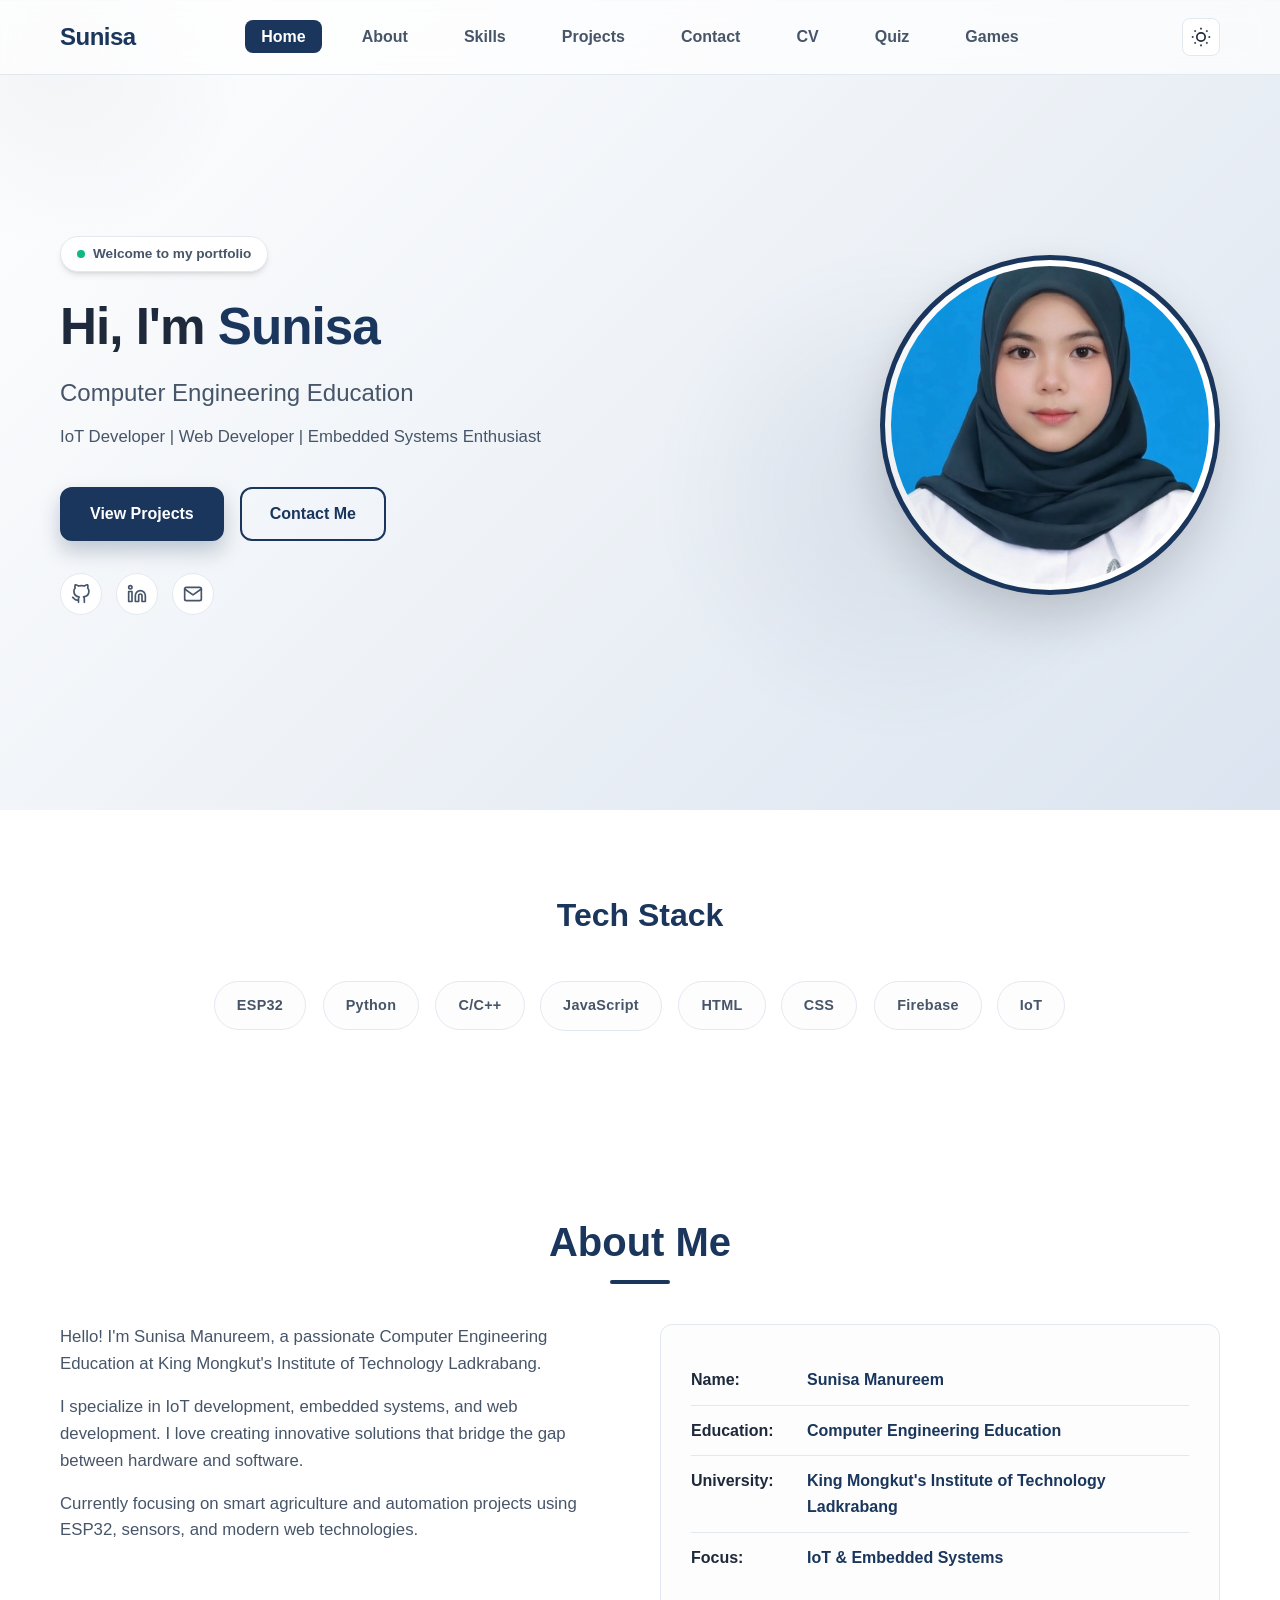
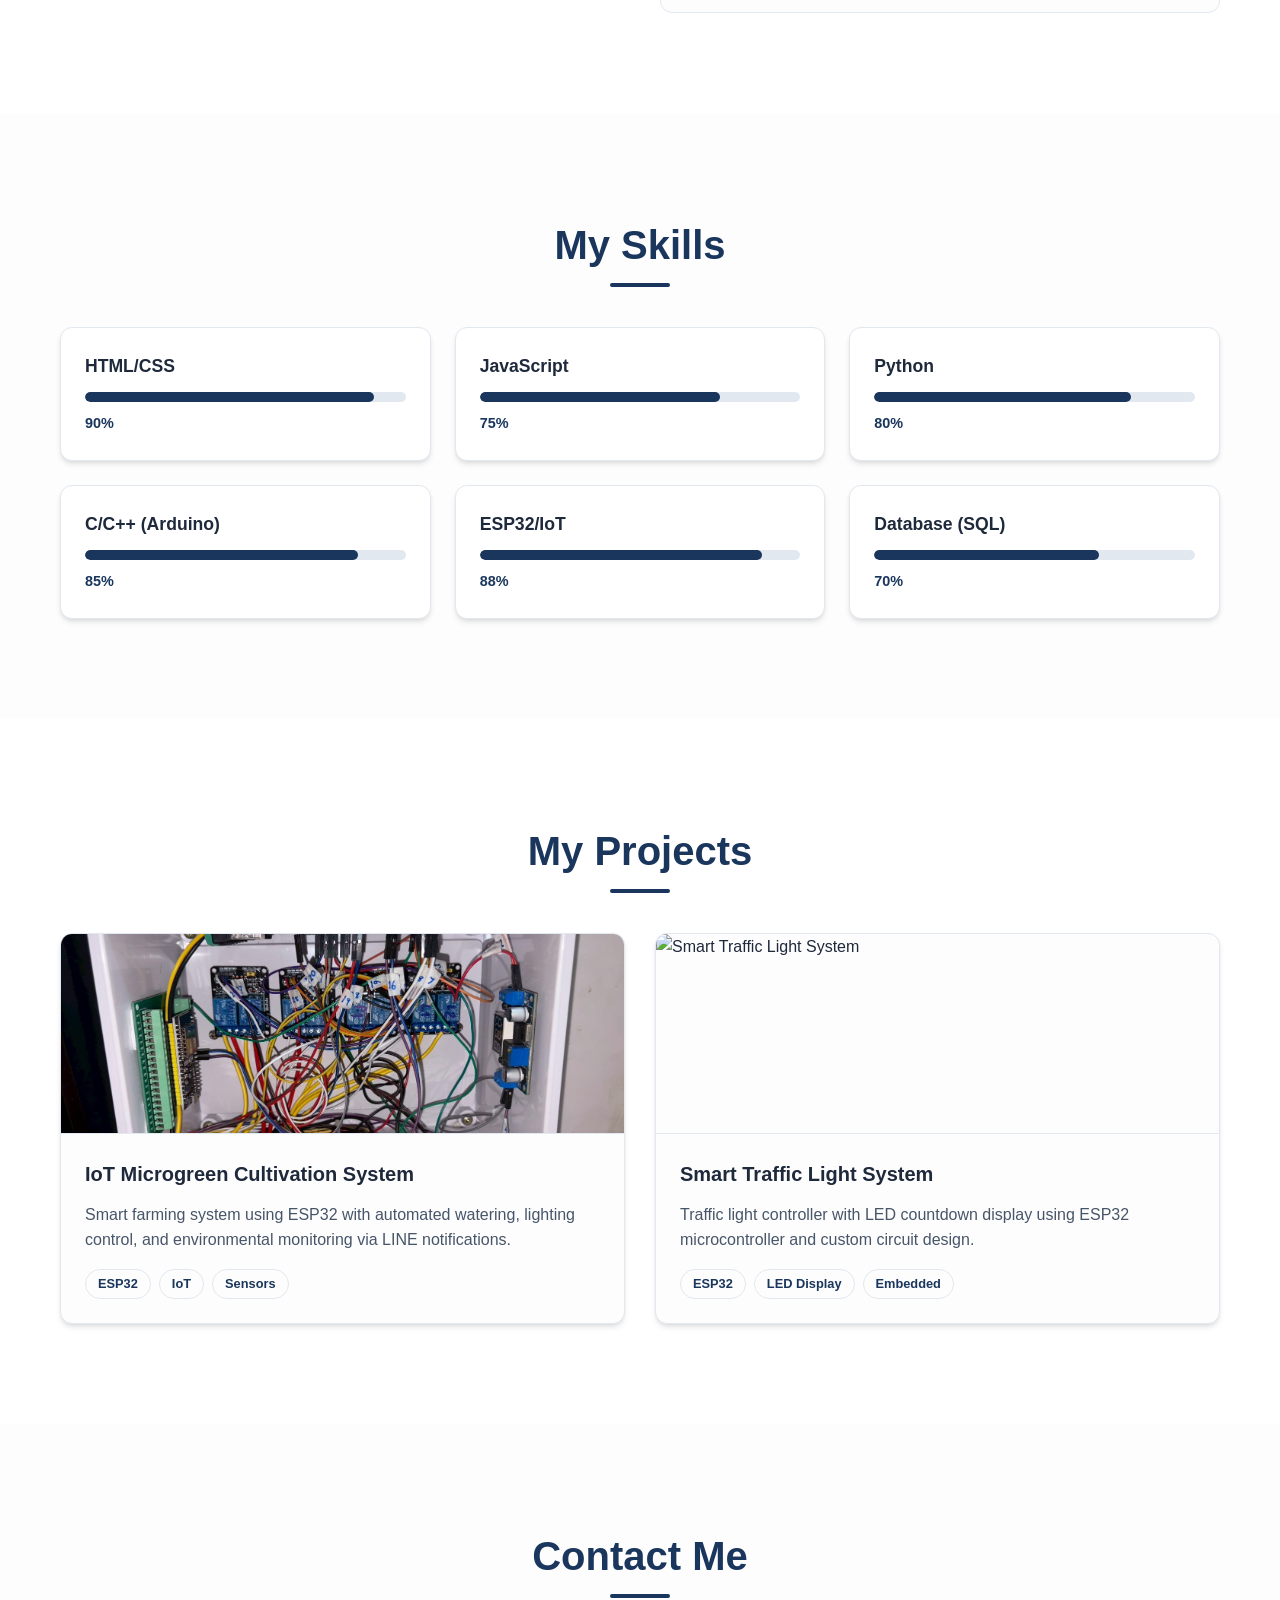
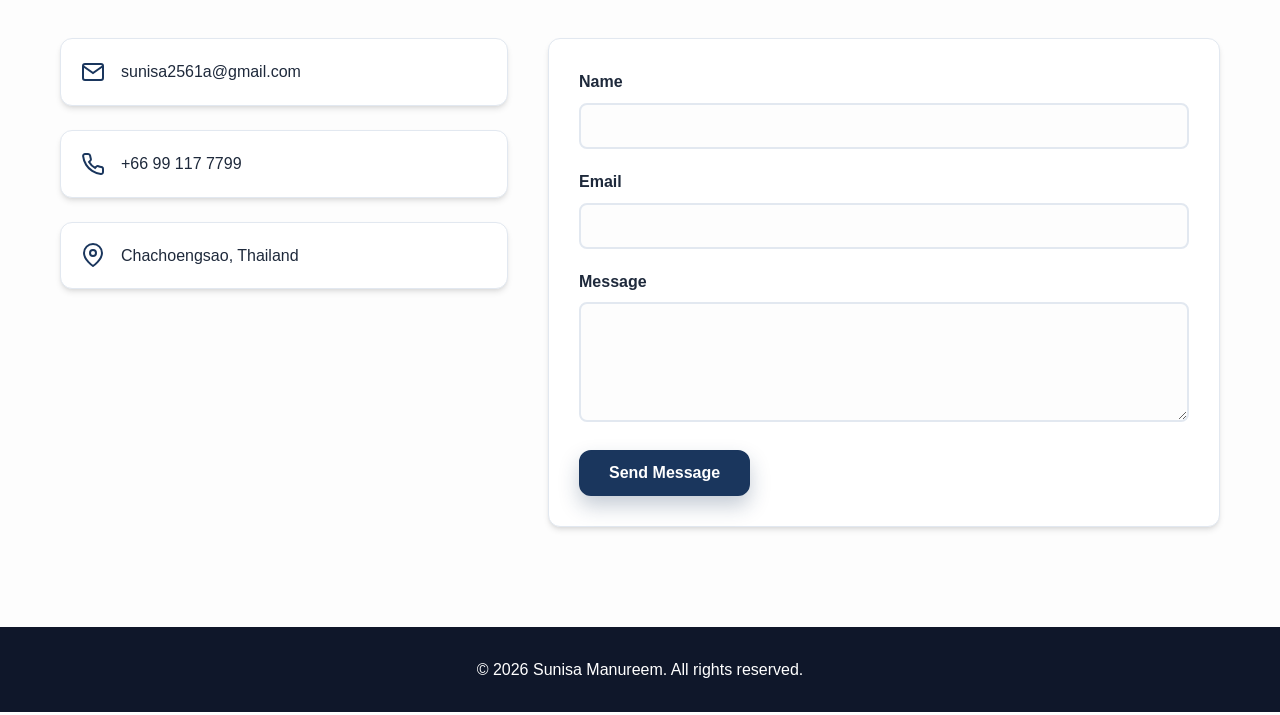
==== index.html @ 6badeab7 "add Games topic" ====
<!DOCTYPE html>
<html lang="th">
<head>
    <meta charset="UTF-8">
    <meta name="viewport" content="width=device-width, initial-scale=1.0">
    <title>Sunisa Portfolio - Computer Engineering Education Student</title>
    <meta name="description" content="Personal portfolio of Sunisa Manureem - IoT Developer, Web Developer, Embedded Systems">
    <link rel="stylesheet" href="css/style.css">
</head>

<body>
<nav class="navbar" id="navbar">
<div class="nav-container">

<!-- Logo -->
        <div class="nav-left">
            <a href="#home" class="nav-logo">Sunisa</a>
        </div>

<!-- Menu -->
        <ul class="nav-menu" id="navMenu">
            <li><a href="#home" class="nav-link active">Home</a></li>
            <li><a href="#about" class="nav-link">About</a></li>
            <li><a href="#skills" class="nav-link">Skills</a></li>
            <li><a href="#projects" class="nav-link">Projects</a></li>
            <li><a href="#contact" class="nav-link">Contact</a></li>
            <li><a href="cv.html" class="nav-link">CV</a></li>
            <li><a href="quiz.html" class="nav-link">Quiz</a></li>
            <li><a href="game-puzzle.html" class="nav-link">Games</a></li>
        </ul>
<!-- Right -->
        <div class="nav-right">
            <button class="theme-toggle" id="themeToggle" aria-label="Toggle dark mode">
                <svg class="sun-icon" width="20" height="20" viewBox="0 0 24 24" fill="none" stroke="currentColor" stroke-width="2">
                    <circle cx="12" cy="12" r="5"></circle>
                    <line x1="12" y1="1" x2="12" y2="3"></line>
                    <line x1="12" y1="21" x2="12" y2="23"></line>
                    <line x1="4.22" y1="4.22" x2="5.64" y2="5.64"></line>
                    <line x1="18.36" y1="18.36" x2="19.78" y2="19.78"></line>
                    <line x1="1" y1="12" x2="3" y2="12"></line>
                    <line x1="21" y1="12" x2="23" y2="12"></line>
                    <line x1="4.22" y1="19.78" x2="5.64" y2="18.36"></line>
                    <line x1="18.36" y1="5.64" x2="19.78" y2="4.22"></line>
                </svg>
                <svg class="moon-icon" width="20" height="20" viewBox="0 0 24 24" fill="none" stroke="currentColor" stroke-width="2">
                    <path d="M21 12.79A9 9 0 1 1 11.21 3 7 7 0 0 0 21 12.79z"></path>
                </svg>
            </button>
        </div>

</div>

</nav>

<section class="hero" id="home">
<div class="container hero-container">
<div class="hero-content">
            <div class="hero-badge animate-fade-in">
                <span class="badge-dot"></span> Welcome to my portfolio
            </div>
            
            <h1 class="hero-title animate-fade-in delay-1">Hi, I'm <span class="highlight">Sunisa</span></h1>
            <p class="hero-subtitle animate-fade-in delay-2">Computer Engineering Education</p>
            <p class="hero-description animate-fade-in delay-3">IoT Developer | Web Developer | Embedded Systems Enthusiast</p>
            
            <div class="hero-buttons animate-fade-in delay-3">
                <a href="#projects" class="btn btn-primary">View Projects</a>
                <a href="#contact" class="btn btn-outline">Contact Me</a>
            </div>

            <div class="hero-socials animate-fade-in delay-3">
                    <a href="#" aria-label="GitHub">
                        <svg width="20" height="20" viewBox="0 0 24 24" fill="none" stroke="currentColor" stroke-width="2" stroke-linecap="round" stroke-linejoin="round"><path d="M9 19c-5 1.5-5-2.5-7-3m14 6v-3.87a3.37 3.37 0 0 0-.94-2.61c3.14-.35 6.44-1.54 6.44-7A5.44 5.44 0 0 0 20 4.77 5.07 5.07 0 0 0 19.91 1S18.73.65 16 2.48a13.38 13.38 0 0 0-7 0C6.27.65 5.09 1 5.09 1A5.07 5.07 0 0 0 5 4.77a5.44 5.44 0 0 0-1.5 3.78c0 5.42 3.3 6.61 6.44 7A3.37 3.37 0 0 0 9 18.13V22"></path></svg>
                        </a>
                        <a href="#" aria-label="LinkedIn">
                        <svg width="20" height="20" viewBox="0 0 24 24" fill="none" stroke="currentColor" stroke-width="2" stroke-linecap="round" stroke-linejoin="round"><path d="M16 8a6 6 0 0 1 6 6v7h-4v-7a2 2 0 0 0-2-2 2 2 0 0 0-2 2v7h-4v-7a6 6 0 0 1 6-6z"></path><rect x="2" y="9" width="4" height="12"></rect><circle cx="4" cy="4" r="2"></circle></svg>
                        </a>
                        <a href="#contact" aria-label="Email">
                        <svg width="20" height="20" viewBox="0 0 24 24" fill="none" stroke="currentColor" stroke-width="2" stroke-linecap="round" stroke-linejoin="round"><path d="M4 4h16c1.1 0 2 .9 2 2v12c0 1.1-.9 2-2 2H4c-1.1 0-2-.9-2-2V6c0-1.1.9-2 2-2z"></path><polyline points="22,6 12,13 2,6"></polyline></svg>
                        </a>
            </div>
            </div>

    <div class="hero-image animate-fade-in delay-2">
    <img src="images/profile.jpg" alt="Sunisa Manureem">
    </div>

</div>

</section>

<section class="tech" id="tech">
<div class="container">
<h2 class="tech-title">Tech Stack</h2>

<div class="tech-grid">

<div class="tech-item">ESP32</div>
<div class="tech-item">Python</div>
<div class="tech-item">C/C++</div>
<div class="tech-item">JavaScript</div>
<div class="tech-item">HTML</div>
<div class="tech-item">CSS</div>
<div class="tech-item">Firebase</div>
<div class="tech-item">IoT</div>

</div>

</div>
</section>
<section class="section about" id="about">
        <div class="container">
            <h2 class="section-title">About Me</h2>
            <div class="about-content">
                <div class="about-text">
                    <p>Hello! I'm Sunisa Manureem, a passionate Computer Engineering Education at King Mongkut's Institute of Technology Ladkrabang.</p>
                    <p>I specialize in IoT development, embedded systems, and web development. I love creating innovative solutions that bridge the gap between hardware and software.</p>
                    <p>Currently focusing on smart agriculture and automation projects using ESP32, sensors, and modern web technologies.</p>
                </div>
                <div class="about-info">
                    <div class="info-item">
                        <span class="info-label">Name:</span>
                        <span class="info-value">Sunisa Manureem</span>
                    </div>
                    <div class="info-item">
                        <span class="info-label">Education:</span>
                        <span class="info-value">Computer Engineering Education</span>
                    </div>
                    <div class="info-item">
                        <span class="info-label">University:</span>
                        <span class="info-value">King Mongkut's Institute of Technology Ladkrabang</span>
                    </div>
                    <div class="info-item">
                        <span class="info-label">Focus:</span>
                        <span class="info-value">IoT & Embedded Systems</span>
                    </div>
                </div>
            </div>
        </div>
    </section>

<section class="section skills" id="skills">
        <div class="container">
            <h2 class="section-title">My Skills</h2>
            <div class="skills-grid">
                <div class="skill-card">
                    <h3 class="skill-name">HTML/CSS</h3>
                    <div class="skill-bar">
                        <div class="skill-progress" data-progress="90"></div>
                    </div>
                    <span class="skill-percent">90%</span>
                </div>
                <div class="skill-card">
                    <h3 class="skill-name">JavaScript</h3>
                    <div class="skill-bar">
                        <div class="skill-progress" data-progress="75"></div>
                    </div>
                    <span class="skill-percent">75%</span>
                </div>
                <div class="skill-card">
                    <h3 class="skill-name">Python</h3>
                    <div class="skill-bar">
                        <div class="skill-progress" data-progress="80"></div>
                    </div>
                    <span class="skill-percent">80%</span>
                </div>
                <div class="skill-card">
                    <h3 class="skill-name">C/C++ (Arduino)</h3>
                    <div class="skill-bar">
                        <div class="skill-progress" data-progress="85"></div>
                    </div>
                    <span class="skill-percent">85%</span>
                </div>
                <div class="skill-card">
                    <h3 class="skill-name">ESP32/IoT</h3>
                    <div class="skill-bar">
                        <div class="skill-progress" data-progress="88"></div>
                    </div>
                    <span class="skill-percent">88%</span>
                </div>
                <div class="skill-card">
                    <h3 class="skill-name">Database (SQL)</h3>
                    <div class="skill-bar">
                        <div class="skill-progress" data-progress="70"></div>
                    </div>
                    <span class="skill-percent">70%</span>
                </div>
            </div>
        </div>
    </section>

<section class="section projects" id="projects">
        <div class="container">
            <h2 class="section-title">My Projects</h2>
            <div class="projects-grid">
                <div class="project-card">
                    <div class="project-image">
                        <img src="images/project1.jpg" alt="IoT Microgreen Cultivation System">
                    </div>
                    <div class="project-content">
                        <h3 class="project-title">IoT Microgreen Cultivation System</h3>
                        <p class="project-description">Smart farming system using ESP32 with automated watering, lighting control, and environmental monitoring via LINE notifications.</p>
                        <div class="project-tags">
                            <span class="tag">ESP32</span>
                            <span class="tag">IoT</span>
                            <span class="tag">Sensors</span>
                        </div>
                    </div>
                </div>
                <div class="project-card">
                    <div class="project-image">
                        <img src="images/project2.jpg" alt="Smart Traffic Light System">
                    </div>
                    <div class="project-content">
                        <h3 class="project-title">Smart Traffic Light System</h3>
                        <p class="project-description">Traffic light controller with LED countdown display using ESP32 microcontroller and custom circuit design.</p>
                        <div class="project-tags">
                            <span class="tag">ESP32</span>
                            <span class="tag">LED Display</span>
                            <span class="tag">Embedded</span>
                        </div>
                    </div>
                </div>
            </div>
        </div>
    </section>

<section class="section contact" id="contact">
        <div class="container">
            <h2 class="section-title">Contact Me</h2>
            <div class="contact-content">
                <div class="contact-info">
                    <div class="contact-item">
                        <svg width="24" height="24" viewBox="0 0 24 24" fill="none" stroke="currentColor" stroke-width="2">
                            <path d="M4 4h16c1.1 0 2 .9 2 2v12c0 1.1-.9 2-2 2H4c-1.1 0-2-.9-2-2V6c0-1.1.9-2 2-2z"></path>
                            <polyline points="22,6 12,13 2,6"></polyline>
                        </svg>
                        <span>sunisa2561a@gmail.com</span>
                    </div>
                    <div class="contact-item">
                        <svg width="24" height="24" viewBox="0 0 24 24" fill="none" stroke="currentColor" stroke-width="2">
                            <path d="M22 16.92v3a2 2 0 0 1-2.18 2 19.79 19.79 0 0 1-8.63-3.07 19.5 19.5 0 0 1-6-6 19.79 19.79 0 0 1-3.07-8.67A2 2 0 0 1 4.11 2h3a2 2 0 0 1 2 1.72 12.84 12.84 0 0 0 .7 2.81 2 2 0 0 1-.45 2.11L8.09 9.91a16 16 0 0 0 6 6l1.27-1.27a2 2 0 0 1 2.11-.45 12.84 12.84 0 0 0 2.81.7A2 2 0 0 1 22 16.92z"></path>
                        </svg>
                        <span>+66 99 117 7799</span>
                    </div>
                    <div class="contact-item">
                        <svg width="24" height="24" viewBox="0 0 24 24" fill="none" stroke="currentColor" stroke-width="2">
                            <path d="M21 10c0 7-9 13-9 13s-9-6-9-13a9 9 0 0 1 18 0z"></path>
                            <circle cx="12" cy="10" r="3"></circle>
                        </svg>
                        <span>Chachoengsao, Thailand</span>
                    </div>
                </div>
                <form class="contact-form" id="contactForm">
                    <div class="form-group">
                        <label for="name">Name</label>
                        <input type="text" id="name" name="name" required>
                    </div>
                    <div class="form-group">
                        <label for="email">Email</label>
                        <input type="email" id="email" name="email" required>
                    </div>
                    <div class="form-group">
                        <label for="message">Message</label>
                        <textarea id="message" name="message" rows="5" required></textarea>
                    </div>
                    <button type="submit" class="btn btn-primary">Send Message</button>
                </form>
            </div>
        </div>
    </section>

<footer class="footer">
    <div class="container">
        <p>&copy; 2026 Sunisa Manureem. All rights reserved.</p>
    </div>
</footer>
    <script src="js/main.js"></script>
</body>

</html>
---- css/style.css ----
/*style.css
/* ===== CSS Variables (อัปเดตเป็นธีม Navy Professional) ===== */
:root {
    --primary: #1a365d;         /* สีกรมท่าเข้ม */
    --primary-dark: #0f172a;    /* สีกรมท่าที่เข้มขึ้นเมื่อ Hover */
    --secondary: #64748b;
    --accent: #10b981;          /* สีเขียวมิ้นต์สำหรับตกแต่ง (เช่น จุด Badge) */
    --background: #fdfdfd;      /* สีพื้นหลังสว่างสะอาดตา */
    --surface: #ffffff;         /* สีพื้นหลังของการ์ด */
    --text: #1e293b;            /* สีข้อความหลัก */
    --text-secondary: #475569;  /* สีข้อความรอง */
    --border: #e2e8f0;
    --success: #22c55e;
    --error: #ef4444;
    --warning: #f59e0b;
    --shadow: 0 4px 6px -1px rgb(0 0 0 / 0.1), 0 2px 4px -2px rgb(0 0 0 / 0.1);
    --shadow-lg: 0 10px 25px -5px rgb(0 0 0 / 0.1), 0 4px 10px -4px rgb(0 0 0 / 0.1);
    --radius: 12px;
    --transition: all 0.3s ease;
}
[data-theme="dark"] {
    --primary: #60a5fa;
    --primary-dark: #3b82f6;
    --background: #0f172a;
    --surface: #1e293b;
    --text: #f8fafc;
    --text-secondary: #cbd5e1;
    --border: #334155;
    --shadow-lg: 0 10px 25px -5px rgb(0 0 0 / 0.5);
}

/* ===== Reset & Base ===== */
*, *::before, *::after {
    margin: 0;
    padding: 0;
    box-sizing: border-box;
}

html {
    scroll-behavior: smooth;
}

body {
    font-family: 'Segoe UI', Tahoma, Geneva, Verdana, sans-serif;
    background-color: var(--background);
    color: var(--text);
    line-height: 1.6;
    transition: var(--transition);
}

a {
    text-decoration: none;
    color: inherit;
}

ul {
    list-style: none;
}

img {
    max-width: 100%;
    height: auto;
    display: block;
}
/* ===== Utility Classes ===== */
.container {
    width: 100%;
    max-width: 1200px;
    margin: 0 auto;
    padding: 0 20px;
}
.hidden {
    display: none !important;
}

/* ===== Buttons ===== */
.btn {
    display: inline-flex;
    align-items: center;
    justify-content: center;
    padding: 12px 28px;
    font-size: 1rem;
    font-weight: 600;
    border-radius: var(--radius);
    cursor: pointer;
    transition: var(--transition);
    border: 2px solid transparent;
}

.btn-primary{
    background:var(--primary);
    color:white;
    border-color:var(--primary);
    box-shadow:0 10px 20px rgba(26,54,93,0.25);
}

.btn-primary:hover {
    background: var(--primary-dark);
    border-color: var(--primary-dark);
    transform: translateY(-2px);
    box-shadow: var(--shadow-lg);
    color: white;
}

.btn-outline {
    background: transparent;
    color: var(--primary);
    border-color: var(--primary);
}

.btn-outline:hover {
    background: var(--primary);
    color: white;
    transform: translateY(-2px);
    box-shadow: var(--shadow-md);
}

.btn:disabled {
    opacity: 0.5;
    cursor: not-allowed;
    transform: none;
}

/* ===== Navigation ===== */
.navbar {
    position: fixed;
    top: 0;
    left: 0;
    right: 0;

    background: rgba(255, 255, 255, 0.7);
    backdrop-filter: blur(12px);

    border-bottom: 1px solid var(--border);

    z-index: 1000;
    transition: var(--transition);
}
/* ===== Dark Mode Navbar ===== */

[data-theme="dark"] .navbar{

background: rgba(15,23,42,0.9);
backdrop-filter: blur(12px);
border-bottom: 1px solid rgba(255,255,255,0.08);

}
.navbar.scrolled{
background:rgba(255,255,255,0.95);
box-shadow:0 8px 20px rgba(0,0,0,0.08);
}


.nav-container {
    display:flex;
    align-items:center;
    justify-content:space-between;
    max-width:1200px;
    margin:0 auto;
    padding:18px 20px;
}
.nav-left{
    flex:1;
}

.nav-menu{
    flex:2;
    display:flex;
    justify-content:center;
    align-items:center;
    gap:24px;
}

.nav-right{
    flex:1;
    display:flex;
    justify-content:flex-end;
}

.nav-logo {
    font-size: 1.5rem;
    font-weight: 800;
    color: var(--primary);
    letter-spacing: -0.5px;
}

.nav-link {
    padding: 8px 16px;
    border-radius: 8px;
    font-weight: 600;
    transition: var(--transition);
    color: var(--text-secondary);
}
[data-theme="dark"] .nav-link{
color:#cbd5e1;
}

[data-theme="dark"] .nav-link:hover,
[data-theme="dark"] .nav-link.active{
background:#3b82f6;
color:white;
}

.nav-link:hover,
.nav-link.active {
    background: var(--primary);
    color: white;
    transform:translateY(-2px);
}

.nav-toggle {
    display: none;
    flex-direction: column;
    gap: 5px;
    background: none;
    border: none;
    cursor: pointer;
    padding: 5px;
}

.nav-toggle span {
    width: 25px;
    height: 3px;
    background: var(--text);
    border-radius: 2px;
    transition: var(--transition);
}

.theme-toggle {
    background: var(--surface);
    border: 1px solid var(--border);
    border-radius: 8px;
    padding: 8px;
    cursor: pointer;
    display: flex;
    align-items: center;
    justify-content: center;
    transition: var(--transition);
}

.theme-toggle:hover {
    border-color: var(--primary);
    background: var(--background);
}

.theme-toggle svg {
    color: var(--text);
}

.moon-icon { 
    display: none; 
}

[data-theme="dark"] .sun-icon { 
    display: none; 
}

[data-theme="dark"] .moon-icon { 
    display: block; 
}

/* ===== Hero Section (ปรับพื้นหลังไล่ระดับสีพรีเมียม) ===== */
.hero{
min-height:90vh;
display:flex;
align-items:center;
justify-content:center;
gap:60px;
padding:120px 20px 80px;
position:relative;
border-top: 1px solid rgba(255,255,255,0.04);
background: linear-gradient(
    135deg,
    #ffffff 0%,
    #eef2f7 50%,
    #dbe4f0 100%
    );
}
/* Dark Mode Hero */
.hero{
transition: background 0.4s ease;
}

[data-theme="dark"] .hero {

background: linear-gradient(
120deg,
#0f172a 0%,
#0b1324 45%,
#020617 100%
);

}

/* light glow effect */
.hero::before {
    content: "";
    position: absolute;
    top: -150px;
    left: -150px;
    width: 400px;
    height: 400px;

    background: radial-gradient(
        circle,
        rgba(26,54,93,0.05) 0%,
        transparent 70%
    );

    z-index: 0;
}

.hero::after{
    content:"";
    position:absolute;
    right:10%;
    top:30%;
    width:500px;
    height:500px;
    background:radial-gradient(circle, rgba(26,54,93,0.08), transparent 70%);
    z-index:0;
}
.hero-container{
    display:flex;
    align-items:center;
    justify-content:space-between;
    gap:100px;
    
}
/* สไตล์กล่อง Badge ที่เพิ่มเข้ามาใหม่ */
.hero-badge {
    display: inline-flex;
    align-items: center;
    gap: 8px;
    background: var(--surface);
    border: 1px solid var(--border);
    padding: 6px 16px;
    border-radius: 50px;
    font-size: 0.85rem;
    font-weight: 600;
    color: var(--text-secondary);
    margin-bottom: 24px;
    box-shadow: var(--shadow);
}

.badge-dot {
    width: 8px;
    height: 8px;
    background-color: var(--accent);
    border-radius: 50%;
}

.hero-title {
    font-size: 3.2rem;
    font-weight: 800;
    line-height: 1.2;
    margin-bottom: 16px;
    letter-spacing: -1px;
}

.highlight {
    color: var(--primary);
}

.hero-subtitle {
    font-size: 1.5rem;
    color: var(--text-secondary);
    margin-bottom: 12px;
    font-weight: 500;
}

.hero-description {
    font-size: 1.05rem;
    color: var(--text-secondary);
    margin-bottom: 36px;
}

.hero-buttons {
    display: flex;
    gap: 16px;
    flex-wrap: wrap;
}
/* ปรับแต่งกรอบรูปภาพให้ดูพรีเมียมขึ้น */
.hero-image{
position:relative;
}
.hero-image img{
width:340px;
height:340px;
object-fit:cover;
object-position:50% 25%;
border-radius:50%;
border:5px solid var(--primary);
padding:6px;
background:white;
box-shadow:0 25px 50px rgba(0,0,0,0.15);

animation:float 6s ease-in-out infinite;
}

.hero-image::before{
content:"";
position:absolute;
width:380px;
height:380px;
background:radial-gradient(circle, rgba(26,54,93,0.12), transparent 70%);
top:-20px;
left:-20px;
border-radius:50%;
z-index:-1;
}
.hero-content{
max-width:520px;
}
/* ===== Sections ===== */
.section {
    padding: 100px 0;
}

.section-title {
    font-size: 2.5rem;
    font-weight: 800;
    text-align: center;
    margin-bottom: 50px;
    position: relative;
    color: var(--primary);
}

.section-title::after {
    content: '';
    position: absolute;
    bottom: -10px;
    left: 50%;
    transform: translateX(-50%);
    width: 60px;
    height: 4px;
    background: var(--primary);
    border-radius: 2px;
}
/* ===== About Section ===== */
.about {
    background: var(--surface);
}

.about-content {
    display: grid;
    grid-template-columns: 1fr 1fr;
    gap: 40px;
    align-items: start;
}

.about-text p {
    margin-bottom: 16px;
    color: var(--text-secondary);
    font-size: 1.05rem;
}

.about-info {
    background: var(--background);
    padding: 30px;
    border-radius: var(--radius);
    border: 1px solid var(--border);
}

.info-item {
    display: flex;
    gap: 16px;
    padding: 12px 0;
    border-bottom: 1px solid var(--border);
}

.info-item:last-child {
    border-bottom: none;
}

.info-label {
    font-weight: 600;
    min-width: 100px;
    color: var(--text);
}

.info-value {
    color: var(--primary);
    font-weight: 600;
}

/* ===== Skills Section ===== */
.skills-grid {
    display: grid;
    grid-template-columns: repeat(auto-fit, minmax(300px, 1fr));
    gap: 24px;
}

.skill-card {
    background: var(--surface);
    padding: 24px;
    border-radius: var(--radius);
    box-shadow: var(--shadow);
    transition: var(--transition);
    border: 1px solid var(--border);
}

.skill-card:hover {
    transform: translateY(-5px);
    box-shadow: var(--shadow-lg);
}

.skill-name {
    font-size: 1.1rem;
    font-weight: 700;
    margin-bottom: 12px;
}

.skill-bar {
    height: 10px;
    background: var(--border);
    border-radius: 5px;
    overflow: hidden;
    margin-bottom: 8px;
}

.skill-progress {
    height: 100%;
    background: var(--primary);
    border-radius: 5px;
    width: 0; /* เริ่มจาก 0 */
    transition: width 1.5s ease;
}

.skill-percent {
    font-size: 0.9rem;
    color: var(--primary);
    font-weight: 700;
}

/* ===== Projects Section ===== */
.projects {
    background: var(--surface);
}

.projects-grid {
    display: grid;
    grid-template-columns: repeat(auto-fit, minmax(350px, 1fr));
    gap: 30px;
}

.project-card {
    background: var(--background);
    border-radius: var(--radius);
    overflow: hidden;
    box-shadow: var(--shadow);
    transition: var(--transition);
    border: 1px solid var(--border);
}

.project-card:hover {
    transform:translateY(-10px) scale(1.03);
    box-shadow:0 25px 45px rgba(0,0,0,0.15);
}

.project-image {
    height: 200px;
    overflow: hidden;
    border-bottom: 1px solid var(--border);
}

.project-image img {
    width: 100%;
    height: 100%;
    object-fit: cover;
    transition: var(--transition);
}

.project-card:hover .project-image img {
    transform: scale(1.05);
}

.project-content {
    padding: 24px;
}

.project-title {
    font-size: 1.25rem;
    font-weight: 700;
    margin-bottom: 12px;
}

.project-description {
    color: var(--text-secondary);
    margin-bottom: 16px;
}

.project-tags {
    display: flex;
    flex-wrap: wrap;
    gap: 8px;
}

.tag {
    padding: 4px 12px;
    background: var(--background);
    color: var(--primary);
    border: 1px solid var(--border);
    border-radius: 20px;
    font-size: 0.8rem;
    font-weight: 600;
}

[data-theme="dark"] .hero-title{
color:#e2e8f0;
}

[data-theme="dark"] .hero-subtitle{
color:#cbd5e1;
}

[data-theme="dark"] .hero-description{
color:#94a3b8;
}

/* ===== Contact Section ===== */
.contact-content {
    display: grid;
    grid-template-columns: 1fr 1.5fr;
    gap: 40px;
}

.contact-info {
    display: flex;
    flex-direction: column;
    gap: 24px;
}

.contact-item {
    display: flex;
    align-items: center;
    gap: 16px;
    padding: 20px;
    background: var(--surface);
    border-radius: var(--radius);
    box-shadow: var(--shadow);
    border: 1px solid var(--border);
}

.contact-item svg {
    color: var(--primary);
    flex-shrink: 0;
}

.contact-form {
    background: var(--surface);
    padding: 30px;
    border-radius: var(--radius);
    box-shadow: var(--shadow);
    border: 1px solid var(--border);
}

.form-group {
    margin-bottom: 20px;
}

.form-group label {
    display: block;
    font-weight: 600;
    margin-bottom: 8px;
    color: var(--text);
}

.form-group input,
.form-group textarea {
    width: 100%;
    padding: 12px 16px;
    border: 2px solid var(--border);
    border-radius: 8px;
    font-size: 1rem;
    background: var(--background);
    color: var(--text);
    transition: var(--transition);
}

.form-group input:focus,
.form-group textarea:focus {
    outline: none;
    border-color: var(--primary);
}

.form-group textarea {
    resize: vertical;
    min-height: 120px;
}

/* ===== Footer ===== */
.footer {
    background: var(--primary-dark);
    padding: 30px 0;
    text-align: center;
}

.footer p {
    color: var(--surface);
}

/* ===== CV Page ===== */
.cv-page {
    padding: 100px 0 60px;
    min-height: 100vh;
}

.cv-header {
    display: flex;
    justify-content: space-between;
    align-items: center;
    margin-bottom: 40px;
    flex-wrap: wrap;
    gap: 20px;
}

.cv-profile {
    display: flex;
    align-items: center;
    gap: 24px;
}

.cv-photo {
    width: 120px;
    height: 120px;
    border-radius: 50%;
    object-fit: cover;
    border: 4px solid var(--primary);
    background: var(--surface);
}

.cv-info h1 {
    font-size: 2rem;
    font-weight: 800;
}

.cv-title {
    font-size: 1.2rem;
    color: var(--primary);
    font-weight: 600;
}

.cv-subtitle {
    color: var(--text-secondary);
}

.cv-grid {
    display: grid;
    grid-template-columns: 340px 1fr;
    gap: 40px;
}

.cv-sidebar {
    background: var(--surface);
    padding: 30px;
    border-radius: var(--radius);
    box-shadow: var(--shadow);
    border: 1px solid var(--border);
    height: fit-content;
}

.cv-main {
    display: flex;
    flex-direction: column;
    gap: 30px;
}

.cv-section {
    margin-bottom: 30px;
}

.cv-section:last-child {
    margin-bottom: 0;
}

.cv-section h2 {
    font-size: 1.25rem;
    font-weight: 700;
    color: var(--primary);
    margin-bottom: 16px;
    padding-bottom: 8px;
    border-bottom: 2px solid var(--border);
}

.cv-main .cv-section {
    background: var(--surface);
    padding: 30px;
    border-radius: var(--radius);
    box-shadow: var(--shadow);
    border: 1px solid var(--border);
}

.cv-contact-list {
    display: flex;
    flex-direction: column;
    gap: 12px;
}

.cv-contact-list li {
    display: flex;
    align-items: center;
    gap: 12px;
    font-size: 0.9rem;
    color: var(--text-secondary);
}

.cv-contact-list svg {
    color: var(--primary);
    flex-shrink: 0;
}

.cv-skills {
    display: flex;
    flex-direction: column;
    gap: 16px;
}

.cv-skill span {
    font-size: 0.9rem;
    font-weight: 600;
    display: block;
    margin-bottom: 6px;
}

.cv-skill-bar {
    height: 6px;
    max-width: 260px; /* 🔥 ตัวนี้แหละที่แก้ความยาว */
    background: #e5e7eb;
    border-radius: 10px;
    overflow: hidden;
}
.cv-skill-fill {
    height: 100%;
    background: linear-gradient(90deg, #1a365d, #3b82f6);
    border-radius: 10px;
}

.cv-skill span {
    display: block;
    margin-bottom: 4px;
    font-size: 0.9rem;
}

.cv-skill-fill {
    height: 100%;
    background: var(--primary);
    border-radius: 4px;
}

.cv-list {
    display: flex;
    flex-direction: column;
    gap: 8px;
}

.cv-list li {
    color: var(--text-secondary);
    font-size: 0.9rem;
    padding-left: 16px;
    position: relative;
}

.cv-list li::before {
    content: '';
    position: absolute;
    left: 0;
    top: 50%;
    transform: translateY(-50%);
    width: 6px;
    height: 6px;
    background: var(--primary);
    border-radius: 50%;
}

.cv-timeline {
    display: flex;
    flex-direction: column;
    gap: 24px;
}

.cv-timeline-item {
    display: grid;
    grid-template-columns: 100px 1fr;
    gap: 20px;
}

.cv-timeline-date {
    font-size: 0.9rem;
    font-weight: 700;
    color: var(--primary);
}

.cv-timeline-content h3 {
    font-size: 1.1rem;
    font-weight: 700;
    margin-bottom: 4px;
}

.cv-timeline-place {
    color: var(--text-secondary);
    font-size: 0.9rem;
    margin-bottom: 8px;
}

.cv-tags {
    display: flex;
    flex-wrap: wrap;
    gap: 8px;
    margin-top: 12px;
}

.cv-tags span {
    padding: 4px 10px;
    background: var(--background);
    color: var(--primary);
    border: 1px solid var(--border);
    border-radius: 15px;
    font-size: 0.75rem;
    font-weight: 600;
}
.cv-skill-fill {
    transition: width 1.2s ease;
}
.cv-section {
    transition: 0.3s;
}

.cv-section:hover {
    transform: translateY(-3px);
    box-shadow: 0 15px 30px rgba(0,0,0,0.1);
}

/* ===== Quiz Page ===== */
.quiz-page {
    padding: 100px 0 60px;
    min-height: 100vh;
    display: flex;
    align-items: center;
}

.quiz-container {
    background: var(--surface);
    padding: 40px;
    border-radius: var(--radius);
    box-shadow: var(--shadow-lg);
    border: 1px solid var(--border);
    max-width: 700px;
    margin: 0 auto;
}

.quiz-title {
    font-size: 2rem;
    font-weight: 800;
    text-align: center;
    margin-bottom: 8px;
    color: var(--primary);
}

.quiz-subtitle {
    text-align: center;
    color: var(--text-secondary);
    margin-bottom: 30px;
}

.quiz-progress {
    margin-bottom: 30px;
}

.progress-bar {
    height: 8px;
    background: var(--border);
    border-radius: 4px;
    overflow: hidden;
    margin-bottom: 8px;
}

.progress-fill {
    height: 100%;
    background: var(--primary);
    border-radius: 4px;
    transition: width 0.3s ease;
    width: 12.5%;
}

.progress-text {
    font-size: 0.9rem;
    color: var(--text-secondary);
    font-weight: 600;
}

.question-container h3 {
    font-size: 1.25rem;
    margin-bottom: 20px;
}

.options {
    display: flex;
    flex-direction: column;
    gap: 12px;
}

.option {
    display: flex;
    align-items: center;
    gap: 12px;
    padding: 16px;
    background: var(--background);
    border: 2px solid var(--border);
    border-radius: 8px;
    cursor: pointer;
    transition: var(--transition);
}

.option:hover {
    border-color: var(--primary);
}

.option.selected {
    border-color: var(--primary);
    background: rgba(26, 54, 93, 0.05); /* Navy transparent */
}

.option.correct {
    border-color: var(--success);
    background: rgba(34, 197, 94, 0.1);
}

.option.incorrect {
    border-color: var(--error);
    background: rgba(239, 68, 68, 0.1);
}

.option input {
    display: none;
}

.option-marker {
    width: 24px;
    height: 24px;
    border: 2px solid var(--border);
    border-radius: 50%;
    display: flex;
    align-items: center;
    justify-content: center;
    font-weight: 600;
    font-size: 0.8rem;
    flex-shrink: 0;
    transition: var(--transition);
}

.option.selected .option-marker {
    background: var(--primary);
    border-color: var(--primary);
    color: white;
}

.quiz-controls {
    display: flex;
    justify-content: space-between;
    margin-top: 30px;
    gap: 16px;
}

.quiz-results {
    text-align: center;
}

.results-icon {
    font-size: 4rem;
    margin-bottom: 20px;
}

.results-title {
    font-size: 1.75rem;
    margin-bottom: 12px;
    color: var(--primary);
}

.results-score {
    font-size: 1.25rem;
    color: var(--text-secondary);
    margin-bottom: 30px;
}

.results-breakdown {
    text-align: left;
    margin-bottom: 30px;
}

.result-item {
    display: flex;
    align-items: center;
    gap: 12px;
    padding: 12px;
    background: var(--background);
    border-radius: 8px;
    margin-bottom: 8px;
    border: 1px solid var(--border);
}

.result-item.correct {
    border-left: 4px solid var(--success);
}

.result-item.incorrect {
    border-left: 4px solid var(--error);
}

/* ===== Animations ===== */
@keyframes fadeIn {
    from {
        opacity: 0;
        transform: translateY(20px);
    }
    to {
        opacity: 1;
        transform: translateY(0);
    }
}

.animate-fade-in {
    animation: fadeIn 0.6s ease forwards;
}

.delay-1 { animation-delay: 0.2s; opacity: 0; }
.delay-2 { animation-delay: 0.4s; opacity: 0; }
.delay-3 { animation-delay: 0.6s; opacity: 0; }


/* ===== Responsive ===== */
@media (max-width: 768px) {
    .nav-menu {
        position: fixed;
        top: 70px;
        left: 0;
        right: 0;
        background: var(--surface);
        flex-direction: column;
        padding: 20px;
        gap: 8px;
        transform: translateY(-150%);
        opacity: 0;
        transition: var(--transition);
        box-shadow: var(--shadow);
    }

    .nav-menu.active {
        transform: translateY(0);
        opacity: 1;
    }

    .nav-toggle {
        display: flex;
    }

    .nav-toggle.active span:nth-child(1) {
        transform: rotate(45deg) translate(6px, 6px);
    }

    .nav-toggle.active span:nth-child(2) {
        opacity: 0;
    }

    .nav-toggle.active span:nth-child(3) {
        transform: rotate(-45deg) translate(6px, -6px);
    }

    .hero {
        flex-direction: column-reverse;
        text-align: center;
        padding-top: 120px;
        gap: 40px;
    }

    .hero-title {
        font-size: 2.5rem;
    }

    .hero-image {
        flex: none;
    }

    .hero-image img {
        width: 250px;
        height: 250px;
    }

    .hero-buttons {
        justify-content: center;
    }

    .about-content {
        grid-template-columns: 1fr;
    }

    .contact-content {
        grid-template-columns: 1fr;
    }

    .cv-grid {
        grid-template-columns: 1fr;
    }

    .cv-sidebar {
        order: 2;
    }

    .cv-timeline-item {
        grid-template-columns: 1fr;
        gap: 8px;
    }

    .quiz-container {
        padding: 24px;
    }
}

@media print {

    /* 🔥 บีบทั้งหน้า */
    body {
        zoom: 0.75;
        font-size: 11px;
        line-height: 1.4;
    }

    /* ❌ ซ่อนของไม่จำเป็น */
    .navbar,
    .footer,
    .btn {
        display: none !important;
    }

    /* 📄 layout */
    .cv-page {
        padding: 0;
    }

    .cv-grid {
        grid-template-columns: 260px 1fr;
        gap: 15px;
    }

    /* 🔥 ลดช่องว่างทุก section */
    .cv-main {
        gap: 12px;
    }

    .cv-section {
        margin-bottom: 10px;
        padding: 12px;
        page-break-inside: avoid;
    }

    .cv-sidebar {
        padding: 12px;
    }

    /* 🔥 skill bar เต็ม */
    .cv-skill-bar {
        max-width: 100%;
        height: 5px;
    }

    /* 🔥 ลด header */
    .cv-header {
        margin-bottom: 10px;
    }

    .cv-info h1 {
        font-size: 1.5rem;
    }

    .cv-title {
        font-size: 1rem;
    }

    .cv-subtitle {
        font-size: 0.8rem;
    }

    /* 🔥 ตัด shadow */
    .cv-sidebar,
    .cv-main .cv-section {
        box-shadow: none;
        border: 1px solid #ccc;
    }
}

/* ===== Hero Decor Elements (ลายน้ำ & ป้ายลอยตัว) ===== */

.hero-watermark {
    position: absolute;
    top: 50%;
    left: 50%;
    transform: translate(-50%, -50%);
    font-size: 16vw;            
    font-weight: 900;
    color: var(--primary);
    opacity: 0.03;              
    z-index: -1;
    white-space: nowrap;
    pointer-events: none;       
    user-select: none;
    letter-spacing: 5px;
}

[data-theme="dark"] .hero-watermark {
    color: var(--surface);
    opacity: 0.05;
}

.floating-badge {
    position: absolute;
    background: var(--surface);
    padding: 10px 20px;
    border-radius: 50px;
    box-shadow: var(--shadow-lg);
    display: flex;
    align-items: center;
    gap: 8px;
    font-weight: 700;
    font-size: 0.9rem;
    color: var(--primary);
    border: 1px solid var(--border);
    z-index: 2;
    animation: float-anim 4s ease-in-out infinite;
}

.badge-left {
    top: 15%;
    left: -15%;
    animation-delay: 0s;
}

.badge-right {
    bottom: 15%;
    right: -10%;
    animation-delay: 2s; 
}

@keyframes float-anim {
    0%   { transform: translateY(0px); }
    50%  { transform: translateY(-12px); box-shadow: 0 15px 25px -5px rgba(0,0,0,0.15); }
    100% { transform: translateY(0px); }
}

@media (max-width: 768px) {
    .hero-watermark {
        font-size: 25vw;
    }
    .badge-left {
        top: -10px;
        left: 0;
    }
    .badge-right {
        bottom: -10px;
        right: 0;
    }
}
/* ===== Tech Stack ===== */

.tech{
padding:80px 0;
background:var(--surface);
}

.tech-title{
text-align:center;
font-size:2rem;
font-weight:800;
margin-bottom:40px;
color:var(--primary);
}

.tech-grid{
display:flex;
flex-wrap:wrap;
justify-content:center;
gap:16px;
}

.tech-item{
padding:12px 22px;
border-radius:30px;
border:1px solid var(--border);
background:var(--background);
font-weight:600;
font-size:.9rem;
letter-spacing:.3px;
color:var(--text-secondary);
transition:all .3s ease;
}

.tech-item:hover{
background:var(--primary);
color:white;
transform:translateY(-4px);
box-shadow:var(--shadow);
}
.tech-item{
animation:fadeInUp .8s ease forwards;
opacity:0;
}
.hero-socials{
margin-top:2rem;
display:flex;
gap:14px;
}
.hero-socials a{
display:flex;
align-items:center;
justify-content:center;
width:42px;
height:42px;
border-radius:50%;
background:var(--surface);
border:1px solid var(--border);
color:var(--text-secondary);
transition:all .3s ease;
}

.hero-socials a:hover{
background:var(--primary);
color:white;
transform:translateY(-3px);
box-shadow:var(--shadow);
}
@keyframes float{
0%{transform:translateY(0);}
50%{transform:translateY(-8px);}
100%{transform:translateY(0);}
}
.tech-item{
animation:fadeInUp .8s ease forwards;
opacity:0;
}

.tech-item:nth-child(1){animation-delay:.1s;}
.tech-item:nth-child(2){animation-delay:.2s;}
.tech-item:nth-child(3){animation-delay:.3s;}
.tech-item:nth-child(4){animation-delay:.4s;}
.tech-item:nth-child(5){animation-delay:.5s;}
.tech-item:nth-child(6){animation-delay:.6s;}
.tech-item:nth-child(7){animation-delay:.7s;}
.tech-item:nth-child(8){animation-delay:.8s;}

@keyframes fadeInUp{
from{
opacity:0;
transform:translateY(20px);
}
to{
opacity:1;
transform:translateY(0);
}
}



#puzzleBoard {
    width: 320px;
    height: 320px;
}

.tile {
    width: 100%;
    height: 100%;
    background-image: url('../images/f1.jpg');
    background-size: 300px 300px;
    cursor: pointer;
}
.tile {
    aspect-ratio: 1 / 1;
    background-repeat: no-repeat;
}

.game-container {
    text-align: center;
    margin-top: 50px;
}

#puzzleBoard {
    width: 300px;
    height: 300px;
    margin: 20px auto;
    display: grid;
    grid-template-columns: repeat(3, 1fr);
    gap: 4px;
    border: 3px solid #1a365d;
    border-radius: 10px;
    overflow: hidden;
}

.tile {
    background-image: url('../images/f1.jpg');
    background-size: 300px 300px;
    cursor: pointer;
    transition: transform 0.2s;
}

.tile:hover {
    transform: scale(1.05);
}

button {
    padding: 10px 20px;
    border: none;
    background: #1a365d;
    color: white;
    border-radius: 8px;
    cursor: pointer;
}

button:hover {
    background: #0f172a;
}

.game-info {
    display: flex;
    justify-content: center;
    gap: 20px;
    font-weight: bold;
    margin-top: 10px;
}

.game-controls {
    margin-top: 15px;
}

#puzzleBoard {
    transition: all 0.3s ease;
}

.tile {
    transition: all 0.3s ease;
}
.game-top {
    display: flex;
    flex-direction: column;
    align-items: center;
    gap: 10px;
}

.game-info {
    font-weight: 600;
    color: #1a365d;
}

.game-controls {
    display: flex;
    gap: 10px;
}
.preview-wrapper {
    position: relative;
    display: inline-block;
    margin-bottom: 15px;
}

.preview-wrapper img {
    width: 160px;
    border-radius: 12px;
    opacity: 0.6;
    transition: 0.3s;
}

.preview-btn {
    position: absolute;
    bottom: -10px;
    left: 50%;
    transform: translateX(-50%);
    padding: 6px 12px;
    font-size: 13px;
    border-radius: 8px;
    border: none;
    background: #1a365d;
    color: white;
    cursor: pointer;
}
.preview-wrapper {
    margin-top: 10px;
    margin-bottom: 20px;
}
.tile {
    transition: all 0.2s ease;
}





/* ===== F1 GAME STYLE ===== */

.game-container{
    text-align:center;
    margin-top:100px;
    display:flex;
    flex-direction:column;
    align-items:center;
}

canvas{
    background:#111;
    display:block;
    margin:0 auto;
    width:400px;
    height:600px;
}

/* ===== SCORE ===== */
#score{
    font-size:22px;
    font-weight:bold;
    margin-top:15px;
}

/* ===== LIVES ===== */
#lives{
    font-size:20px;
    margin-top:5px;
}

/* ===== BUTTON ===== */
.controls button{
    margin:10px;
    padding:12px 18px;
    font-size:20px;
    border:none;
    border-radius:10px;
    background:#1a365d;
    color:white;
    cursor:pointer;
    transition:0.3s;
}

.controls button:hover{
    background:#0f172a;
    transform:scale(1.1);
}

/* ===== GAME OVER BOX ===== */
#gameOver{
    position:fixed;
    top:50%;
    left:50%;
    transform:translate(-50%,-50%);
    background:white;
    padding:30px;
    border-radius:15px;
    box-shadow:0 20px 50px rgba(0,0,0,0.4);
    text-align:center;
    z-index:1000;
}

.hidden{
    display:none;
}
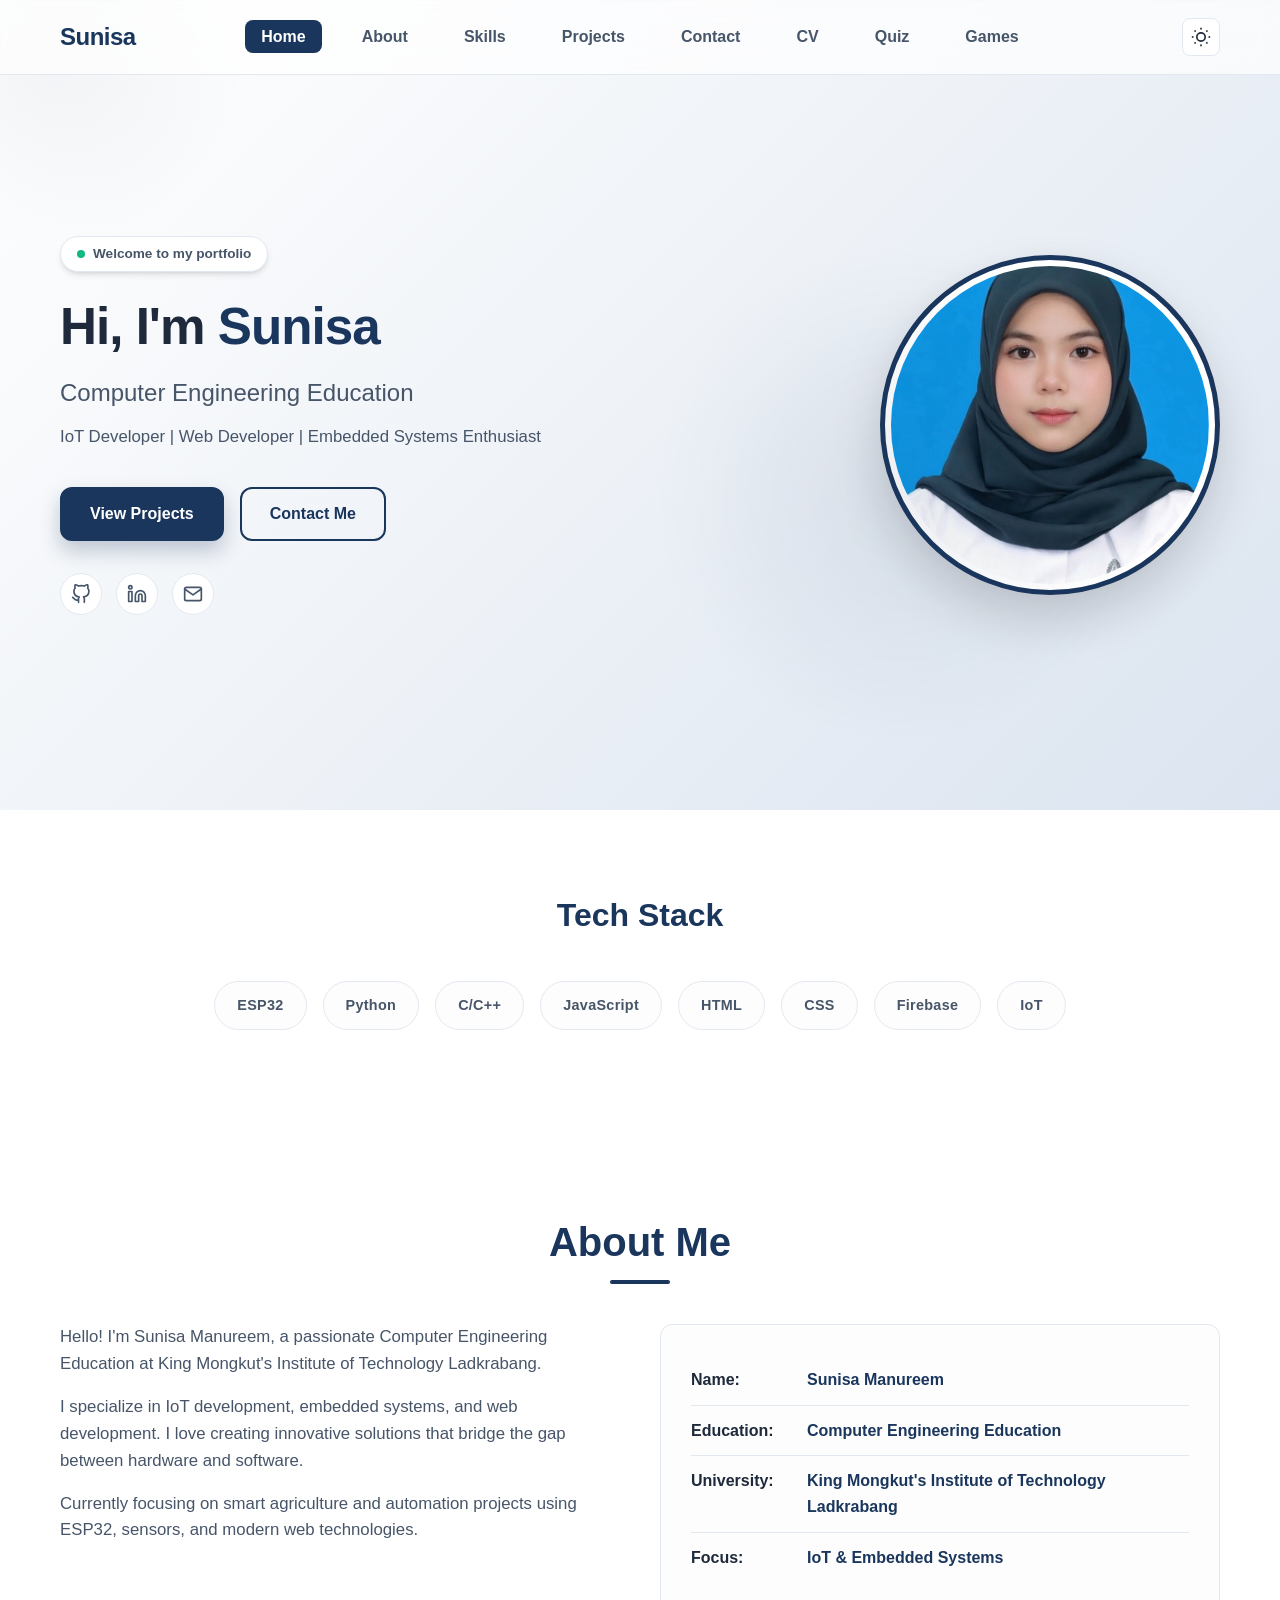
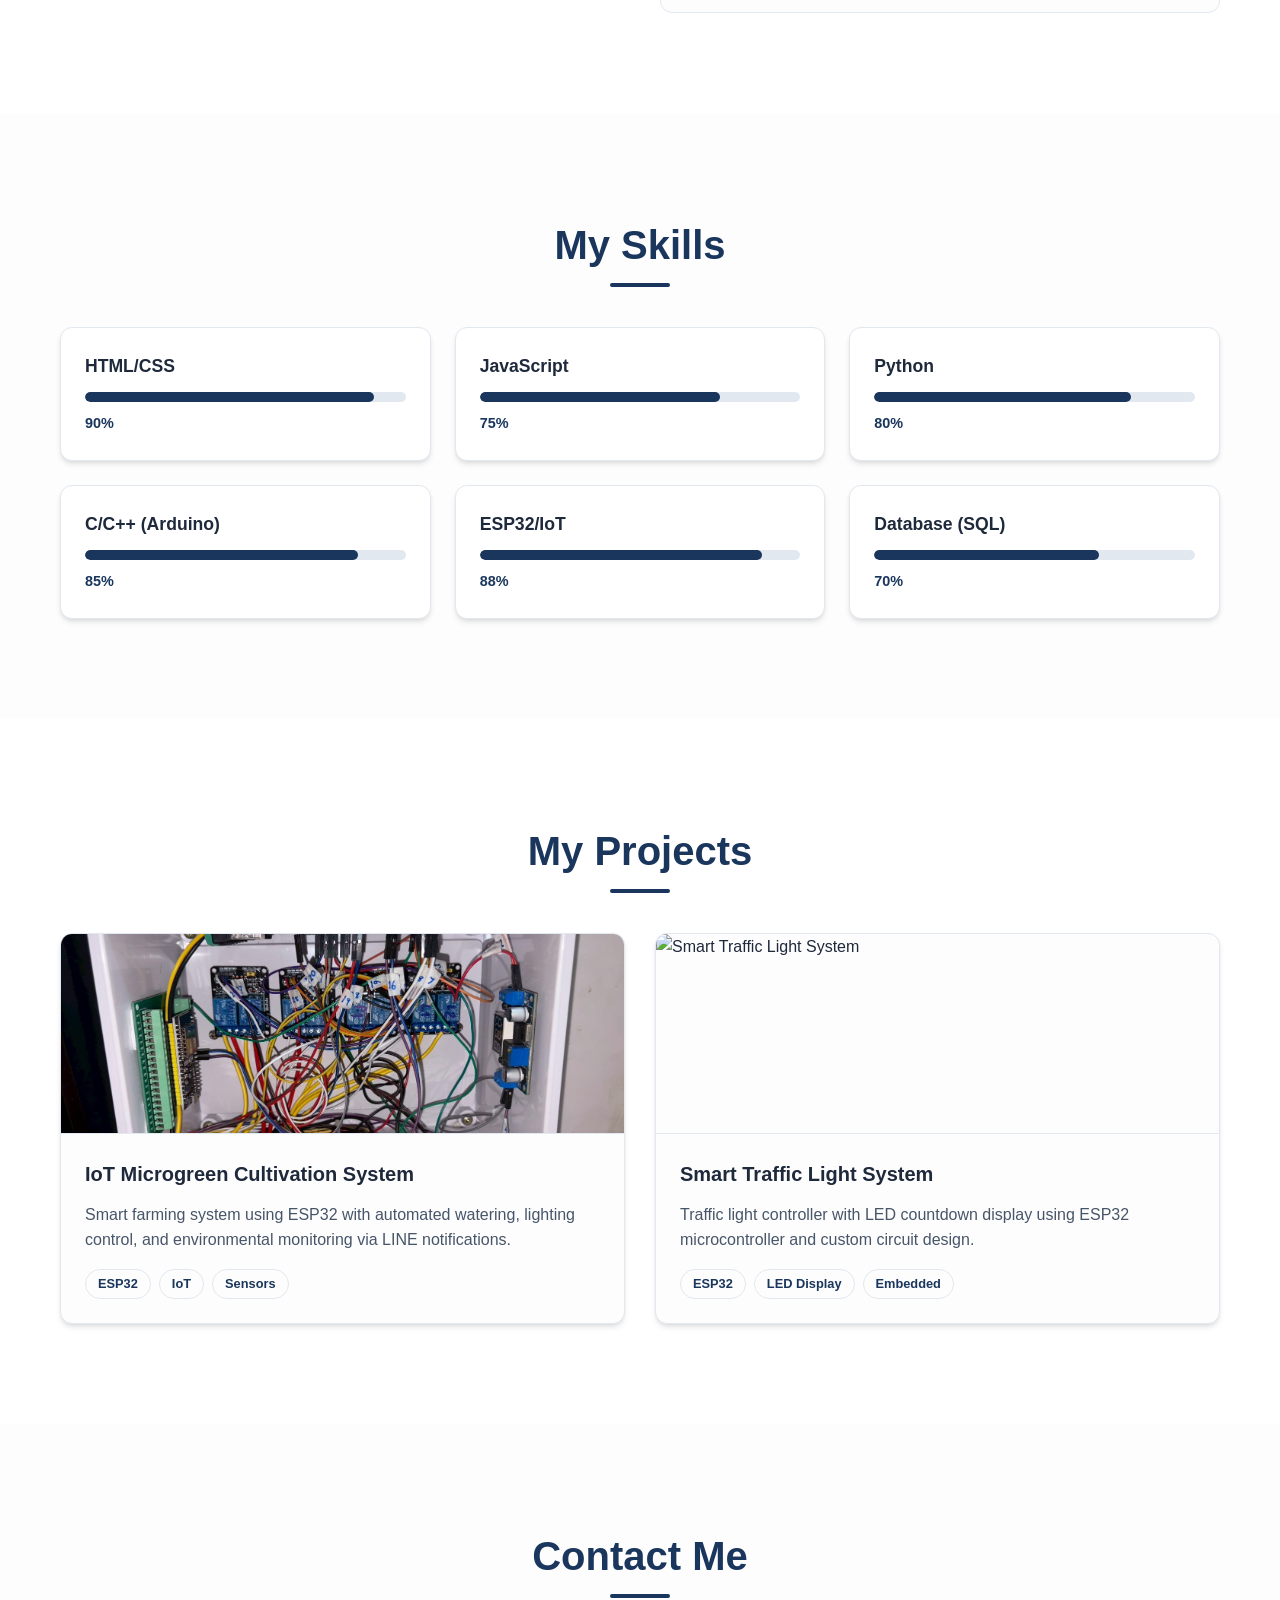
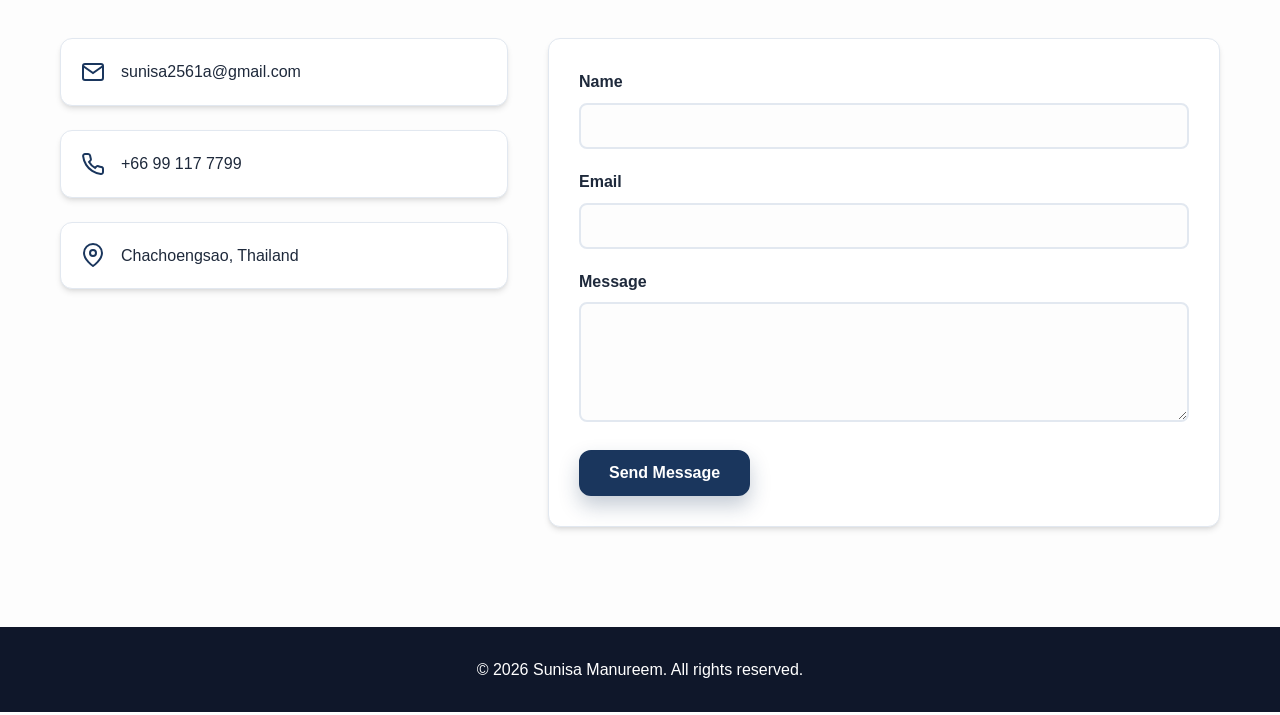
==== commit 47fa1413: "implement send contact" ====
--- a/index.html
+++ b/index.html
@@ -1,121 +1,145 @@
 <!DOCTYPE html>
 <html lang="th">
+
 <head>
     <meta charset="UTF-8">
     <meta name="viewport" content="width=device-width, initial-scale=1.0">
     <title>Sunisa Portfolio - Computer Engineering Education Student</title>
-    <meta name="description" content="Personal portfolio of Sunisa Manureem - IoT Developer, Web Developer, Embedded Systems">
+    <meta name="description"
+        content="Personal portfolio of Sunisa Manureem - IoT Developer, Web Developer, Embedded Systems">
     <link rel="stylesheet" href="css/style.css">
 </head>
 
 <body>
-<nav class="navbar" id="navbar">
-<div class="nav-container">
-
-<!-- Logo -->
-        <div class="nav-left">
-            <a href="#home" class="nav-logo">Sunisa</a>
-        </div>
-
-<!-- Menu -->
-        <ul class="nav-menu" id="navMenu">
-            <li><a href="#home" class="nav-link active">Home</a></li>
-            <li><a href="#about" class="nav-link">About</a></li>
-            <li><a href="#skills" class="nav-link">Skills</a></li>
-            <li><a href="#projects" class="nav-link">Projects</a></li>
-            <li><a href="#contact" class="nav-link">Contact</a></li>
-            <li><a href="cv.html" class="nav-link">CV</a></li>
-            <li><a href="quiz.html" class="nav-link">Quiz</a></li>
-            <li><a href="game-puzzle.html" class="nav-link">Games</a></li>
-        </ul>
-<!-- Right -->
-        <div class="nav-right">
-            <button class="theme-toggle" id="themeToggle" aria-label="Toggle dark mode">
-                <svg class="sun-icon" width="20" height="20" viewBox="0 0 24 24" fill="none" stroke="currentColor" stroke-width="2">
-                    <circle cx="12" cy="12" r="5"></circle>
-                    <line x1="12" y1="1" x2="12" y2="3"></line>
-                    <line x1="12" y1="21" x2="12" y2="23"></line>
-                    <line x1="4.22" y1="4.22" x2="5.64" y2="5.64"></line>
-                    <line x1="18.36" y1="18.36" x2="19.78" y2="19.78"></line>
-                    <line x1="1" y1="12" x2="3" y2="12"></line>
-                    <line x1="21" y1="12" x2="23" y2="12"></line>
-                    <line x1="4.22" y1="19.78" x2="5.64" y2="18.36"></line>
-                    <line x1="18.36" y1="5.64" x2="19.78" y2="4.22"></line>
-                </svg>
-                <svg class="moon-icon" width="20" height="20" viewBox="0 0 24 24" fill="none" stroke="currentColor" stroke-width="2">
-                    <path d="M21 12.79A9 9 0 1 1 11.21 3 7 7 0 0 0 21 12.79z"></path>
-                </svg>
-            </button>
-        </div>
-
-</div>
-
-</nav>
-
-<section class="hero" id="home">
-<div class="container hero-container">
-<div class="hero-content">
-            <div class="hero-badge animate-fade-in">
-                <span class="badge-dot"></span> Welcome to my portfolio
-            </div>
-            
-            <h1 class="hero-title animate-fade-in delay-1">Hi, I'm <span class="highlight">Sunisa</span></h1>
-            <p class="hero-subtitle animate-fade-in delay-2">Computer Engineering Education</p>
-            <p class="hero-description animate-fade-in delay-3">IoT Developer | Web Developer | Embedded Systems Enthusiast</p>
-            
-            <div class="hero-buttons animate-fade-in delay-3">
-                <a href="#projects" class="btn btn-primary">View Projects</a>
-                <a href="#contact" class="btn btn-outline">Contact Me</a>
-            </div>
-
-            <div class="hero-socials animate-fade-in delay-3">
+    <nav class="navbar" id="navbar">
+        <div class="nav-container">
+
+            <!-- Logo -->
+            <div class="nav-left">
+                <a href="#home" class="nav-logo">Sunisa</a>
+            </div>
+
+            <!-- Menu -->
+            <ul class="nav-menu" id="navMenu">
+                <li><a href="#home" class="nav-link active">Home</a></li>
+                <li><a href="#about" class="nav-link">About</a></li>
+                <li><a href="#skills" class="nav-link">Skills</a></li>
+                <li><a href="#projects" class="nav-link">Projects</a></li>
+                <li><a href="#contact" class="nav-link">Contact</a></li>
+                <li><a href="cv.html" class="nav-link">CV</a></li>
+                <li><a href="quiz.html" class="nav-link">Quiz</a></li>
+                <li><a href="game-puzzle.html" class="nav-link">Games</a></li>
+            </ul>
+            <!-- Right -->
+            <div class="nav-right">
+                <button class="theme-toggle" id="themeToggle" aria-label="Toggle dark mode">
+                    <svg class="sun-icon" width="20" height="20" viewBox="0 0 24 24" fill="none" stroke="currentColor"
+                        stroke-width="2">
+                        <circle cx="12" cy="12" r="5"></circle>
+                        <line x1="12" y1="1" x2="12" y2="3"></line>
+                        <line x1="12" y1="21" x2="12" y2="23"></line>
+                        <line x1="4.22" y1="4.22" x2="5.64" y2="5.64"></line>
+                        <line x1="18.36" y1="18.36" x2="19.78" y2="19.78"></line>
+                        <line x1="1" y1="12" x2="3" y2="12"></line>
+                        <line x1="21" y1="12" x2="23" y2="12"></line>
+                        <line x1="4.22" y1="19.78" x2="5.64" y2="18.36"></line>
+                        <line x1="18.36" y1="5.64" x2="19.78" y2="4.22"></line>
+                    </svg>
+                    <svg class="moon-icon" width="20" height="20" viewBox="0 0 24 24" fill="none" stroke="currentColor"
+                        stroke-width="2">
+                        <path d="M21 12.79A9 9 0 1 1 11.21 3 7 7 0 0 0 21 12.79z"></path>
+                    </svg>
+                </button>
+            </div>
+
+        </div>
+
+    </nav>
+
+    <section class="hero" id="home">
+        <div class="container hero-container">
+            <div class="hero-content">
+                <div class="hero-badge animate-fade-in">
+                    <span class="badge-dot"></span> Welcome to my portfolio
+                </div>
+
+                <h1 class="hero-title animate-fade-in delay-1">Hi, I'm <span class="highlight">Sunisa</span></h1>
+                <p class="hero-subtitle animate-fade-in delay-2">Computer Engineering Education</p>
+                <p class="hero-description animate-fade-in delay-3">IoT Developer | Web Developer | Embedded Systems
+                    Enthusiast</p>
+
+                <div class="hero-buttons animate-fade-in delay-3">
+                    <a href="#projects" class="btn btn-primary">View Projects</a>
+                    <a href="#contact" class="btn btn-outline">Contact Me</a>
+                </div>
+
+                <div class="hero-socials animate-fade-in delay-3">
                     <a href="#" aria-label="GitHub">
-                        <svg width="20" height="20" viewBox="0 0 24 24" fill="none" stroke="currentColor" stroke-width="2" stroke-linecap="round" stroke-linejoin="round"><path d="M9 19c-5 1.5-5-2.5-7-3m14 6v-3.87a3.37 3.37 0 0 0-.94-2.61c3.14-.35 6.44-1.54 6.44-7A5.44 5.44 0 0 0 20 4.77 5.07 5.07 0 0 0 19.91 1S18.73.65 16 2.48a13.38 13.38 0 0 0-7 0C6.27.65 5.09 1 5.09 1A5.07 5.07 0 0 0 5 4.77a5.44 5.44 0 0 0-1.5 3.78c0 5.42 3.3 6.61 6.44 7A3.37 3.37 0 0 0 9 18.13V22"></path></svg>
-                        </a>
-                        <a href="#" aria-label="LinkedIn">
-                        <svg width="20" height="20" viewBox="0 0 24 24" fill="none" stroke="currentColor" stroke-width="2" stroke-linecap="round" stroke-linejoin="round"><path d="M16 8a6 6 0 0 1 6 6v7h-4v-7a2 2 0 0 0-2-2 2 2 0 0 0-2 2v7h-4v-7a6 6 0 0 1 6-6z"></path><rect x="2" y="9" width="4" height="12"></rect><circle cx="4" cy="4" r="2"></circle></svg>
-                        </a>
-                        <a href="#contact" aria-label="Email">
-                        <svg width="20" height="20" viewBox="0 0 24 24" fill="none" stroke="currentColor" stroke-width="2" stroke-linecap="round" stroke-linejoin="round"><path d="M4 4h16c1.1 0 2 .9 2 2v12c0 1.1-.9 2-2 2H4c-1.1 0-2-.9-2-2V6c0-1.1.9-2 2-2z"></path><polyline points="22,6 12,13 2,6"></polyline></svg>
-                        </a>
-            </div>
-            </div>
-
-    <div class="hero-image animate-fade-in delay-2">
-    <img src="images/profile.jpg" alt="Sunisa Manureem">
-    </div>
-
-</div>
-
-</section>
-
-<section class="tech" id="tech">
-<div class="container">
-<h2 class="tech-title">Tech Stack</h2>
-
-<div class="tech-grid">
-
-<div class="tech-item">ESP32</div>
-<div class="tech-item">Python</div>
-<div class="tech-item">C/C++</div>
-<div class="tech-item">JavaScript</div>
-<div class="tech-item">HTML</div>
-<div class="tech-item">CSS</div>
-<div class="tech-item">Firebase</div>
-<div class="tech-item">IoT</div>
-
-</div>
-
-</div>
-</section>
-<section class="section about" id="about">
+                        <svg width="20" height="20" viewBox="0 0 24 24" fill="none" stroke="currentColor"
+                            stroke-width="2" stroke-linecap="round" stroke-linejoin="round">
+                            <path
+                                d="M9 19c-5 1.5-5-2.5-7-3m14 6v-3.87a3.37 3.37 0 0 0-.94-2.61c3.14-.35 6.44-1.54 6.44-7A5.44 5.44 0 0 0 20 4.77 5.07 5.07 0 0 0 19.91 1S18.73.65 16 2.48a13.38 13.38 0 0 0-7 0C6.27.65 5.09 1 5.09 1A5.07 5.07 0 0 0 5 4.77a5.44 5.44 0 0 0-1.5 3.78c0 5.42 3.3 6.61 6.44 7A3.37 3.37 0 0 0 9 18.13V22">
+                            </path>
+                        </svg>
+                    </a>
+                    <a href="#" aria-label="LinkedIn">
+                        <svg width="20" height="20" viewBox="0 0 24 24" fill="none" stroke="currentColor"
+                            stroke-width="2" stroke-linecap="round" stroke-linejoin="round">
+                            <path d="M16 8a6 6 0 0 1 6 6v7h-4v-7a2 2 0 0 0-2-2 2 2 0 0 0-2 2v7h-4v-7a6 6 0 0 1 6-6z">
+                            </path>
+                            <rect x="2" y="9" width="4" height="12"></rect>
+                            <circle cx="4" cy="4" r="2"></circle>
+                        </svg>
+                    </a>
+                    <a href="#contact" aria-label="Email">
+                        <svg width="20" height="20" viewBox="0 0 24 24" fill="none" stroke="currentColor"
+                            stroke-width="2" stroke-linecap="round" stroke-linejoin="round">
+                            <path d="M4 4h16c1.1 0 2 .9 2 2v12c0 1.1-.9 2-2 2H4c-1.1 0-2-.9-2-2V6c0-1.1.9-2 2-2z">
+                            </path>
+                            <polyline points="22,6 12,13 2,6"></polyline>
+                        </svg>
+                    </a>
+                </div>
+            </div>
+
+            <div class="hero-image animate-fade-in delay-2">
+                <img src="images/profile.jpg" alt="Sunisa Manureem">
+            </div>
+
+        </div>
+
+    </section>
+
+    <section class="tech" id="tech">
+        <div class="container">
+            <h2 class="tech-title">Tech Stack</h2>
+
+            <div class="tech-grid">
+
+                <div class="tech-item">ESP32</div>
+                <div class="tech-item">Python</div>
+                <div class="tech-item">C/C++</div>
+                <div class="tech-item">JavaScript</div>
+                <div class="tech-item">HTML</div>
+                <div class="tech-item">CSS</div>
+                <div class="tech-item">Firebase</div>
+                <div class="tech-item">IoT</div>
+
+            </div>
+
+        </div>
+    </section>
+    <section class="section about" id="about">
         <div class="container">
             <h2 class="section-title">About Me</h2>
             <div class="about-content">
                 <div class="about-text">
-                    <p>Hello! I'm Sunisa Manureem, a passionate Computer Engineering Education at King Mongkut's Institute of Technology Ladkrabang.</p>
-                    <p>I specialize in IoT development, embedded systems, and web development. I love creating innovative solutions that bridge the gap between hardware and software.</p>
-                    <p>Currently focusing on smart agriculture and automation projects using ESP32, sensors, and modern web technologies.</p>
+                    <p>Hello! I'm Sunisa Manureem, a passionate Computer Engineering Education at King Mongkut's
+                        Institute of Technology Ladkrabang.</p>
+                    <p>I specialize in IoT development, embedded systems, and web development. I love creating
+                        innovative solutions that bridge the gap between hardware and software.</p>
+                    <p>Currently focusing on smart agriculture and automation projects using ESP32, sensors, and modern
+                        web technologies.</p>
                 </div>
                 <div class="about-info">
                     <div class="info-item">
@@ -139,7 +163,7 @@
         </div>
     </section>
 
-<section class="section skills" id="skills">
+    <section class="section skills" id="skills">
         <div class="container">
             <h2 class="section-title">My Skills</h2>
             <div class="skills-grid">
@@ -189,7 +213,7 @@
         </div>
     </section>
 
-<section class="section projects" id="projects">
+    <section class="section projects" id="projects">
         <div class="container">
             <h2 class="section-title">My Projects</h2>
             <div class="projects-grid">
@@ -199,7 +223,8 @@
                     </div>
                     <div class="project-content">
                         <h3 class="project-title">IoT Microgreen Cultivation System</h3>
-                        <p class="project-description">Smart farming system using ESP32 with automated watering, lighting control, and environmental monitoring via LINE notifications.</p>
+                        <p class="project-description">Smart farming system using ESP32 with automated watering,
+                            lighting control, and environmental monitoring via LINE notifications.</p>
                         <div class="project-tags">
                             <span class="tag">ESP32</span>
                             <span class="tag">IoT</span>
@@ -213,7 +238,8 @@
                     </div>
                     <div class="project-content">
                         <h3 class="project-title">Smart Traffic Light System</h3>
-                        <p class="project-description">Traffic light controller with LED countdown display using ESP32 microcontroller and custom circuit design.</p>
+                        <p class="project-description">Traffic light controller with LED countdown display using ESP32
+                            microcontroller and custom circuit design.</p>
                         <div class="project-tags">
                             <span class="tag">ESP32</span>
                             <span class="tag">LED Display</span>
@@ -225,33 +251,40 @@
         </div>
     </section>
 
-<section class="section contact" id="contact">
+    <section class="section contact" id="contact">
         <div class="container">
             <h2 class="section-title">Contact Me</h2>
             <div class="contact-content">
                 <div class="contact-info">
                     <div class="contact-item">
-                        <svg width="24" height="24" viewBox="0 0 24 24" fill="none" stroke="currentColor" stroke-width="2">
-                            <path d="M4 4h16c1.1 0 2 .9 2 2v12c0 1.1-.9 2-2 2H4c-1.1 0-2-.9-2-2V6c0-1.1.9-2 2-2z"></path>
+                        <svg width="24" height="24" viewBox="0 0 24 24" fill="none" stroke="currentColor"
+                            stroke-width="2">
+                            <path d="M4 4h16c1.1 0 2 .9 2 2v12c0 1.1-.9 2-2 2H4c-1.1 0-2-.9-2-2V6c0-1.1.9-2 2-2z">
+                            </path>
                             <polyline points="22,6 12,13 2,6"></polyline>
                         </svg>
                         <span>sunisa2561a@gmail.com</span>
                     </div>
                     <div class="contact-item">
-                        <svg width="24" height="24" viewBox="0 0 24 24" fill="none" stroke="currentColor" stroke-width="2">
-                            <path d="M22 16.92v3a2 2 0 0 1-2.18 2 19.79 19.79 0 0 1-8.63-3.07 19.5 19.5 0 0 1-6-6 19.79 19.79 0 0 1-3.07-8.67A2 2 0 0 1 4.11 2h3a2 2 0 0 1 2 1.72 12.84 12.84 0 0 0 .7 2.81 2 2 0 0 1-.45 2.11L8.09 9.91a16 16 0 0 0 6 6l1.27-1.27a2 2 0 0 1 2.11-.45 12.84 12.84 0 0 0 2.81.7A2 2 0 0 1 22 16.92z"></path>
+                        <svg width="24" height="24" viewBox="0 0 24 24" fill="none" stroke="currentColor"
+                            stroke-width="2">
+                            <path
+                                d="M22 16.92v3a2 2 0 0 1-2.18 2 19.79 19.79 0 0 1-8.63-3.07 19.5 19.5 0 0 1-6-6 19.79 19.79 0 0 1-3.07-8.67A2 2 0 0 1 4.11 2h3a2 2 0 0 1 2 1.72 12.84 12.84 0 0 0 .7 2.81 2 2 0 0 1-.45 2.11L8.09 9.91a16 16 0 0 0 6 6l1.27-1.27a2 2 0 0 1 2.11-.45 12.84 12.84 0 0 0 2.81.7A2 2 0 0 1 22 16.92z">
+                            </path>
                         </svg>
                         <span>+66 99 117 7799</span>
                     </div>
                     <div class="contact-item">
-                        <svg width="24" height="24" viewBox="0 0 24 24" fill="none" stroke="currentColor" stroke-width="2">
+                        <svg width="24" height="24" viewBox="0 0 24 24" fill="none" stroke="currentColor"
+                            stroke-width="2">
                             <path d="M21 10c0 7-9 13-9 13s-9-6-9-13a9 9 0 0 1 18 0z"></path>
                             <circle cx="12" cy="10" r="3"></circle>
                         </svg>
                         <span>Chachoengsao, Thailand</span>
                     </div>
                 </div>
-                <form class="contact-form" id="contactForm">
+                <form class="contact-form" id="contactForm" action="mailto:66030292@kmitl.ac.th" method="POST"
+                    enctype="text/plain">
                     <div class="form-group">
                         <label for="name">Name</label>
                         <input type="text" id="name" name="name" required>
@@ -270,11 +303,11 @@
         </div>
     </section>
 
-<footer class="footer">
-    <div class="container">
-        <p>&copy; 2026 Sunisa Manureem. All rights reserved.</p>
-    </div>
-</footer>
+    <footer class="footer">
+        <div class="container">
+            <p>&copy; 2026 Sunisa Manureem. All rights reserved.</p>
+        </div>
+    </footer>
     <script src="js/main.js"></script>
 </body>
 
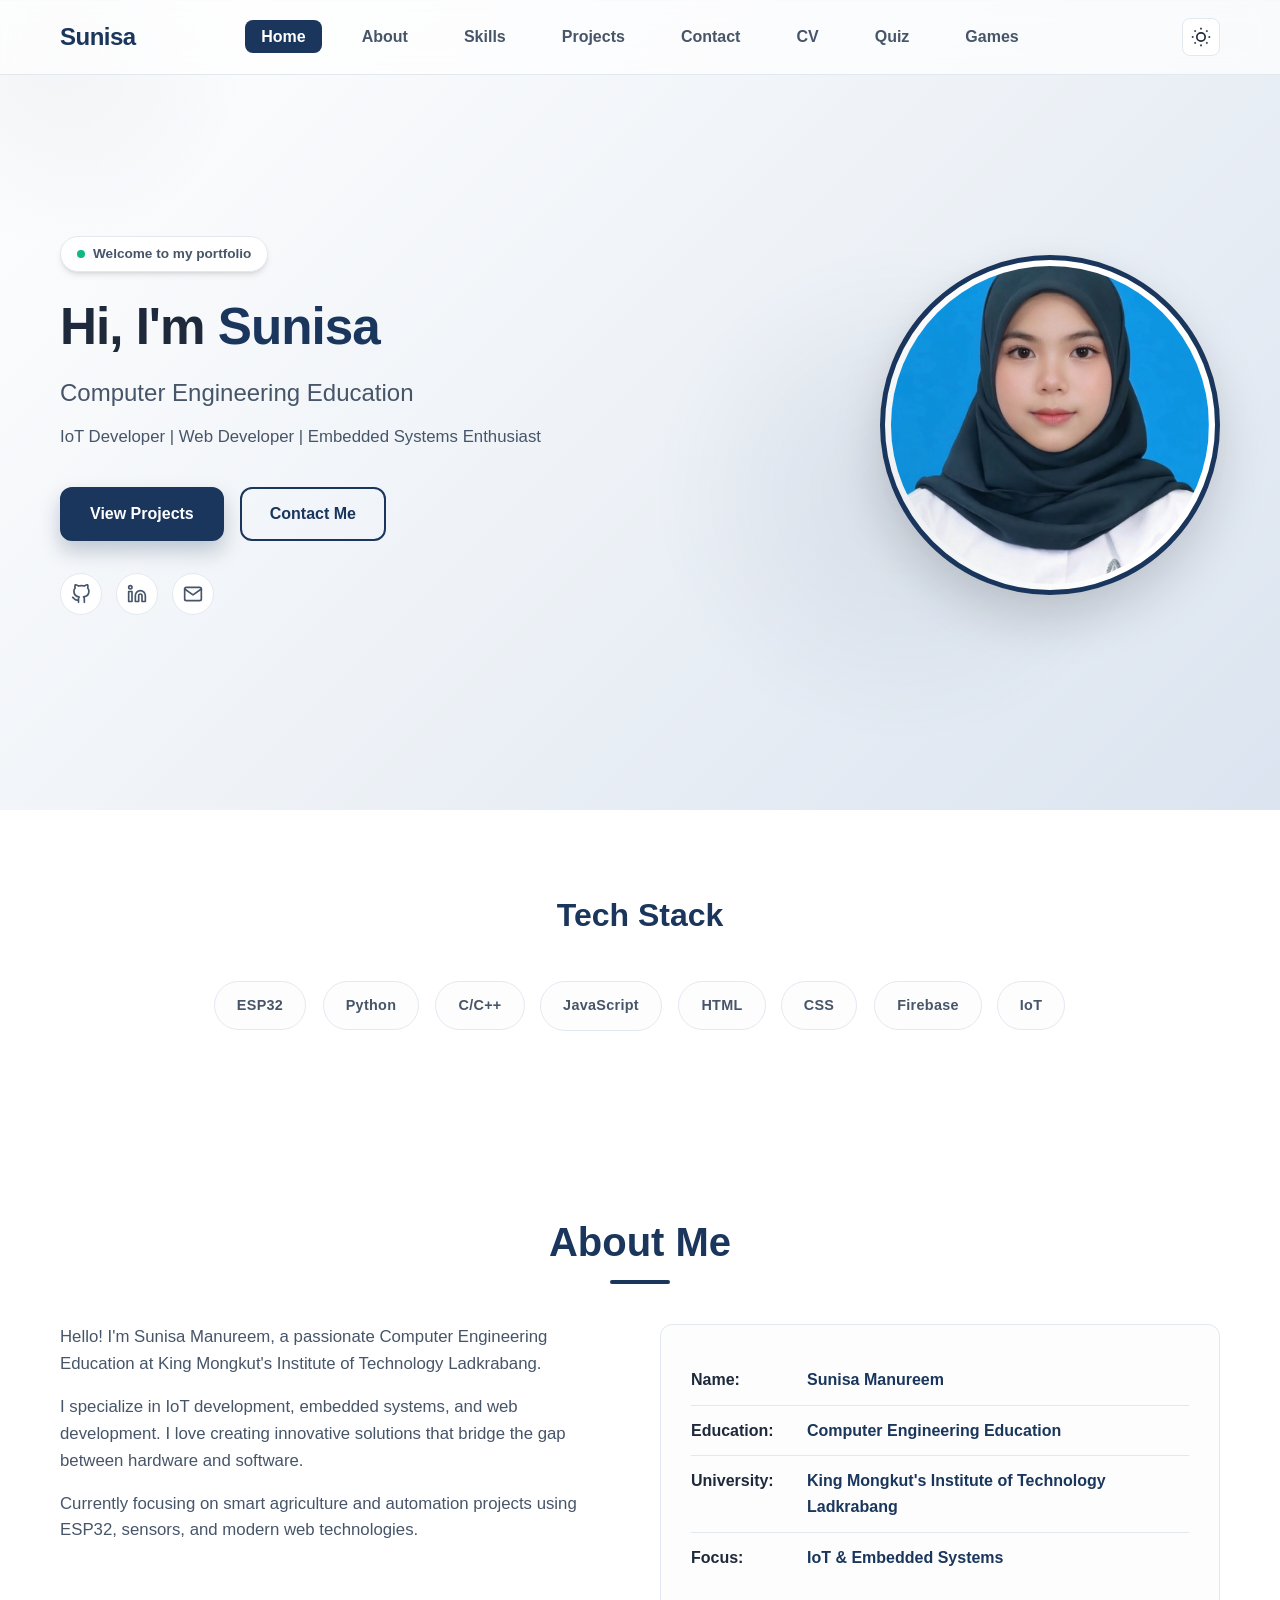
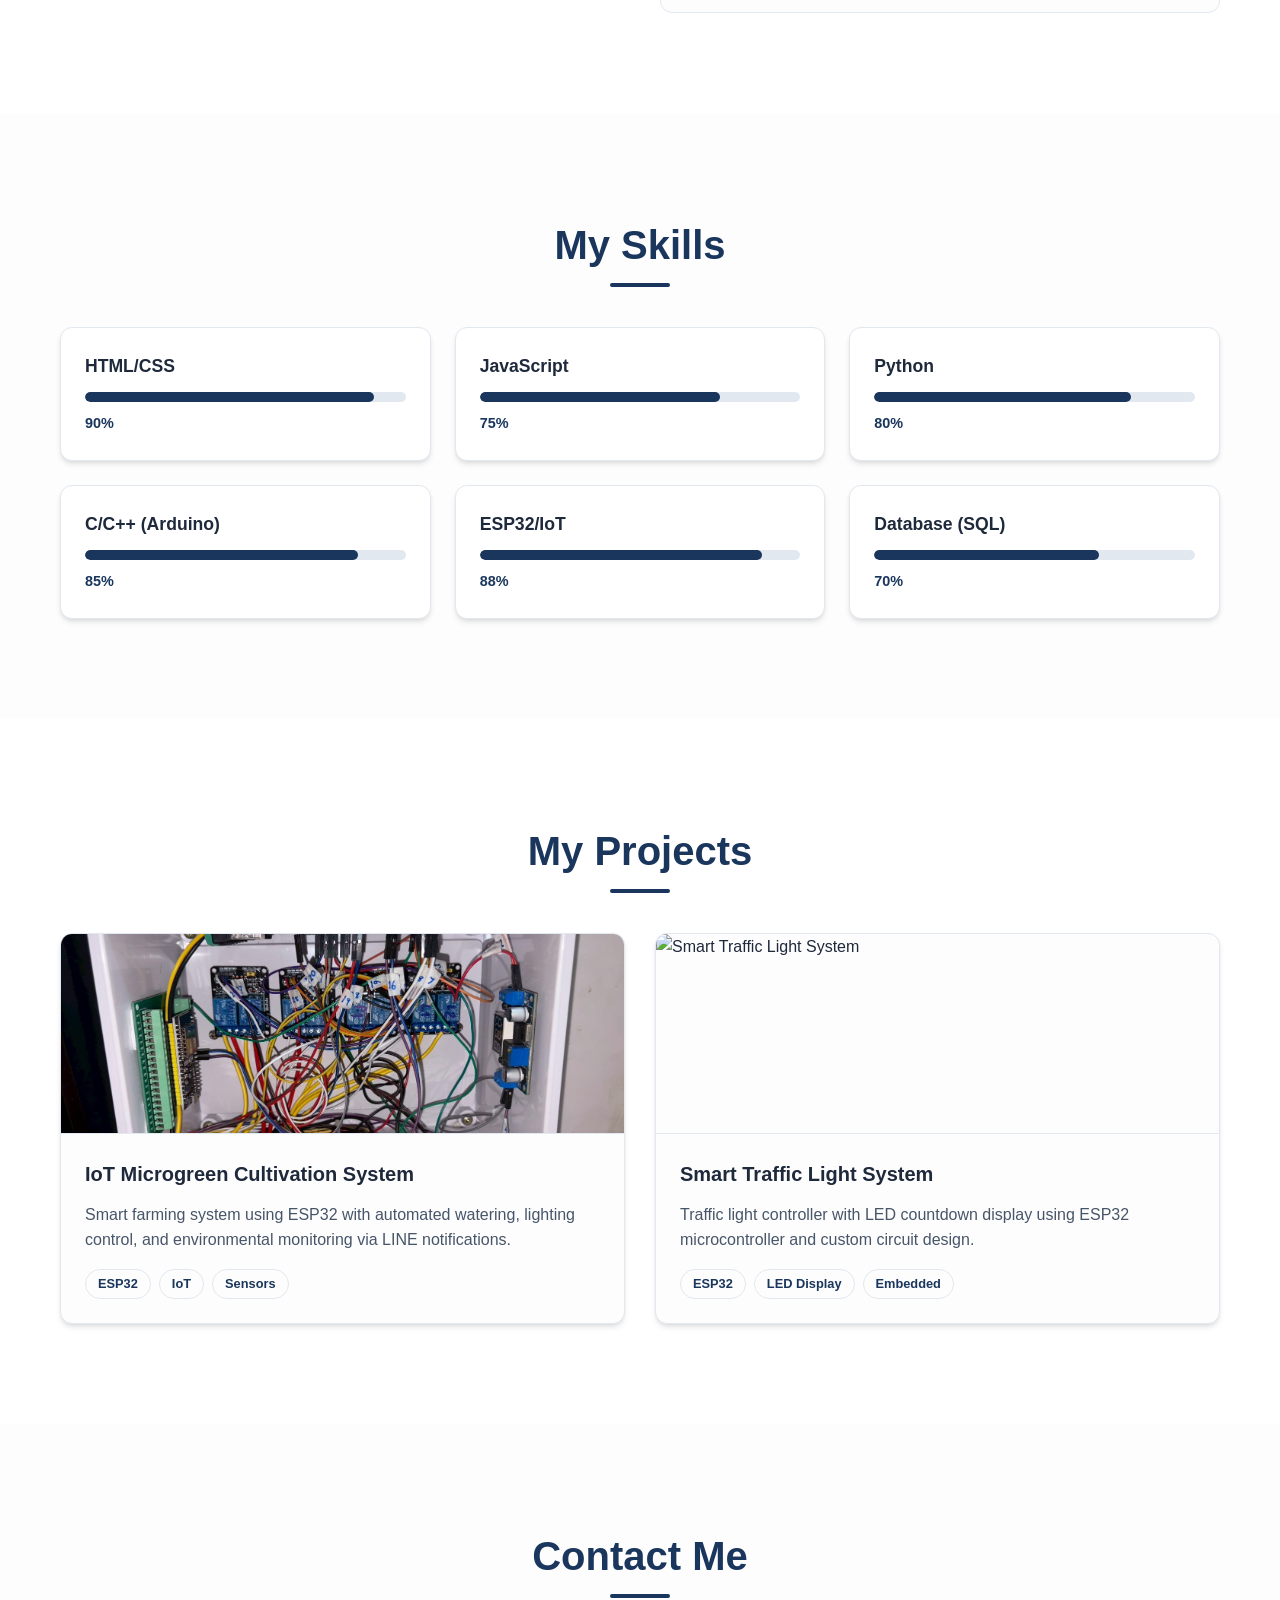
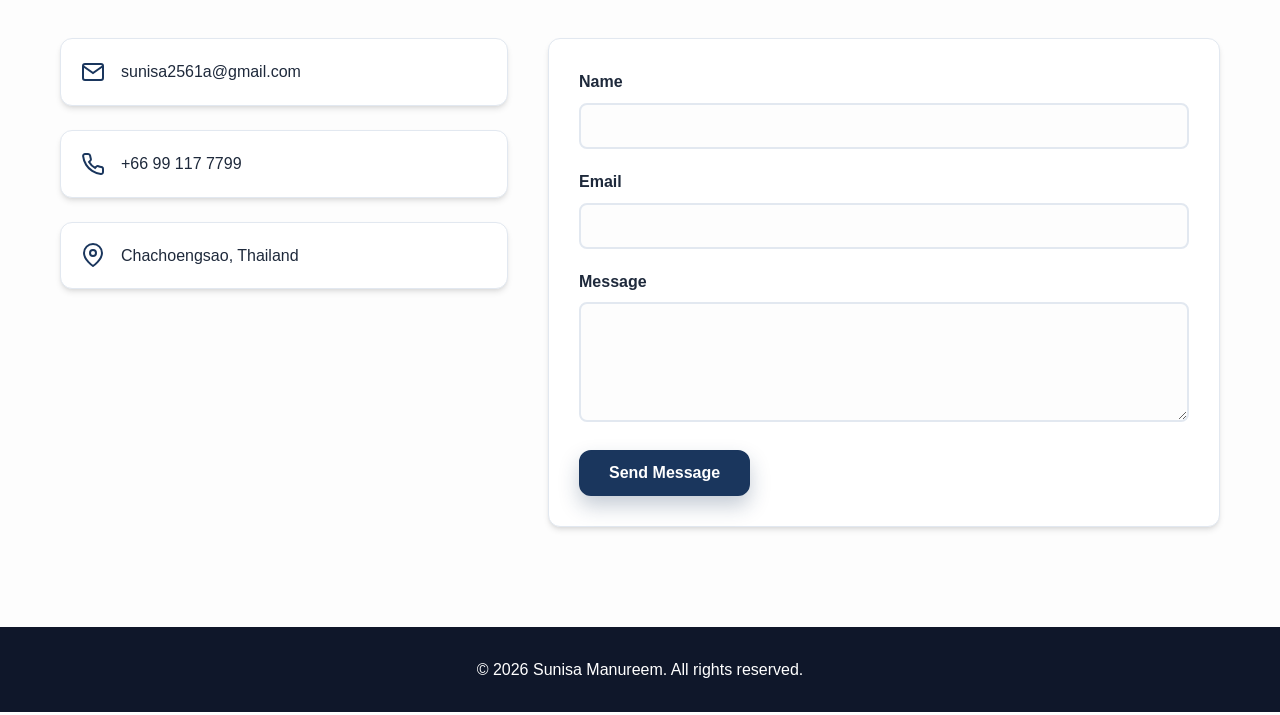
==== commit 0b694dfd: "fix: contact form mailto encoding and open email client correctly" ====
--- a/index.html
+++ b/index.html
@@ -11,6 +11,12 @@
 </head>
 
 <body>
+    <noscript>
+        <div style="background: #ffefc1; color: #333; padding: 1em; text-align: center;">
+            เว็บไซต์นี้สามารถใช้งานได้แม้ปิด JavaScript แต่บางฟีเจอร์เช่นธีมโหมด, แอนิเมชัน, และเกมจะไม่สมบูรณ์<br>
+            หากต้องการประสบการณ์ที่ดีที่สุด กรุณาเปิดใช้งาน JavaScript
+        </div>
+    </noscript>
     <nav class="navbar" id="navbar">
         <div class="nav-container">
 
@@ -28,7 +34,7 @@
                 <li><a href="#contact" class="nav-link">Contact</a></li>
                 <li><a href="cv.html" class="nav-link">CV</a></li>
                 <li><a href="quiz.html" class="nav-link">Quiz</a></li>
-                <li><a href="game-puzzle.html" class="nav-link">Games</a></li>
+                <li><a href="memory-game.html" class="nav-link">Games</a></li>
             </ul>
             <!-- Right -->
             <div class="nav-right">
@@ -283,7 +289,7 @@
                         <span>Chachoengsao, Thailand</span>
                     </div>
                 </div>
-                <form class="contact-form" id="contactForm" action="mailto:66030292@kmitl.ac.th" method="POST"
+                <form class="contact-form" id="contactForm" action="mailto:sunisa2561a@gmail.com" method="POST"
                     enctype="text/plain">
                     <div class="form-group">
                         <label for="name">Name</label>
@@ -308,6 +314,12 @@
             <p>&copy; 2026 Sunisa Manureem. All rights reserved.</p>
         </div>
     </footer>
+    <noscript>
+        <style>
+            /* ปิดแอนิเมชันที่ใช้ JS */
+            .animate-fade-in, .delay-1, .delay-2, .delay-3 { opacity: 1 !important; animation: none !important; }
+        </style>
+    </noscript>
     <script src="js/main.js"></script>
 </body>
 
--- a/css/style.css
+++ b/css/style.css
@@ -1,3 +1,95 @@
+@media (max-width: 480px) {
+    .hero-container {
+        flex-direction: column-reverse;
+        gap: 16px;
+        align-items: center;
+    }
+    .hero-content {
+        max-width: 100%;
+        text-align: center;
+    }
+    .hero-image {
+        margin-bottom: 12px;
+    }
+    .about-content {
+        display: flex;
+        flex-direction: column;
+        gap: 16px;
+    }
+    .about-info {
+        padding: 12px;
+        font-size: 0.98rem;
+    }
+    .about-text p {
+        font-size: 0.98rem;
+    }
+}
+@media (max-width: 480px) {
+    .container {
+        padding: 0 8px;
+    }
+    .hero {
+        padding: 90px 0 40px;
+        gap: 24px;
+    }
+    .hero-title {
+        font-size: 1.5rem;
+    }
+    .hero-image img {
+        width: 120px;
+        height: 120px;
+        padding: 2px;
+    }
+    .section-title {
+        font-size: 1.3rem;
+        margin-bottom: 24px;
+    }
+    .about-info, .contact-form, .contact-item, .skill-card, .project-card, .cv-sidebar, .cv-main .cv-section, .quiz-container {
+        padding: 12px;
+    }
+    .about-content, .contact-content, .skills-grid, .projects-grid, .cv-grid {
+        gap: 12px;
+    }
+    .tech-item {
+        padding: 8px 12px;
+        font-size: 0.8rem;
+    }
+    .btn, .btn-primary, .btn-outline {
+        padding: 8px 12px;
+        font-size: 0.95rem;
+    }
+    .form-group input, .form-group textarea {
+        padding: 8px 10px;
+        font-size: 0.95rem;
+    }
+    .project-image {
+        height: 120px;
+    }
+    .cv-photo {
+        width: 70px;
+        height: 70px;
+    }
+    .cv-header {
+        flex-direction: column;
+        gap: 10px;
+        margin-bottom: 16px;
+    }
+    .cv-info h1 {
+        font-size: 1.1rem;
+    }
+    .cv-title {
+        font-size: 0.9rem;
+    }
+    .cv-subtitle {
+        font-size: 0.7rem;
+    }
+    .quiz-title {
+        font-size: 1.2rem;
+    }
+    .quiz-container {
+        padding: 10px;
+    }
+}
 /*style.css
 /* ===== CSS Variables (อัปเดตเป็นธีม Navy Professional) ===== */
 :root {
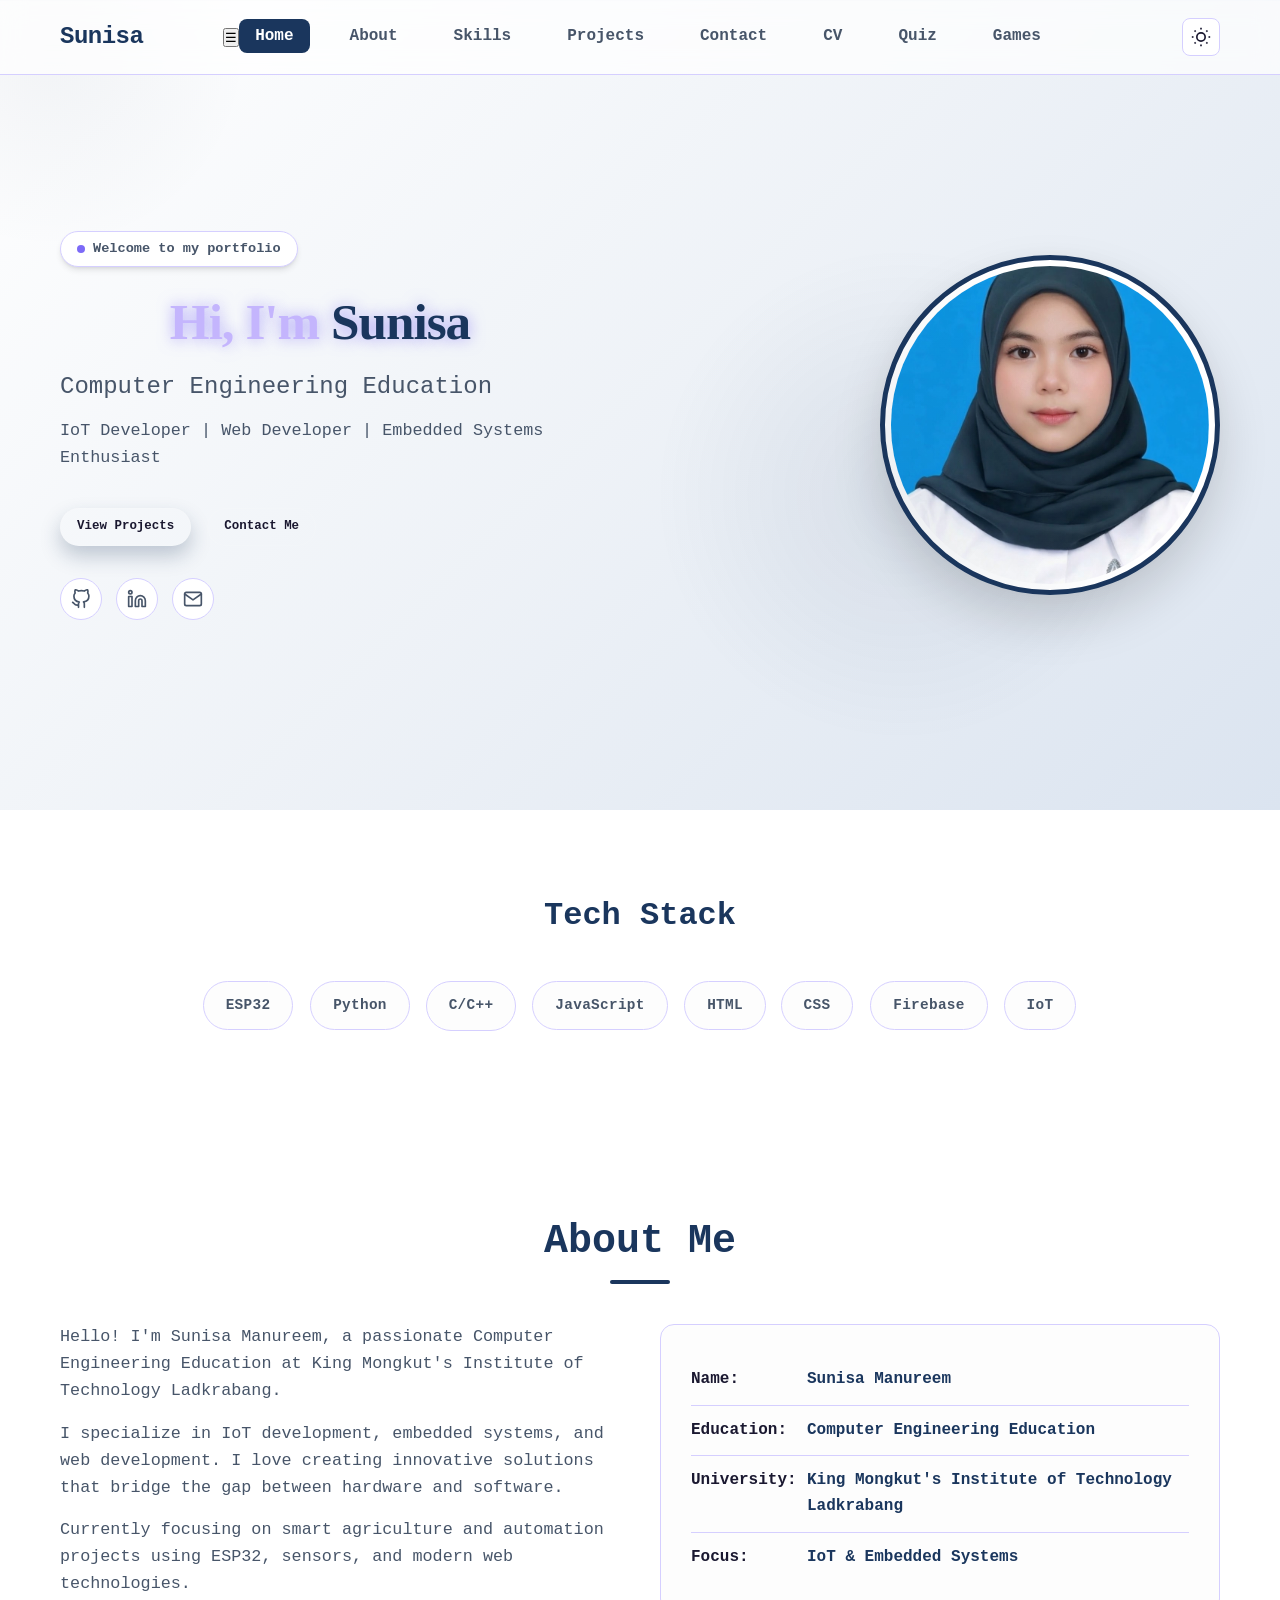
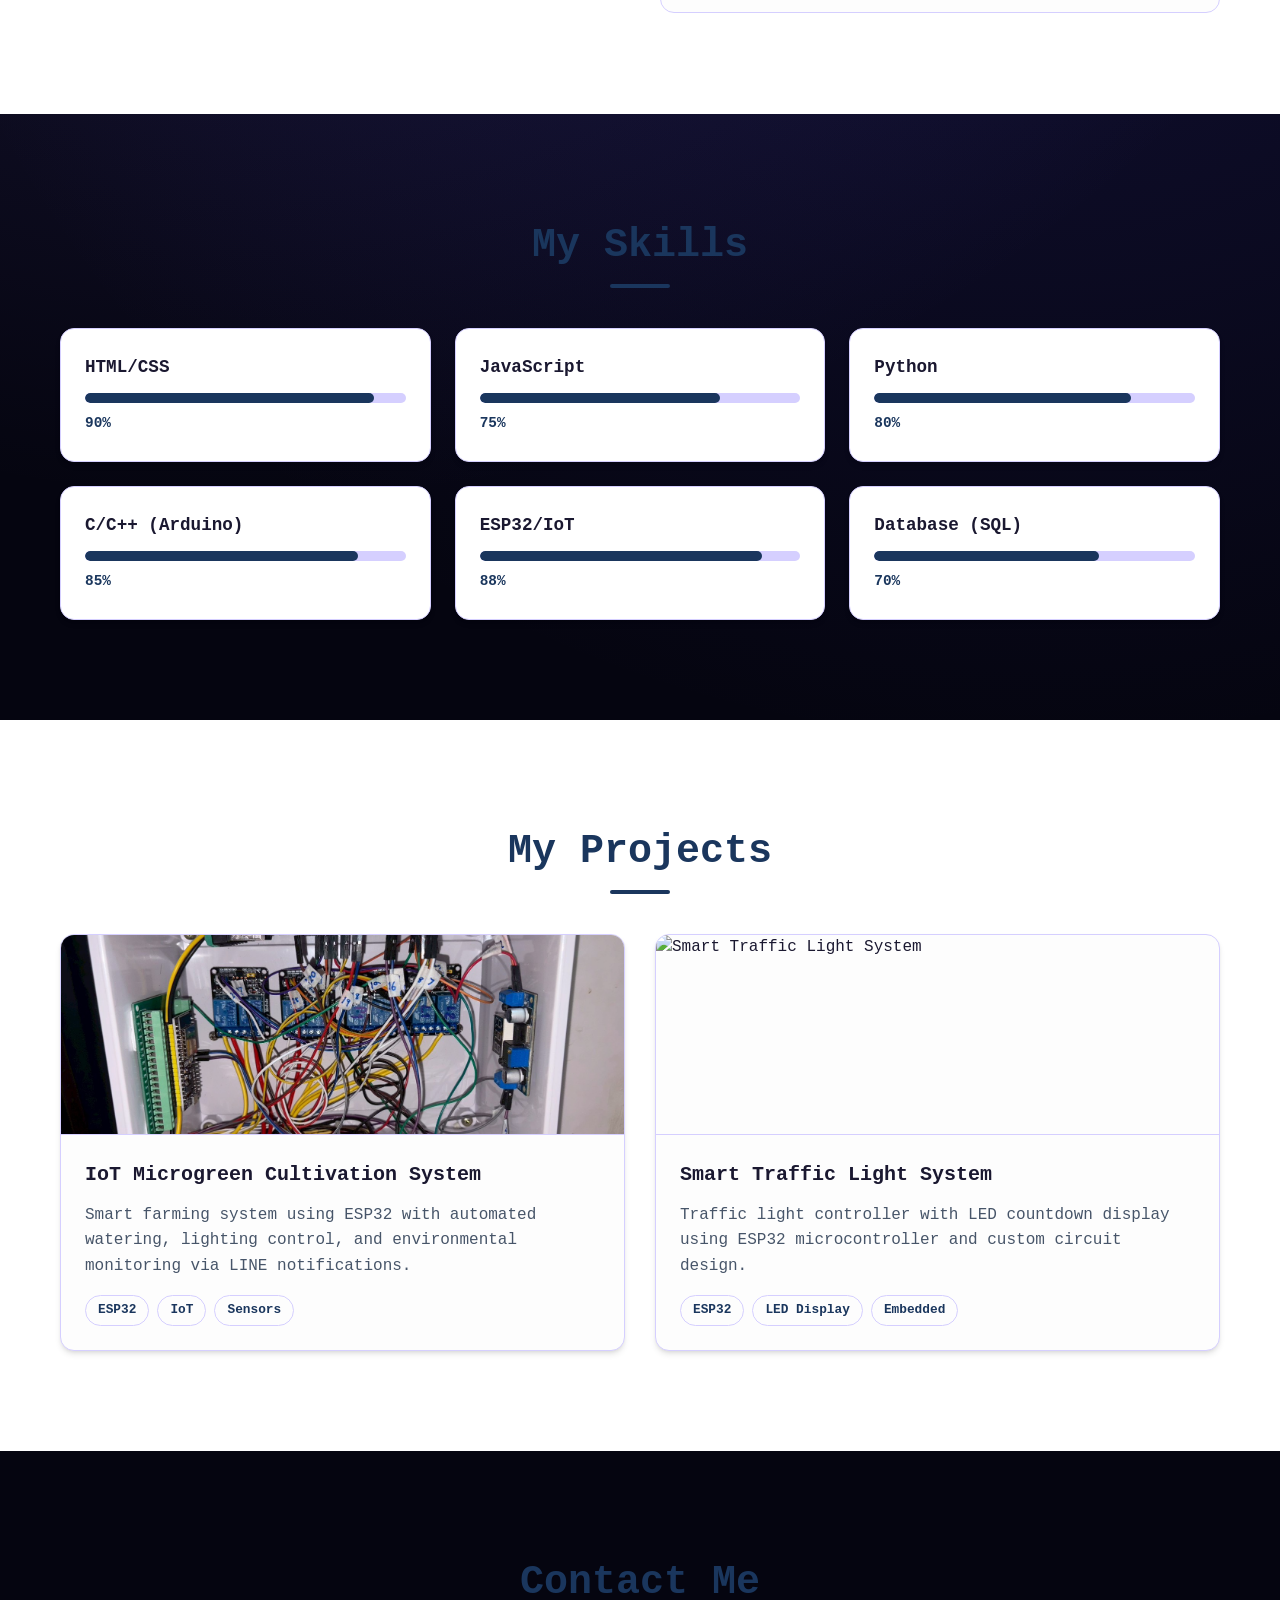
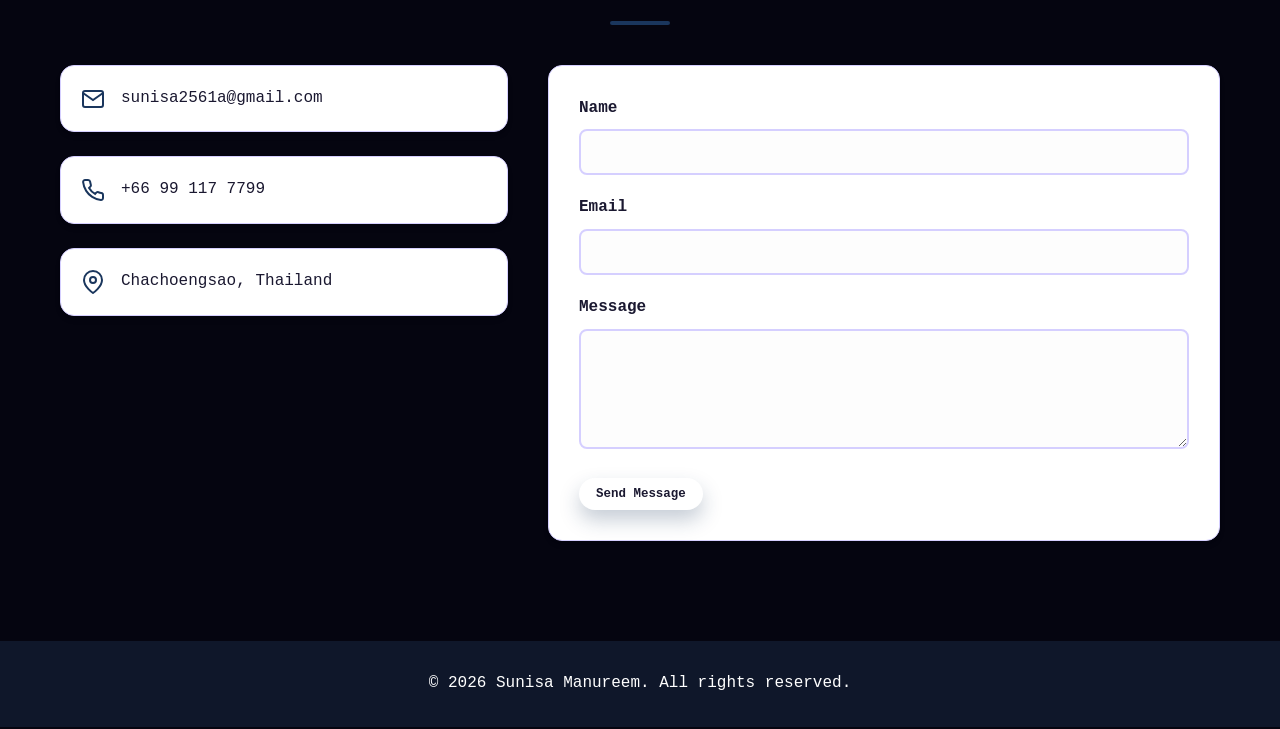
==== commit 3b7ede18: "add" ====
--- a/index.html
+++ b/index.html
@@ -24,6 +24,7 @@
             <div class="nav-left">
                 <a href="#home" class="nav-logo">Sunisa</a>
             </div>
+            <button class="menu-toggle" id="menuToggle">☰</button>
 
             <!-- Menu -->
             <ul class="nav-menu" id="navMenu">
--- a/css/style.css
+++ b/css/style.css
@@ -1549,202 +1549,467 @@
 }
 }
 
-
-
-#puzzleBoard {
-    width: 320px;
-    height: 320px;
-}
-
-.tile {
-    width: 100%;
-    height: 100%;
-    background-image: url('../images/f1.jpg');
-    background-size: 300px 300px;
-    cursor: pointer;
-}
-.tile {
-    aspect-ratio: 1 / 1;
-    background-repeat: no-repeat;
-}
-
-.game-container {
-    text-align: center;
-    margin-top: 50px;
-}
-
-#puzzleBoard {
-    width: 300px;
-    height: 300px;
-    margin: 20px auto;
-    display: grid;
-    grid-template-columns: repeat(3, 1fr);
-    gap: 4px;
-    border: 3px solid #1a365d;
-    border-radius: 10px;
-    overflow: hidden;
-}
-
-.tile {
-    background-image: url('../images/f1.jpg');
-    background-size: 300px 300px;
-    cursor: pointer;
-    transition: transform 0.2s;
-}
-
-.tile:hover {
-    transform: scale(1.05);
-}
-
-button {
-    padding: 10px 20px;
-    border: none;
-    background: #1a365d;
-    color: white;
-    border-radius: 8px;
-    cursor: pointer;
-}
-
-button:hover {
-    background: #0f172a;
-}
-
-.game-info {
-    display: flex;
-    justify-content: center;
-    gap: 20px;
-    font-weight: bold;
-    margin-top: 10px;
-}
-
-.game-controls {
-    margin-top: 15px;
-}
-
-#puzzleBoard {
-    transition: all 0.3s ease;
-}
-
-.tile {
-    transition: all 0.3s ease;
-}
-.game-top {
-    display: flex;
-    flex-direction: column;
-    align-items: center;
-    gap: 10px;
-}
-
-.game-info {
-    font-weight: 600;
-    color: #1a365d;
-}
-
-.game-controls {
-    display: flex;
-    gap: 10px;
-}
-.preview-wrapper {
-    position: relative;
-    display: inline-block;
-    margin-bottom: 15px;
-}
-
-.preview-wrapper img {
-    width: 160px;
-    border-radius: 12px;
-    opacity: 0.6;
-    transition: 0.3s;
-}
-
-.preview-btn {
-    position: absolute;
-    bottom: -10px;
-    left: 50%;
-    transform: translateX(-50%);
-    padding: 6px 12px;
-    font-size: 13px;
-    border-radius: 8px;
-    border: none;
-    background: #1a365d;
-    color: white;
-    cursor: pointer;
-}
-.preview-wrapper {
-    margin-top: 10px;
-    margin-bottom: 20px;
-}
-.tile {
-    transition: all 0.2s ease;
-}
-
-
-
-
-
-/* ===== F1 GAME STYLE ===== */
-
-.game-container{
-    text-align:center;
-    margin-top:100px;
-    display:flex;
-    flex-direction:column;
-    align-items:center;
-}
-
-canvas{
-    background:#111;
-    display:block;
-    margin:0 auto;
-    width:400px;
-    height:600px;
-}
-
-/* ===== SCORE ===== */
-#score{
-    font-size:22px;
-    font-weight:bold;
-    margin-top:15px;
-}
-
-/* ===== LIVES ===== */
-#lives{
-    font-size:20px;
-    margin-top:5px;
-}
-
-/* ===== BUTTON ===== */
-.controls button{
-    margin:10px;
-    padding:12px 18px;
-    font-size:20px;
-    border:none;
-    border-radius:10px;
-    background:#1a365d;
-    color:white;
-    cursor:pointer;
-    transition:0.3s;
-}
-
-.controls button:hover{
-    background:#0f172a;
-    transform:scale(1.1);
-}
-
-/* ===== GAME OVER BOX ===== */
-#gameOver{
-    position:fixed;
-    top:50%;
-    left:50%;
-    transform:translate(-50%,-50%);
-    background:white;
-    padding:30px;
-    border-radius:15px;
-    box-shadow:0 20px 50px rgba(0,0,0,0.4);
-    text-align:center;
-    z-index:1000;
-}
-
 .hidden{
     display:none;
-}+}
+/* ============================================================
+       LAYER 2 — CSS: Visual Enhancement
+       ทุกอย่างที่อยู่ใน <style> นี้เป็น enhancement ล้วนๆ
+       ถ้าไม่โหลด CSS เนื้อหาใน HTML ยังอ่าน/ใช้งานได้
+    ============================================================ */
+
+    @import url('https://fonts.googleapis.com/css2?family=DM+Serif+Display:ital@0;1&family=DM+Mono:wght@400;500&display=swap');
+
+    :root {
+      --bg:        #0f0f13;
+      --surface:   #1a1a22;
+      --surface2:  #24242e;
+      --border:    #2e2e3a;
+      --accent:    #7c6af7;
+      --accent2:   #f76a8a;
+      --text:      #e8e6ff;
+      --muted:     #7a7898;
+      --card-back: #1e1e2a;
+      --flip-dur:  0.45s;
+      --radius:    14px;
+    }
+
+    [data-theme="light"] {
+      --bg:        #f5f3ff;
+      --surface:   #ffffff;
+      --surface2:  #ede9ff;
+      --border:    #d5cfff;
+      --text:      #1a1830;
+      --muted:     #6b6588;
+      --card-back: #e8e3ff;
+    }
+
+    *, *::before, *::after { box-sizing: border-box; margin: 0; padding: 0; }
+
+    body {
+      font-family: 'DM Mono', monospace;
+      background: var(--bg);
+      color: var(--text);
+      min-height: 100vh;
+      transition: background .3s, color .3s;
+    }
+
+    /* ── Nav ── */
+    .nav {
+      display: flex; align-items: center; justify-content: space-between;
+      padding: .9rem 1.5rem;
+      border-bottom: 1px solid var(--border);
+      background: var(--surface);
+    }
+    .nav a { color: var(--muted); text-decoration: none; font-size: .8rem; letter-spacing: .05em; }
+    .nav a:hover { color: var(--text); }
+    .nav-title { font-family: 'DM Serif Display', serif; font-size: 1.1rem; color: var(--accent); }
+    .theme-btn {
+      background: none; border: 1px solid var(--border); border-radius: 8px;
+      color: var(--text); cursor: pointer; padding: .35rem .6rem; font-size: .85rem;
+    }
+    .theme-btn:hover { border-color: var(--accent); }
+    .theme-btn:focus-visible { outline: 2px solid var(--accent); outline-offset: 2px; }
+
+    /* ── Layout ── */
+    .wrapper { max-width: 680px; margin: 0 auto; padding: 2rem 1rem 3rem; }
+
+    h1 {
+      font-family: 'DM Serif Display', serif;
+      font-size: clamp(1.6rem, 5vw, 2.2rem);
+      margin-bottom: .3rem;
+    }
+    h1 em { color: var(--accent); font-style: italic; }
+
+    .subtitle { color: var(--muted); font-size: .8rem; margin-bottom: 1.8rem; }
+
+    /* ── Stats bar ── */
+    .stats {
+      display: flex; gap: 1rem; margin-bottom: 1.5rem;
+      flex-wrap: wrap;
+    }
+    .stat {
+      background: var(--surface); border: 1px solid var(--border);
+      border-radius: 10px; padding: .5rem .9rem;
+      font-size: .78rem; color: var(--muted);
+    }
+    .stat strong { color: var(--text); font-size: 1rem; display: block; }
+
+    /* ── Controls ── */
+    .controls { display: flex; gap: .6rem; margin-bottom: 1.8rem; flex-wrap: wrap; }
+    .btn {
+      font-family: 'DM Mono', monospace;
+      font-size: .78rem; padding: .5rem 1rem;
+      border-radius: 8px; cursor: pointer;
+      border: 1px solid var(--border);
+      background: var(--surface2); color: var(--text);
+      transition: all .15s;
+    }
+    .btn:hover { border-color: var(--accent); color: var(--accent); }
+    .btn:focus-visible { outline: 2px solid var(--accent); outline-offset: 2px; }
+    .btn.active { background: var(--accent); color: #fff; border-color: var(--accent); }
+    .btn-restart {
+      background: var(--surface2); border-color: var(--accent2); color: var(--accent2);
+    }
+    .btn-restart:hover { background: var(--accent2); color: #fff; }
+
+    /* ── Board ── */
+    #board {
+      display: grid;
+      grid-template-columns: repeat(4, 1fr);
+      gap: .7rem;
+    }
+    #board.grid-2 { grid-template-columns: repeat(2, 1fr); }
+    #board.grid-3 { grid-template-columns: repeat(3, 1fr); }
+    #board.grid-4 { grid-template-columns: repeat(4, 1fr); }
+    #board.grid-5 { grid-template-columns: repeat(5, 1fr); }
+    #board.grid-6 { grid-template-columns: repeat(6, 1fr); }
+
+    /* ── Card flip ── */
+    .card {
+      aspect-ratio: 1;
+      perspective: 600px;
+      cursor: pointer;
+      border-radius: var(--radius);
+    }
+    /* keyboard focus on card */
+    .card:focus-visible { outline: 3px solid var(--accent); outline-offset: 3px; }
+
+    .card-inner {
+      position: relative; width: 100%; height: 100%;
+      transform-style: preserve-3d;
+      transition: transform var(--flip-dur) cubic-bezier(.4,0,.2,1);
+      border-radius: var(--radius);
+    }
+    .card.flipped .card-inner, .card.matched .card-inner {
+      transform: rotateY(180deg);
+    }
+    .card-front, .card-back {
+      position: absolute; inset: 0;
+      backface-visibility: hidden;
+      border-radius: var(--radius);
+      display: flex; align-items: center; justify-content: center;
+      border: 1px solid var(--border);
+    }
+    /* Back = hidden side */
+    .card-back {
+      background: var(--card-back);
+      font-size: 1.4rem; color: var(--muted);
+    }
+    /* Front = revealed */
+    .card-front {
+      background: var(--surface);
+      transform: rotateY(180deg);
+      font-size: clamp(1.4rem, 4vw, 2rem);
+      flex-direction: column; gap: .3rem;
+    }
+    .card-front .card-label {
+      font-size: clamp(.45rem, 1.5vw, .62rem);
+      color: var(--muted); text-align: center; padding: 0 4px;
+      line-height: 1.2;
+    }
+    .card.matched .card-front {
+      background: color-mix(in srgb, var(--accent) 15%, var(--surface));
+      border-color: var(--accent);
+    }
+    .card.wrong .card-inner { animation: shake .3s ease; }
+
+    @keyframes shake {
+      0%,100% { transform: rotateY(180deg) translateX(0); }
+      25%      { transform: rotateY(180deg) translateX(-6px); }
+      75%      { transform: rotateY(180deg) translateX(6px); }
+    }
+
+    /* ── Win overlay ── */
+    #win-msg {
+      display: none;
+      margin-top: 1.5rem;
+      background: var(--surface);
+      border: 1px solid var(--accent);
+      border-radius: var(--radius);
+      padding: 1.5rem;
+        text-align: center;
+        position: fixed;              /* ⭐ เพิ่ม */
+        top: 50%;                     /* ⭐ เพิ่ม */
+        left: 50%;                    /* ⭐ เพิ่ม */
+        transform: translate(-50%, -50%); /* ⭐ เพิ่ม */
+
+  z-index: 9999;                /* ⭐ เพิ่ม (กันโดนบัง) */
+    }
+    #win-msg.show { display: block; animation: pop .3s ease; }
+    #win-msg h2 { font-family: 'DM Serif Display', serif; font-size: 1.6rem; margin-bottom: .4rem; }
+    #win-msg p  { color: var(--muted); font-size: .82rem; }
+
+    @keyframes pop {
+      from { transform: scale(.9); opacity: 0; }
+      to   { transform: scale(1);  opacity: 1; }
+    }
+
+    /* ── Timer bar ── */
+    #timer-bar-wrap {
+      height: 3px; background: var(--border); border-radius: 2px;
+      margin-bottom: 1.5rem; overflow: hidden;
+    }
+    #timer-bar {
+      height: 100%; width: 100%;
+      background: linear-gradient(90deg, var(--accent), var(--accent2));
+      transition: width .5s linear, background .5s;
+    }
+
+    /* ── No-JS notice (hidden by JS) ── */
+    #nojs-notice { display: none; }
+
+    /* ── Reduced motion ── */
+    @media (prefers-reduced-motion: reduce) {
+      .card-inner { transition-duration: 0.01ms !important; }
+      @keyframes shake { to { } }
+      @keyframes pop { to { } }
+    }
+
+    /* ── Dark mode auto ── */
+    @media (prefers-color-scheme: light) {
+      :root:not([data-theme="dark"]) {
+        --bg: #f5f3ff; --surface: #ffffff; --surface2: #ede9ff;
+        --border: #d5cfff; --text: #1a1830; --muted: #6b6588;
+        --card-back: #e8e3ff;
+      }
+    }
+
+    /* ── Print ── */
+    @media print {
+      .controls, .theme-btn, #timer-bar-wrap { display: none; }
+    }
+
+    /* ── Mobile touch friendly ── */
+    @media (max-width: 480px) {
+      #board.grid-6 { grid-template-columns: repeat(4, 1fr); }
+      #board.grid-5 { grid-template-columns: repeat(4, 1fr); }
+      .card-back { font-size: 1.1rem; }
+    }
+
+
+
+ /* ===============================
+   🔥 FINAL UI UPGRADE (V0 STYLE)
+================================ */
+
+/* 🌌 Background ลึกขึ้น */
+body {
+  background:
+    radial-gradient(circle at 20% 20%, rgba(124,106,247,0.25), transparent 40%),
+    radial-gradient(circle at 80% 30%, rgba(79,70,229,0.2), transparent 40%),
+    #050510;
+}
+
+/* 🧠 Title glow */
+h1 {
+  text-align: center;
+  font-size: 2.5rem;
+  color: #c4b5fd;
+  text-shadow: 0 0 15px rgba(124,106,247,0.6);
+}
+
+/* 📊 Stats Glass จริง */
+.stat {
+  background: rgba(255,255,255,0.04);
+  backdrop-filter: blur(16px);
+  border: 1px solid rgba(255,255,255,0.08);
+  box-shadow: inset 0 0 10px rgba(124,106,247,0.1);
+}
+
+/* 🎛 ปุ่ม glow */
+.btn {
+  border-radius: 999px;
+  background: rgba(255,255,255,0.05);
+  border: 1px solid rgba(255,255,255,0.08);
+}
+
+.btn.active {
+  background: linear-gradient(135deg,#7c6af7,#4f46e5);
+  box-shadow:
+    0 0 10px rgba(124,106,247,0.8),
+    0 0 30px rgba(124,106,247,0.4);
+}
+
+/* 🔳 BOARD GLOW (สำคัญมาก) */
+#board {
+  padding: 20px;
+  border-radius: 20px;
+
+  background: rgba(255,255,255,0.03);
+  backdrop-filter: blur(14px);
+
+  box-shadow:
+    0 0 60px rgba(124,106,247,0.25),
+    inset 0 0 30px rgba(124,106,247,0.1);
+}
+
+/* 🃏 CARD LEVEL UPGRADE */
+.card {
+  border-radius: 16px;
+}
+
+/* ✨ card glow */
+.card-back {
+  background:
+    radial-gradient(circle at 30% 30%, rgba(124,106,247,0.25), transparent),
+    #141428;
+
+  box-shadow:
+    inset 0 0 20px rgba(124,106,247,0.2),
+    0 0 10px rgba(124,106,247,0.1);
+}
+
+/* hover = ลอย */
+.card:hover {
+  transform: translateY(-8px) scale(1.05);
+  box-shadow: 0 10px 25px rgba(124,106,247,0.4);
+}
+
+/* front */
+.card-front {
+  background: linear-gradient(145deg, #1f1f3d, #121225);
+  box-shadow: inset 0 0 20px rgba(124,106,247,0.3);
+}
+
+/* ✅ MATCH = glow ชัด */
+.card.matched .card-front {
+  box-shadow:
+    0 0 20px rgba(124,106,247,0.9),
+    inset 0 0 25px rgba(124,106,247,0.5);
+}
+
+/* ❌ WRONG = glow แดง */
+.card.wrong .card-inner {
+  box-shadow: 0 0 15px rgba(247,106,138,0.8);
+}
+
+/* 🏆 popup ลอยจริง */
+#win-msg {
+  background: rgba(15,15,30,0.85);
+  backdrop-filter: blur(20px);
+
+  box-shadow:
+    0 0 40px rgba(124,106,247,0.4),
+    0 20px 80px rgba(0,0,0,0.6);
+
+  border: 1px solid rgba(124,106,247,0.4);
+}
+
+/* ⏳ Timer */
+#timer-bar {
+  height: 4px;
+  box-shadow: 0 0 12px rgba(124,106,247,1);
+}
+/* =========================
+   🧠 STATS V0 STYLE
+========================= */
+
+.stats {
+  display: flex;
+  justify-content: center;
+  gap: 20px;
+  margin-bottom: 1.8rem;
+  flex-wrap: wrap;
+}
+
+.stat-card {
+  width: 120px;
+  padding: 16px;
+  border-radius: 18px;
+
+  background: rgba(255,255,255,0.04);
+  backdrop-filter: blur(16px);
+
+  border: 1px solid rgba(255,255,255,0.08);
+
+  text-align: center;
+
+  transition: 0.3s;
+
+  box-shadow:
+    inset 0 0 20px rgba(124,106,247,0.1),
+    0 0 10px rgba(124,106,247,0.1);
+}
+
+.stat-card:hover {
+  transform: translateY(-5px);
+  box-shadow:
+    0 0 25px rgba(124,106,247,0.4),
+    inset 0 0 25px rgba(124,106,247,0.2);
+}
+
+.stat-card .icon {
+  font-size: 1.2rem;
+  margin-bottom: 6px;
+  opacity: 0.8;
+}
+
+.stat-card .value {
+  font-size: 1.6rem;
+  font-weight: bold;
+  color: #fff;
+}
+
+.stat-card .label {
+  font-size: 0.7rem;
+  color: #aaa;
+  letter-spacing: 1px;
+}
+.stat-card .value {
+  font-size: 1.6rem;
+  font-weight: 700;
+
+  color: #ffffff;
+
+  /* 🔥 เพิ่ม 2 ตัวนี้ */
+  text-shadow: 0 0 10px rgba(255,255,255,0.6);
+}
+/* moves */
+.stat-card:nth-child(1) .value {
+  color: #c4b5fd;
+}
+
+/* pairs */
+.stat-card:nth-child(2) .value {
+  color: #7dd3fc;
+}
+
+/* time */
+.stat-card:nth-child(3) .value {
+  color: #fbbf24;
+}
+
+/* best */
+.stat-card:nth-child(4) .value {
+  color: #f472b6;
+}
+.stat-card .value {
+  transition: all 0.2s ease;
+}
+
+.stat-card:hover .value {
+  transform: scale(1.1);
+}
+#win-msg h2 {
+  color: #ffffff;
+  font-weight: 700;
+
+  /* 🔥 ทำให้เด่น */
+  text-shadow:
+    0 0 10px rgba(255,255,255,0.8),
+    0 0 25px rgba(247,106,138,0.6);
+}
+
+/* 🎉 WIN */
+#win-msg.win h2 {
+  color: #c4b5fd;
+  text-shadow: 0 0 20px rgba(124,106,247,0.9);
+}
+
+/* ⛔ GAME OVER */
+#win-msg.lose h2 {
+  color: #fb7185;
+  text-shadow: 0 0 25px rgba(247,106,138,1);
+}
+
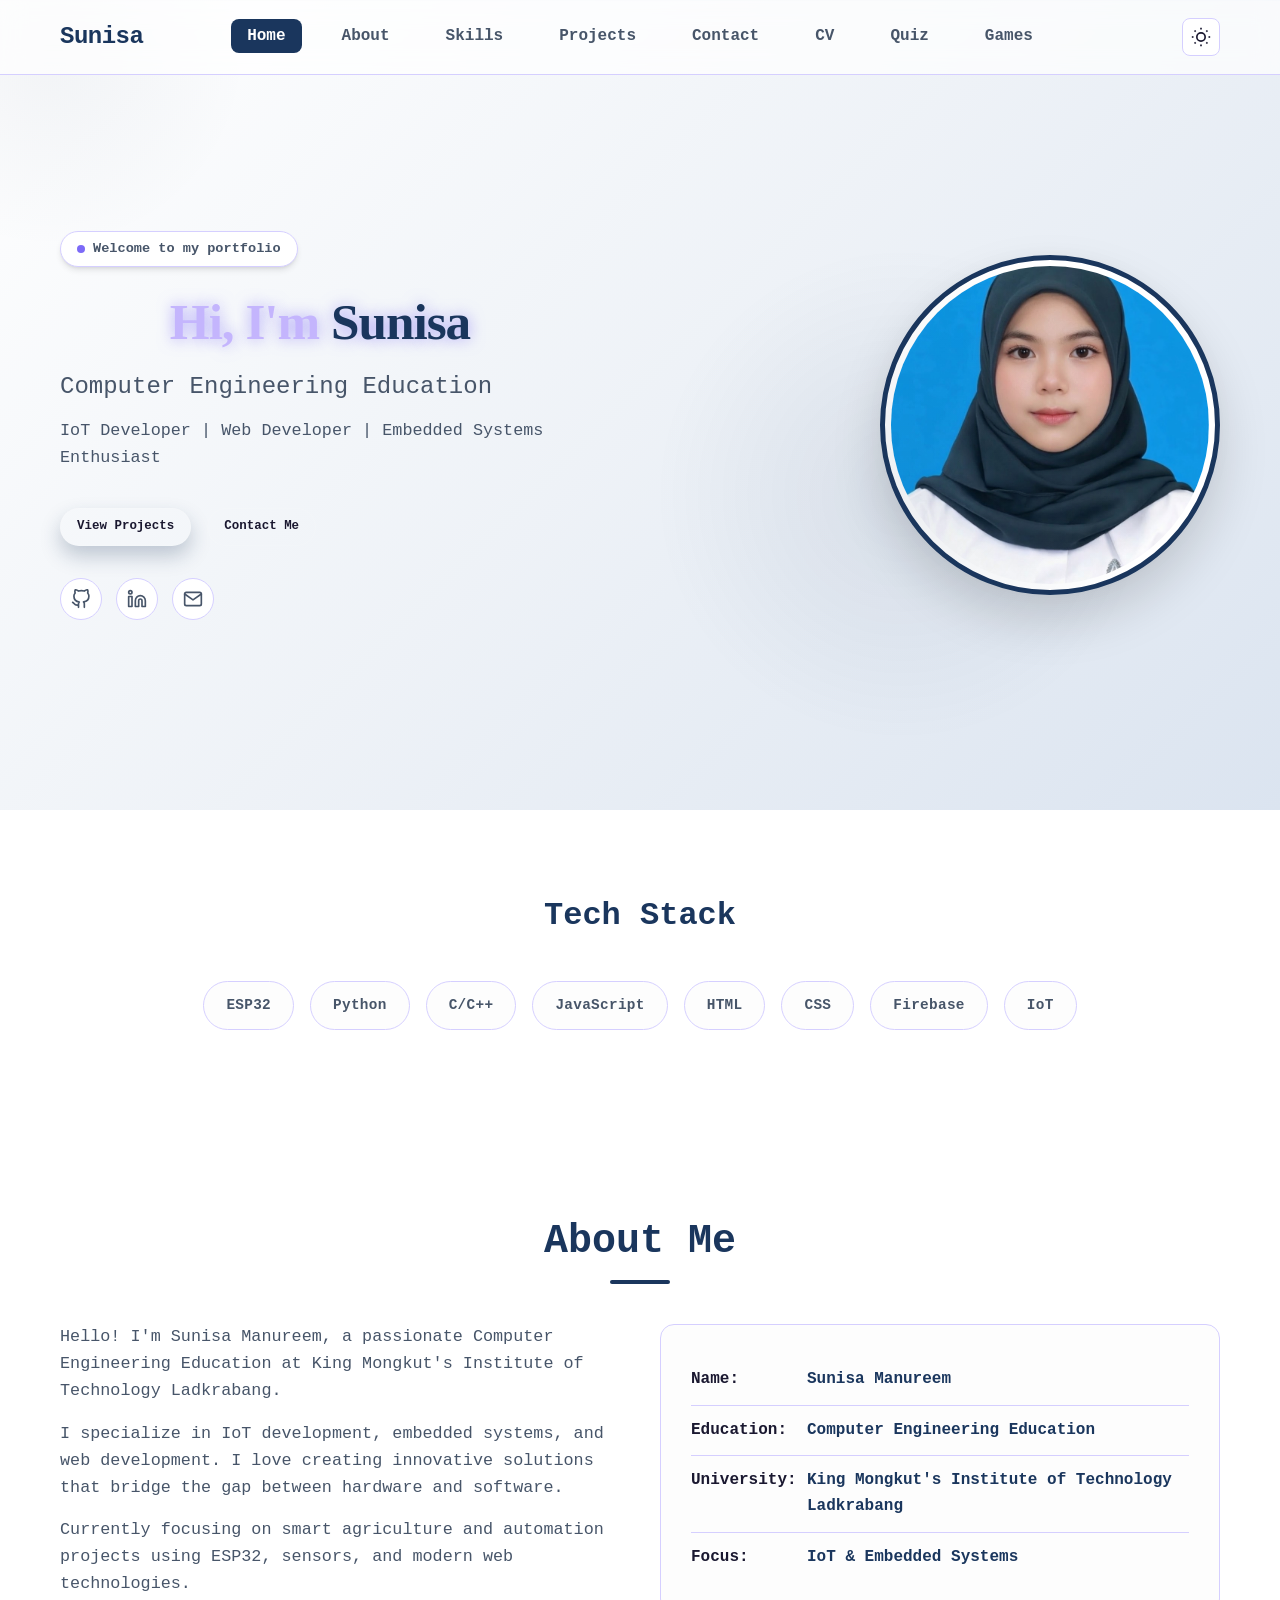
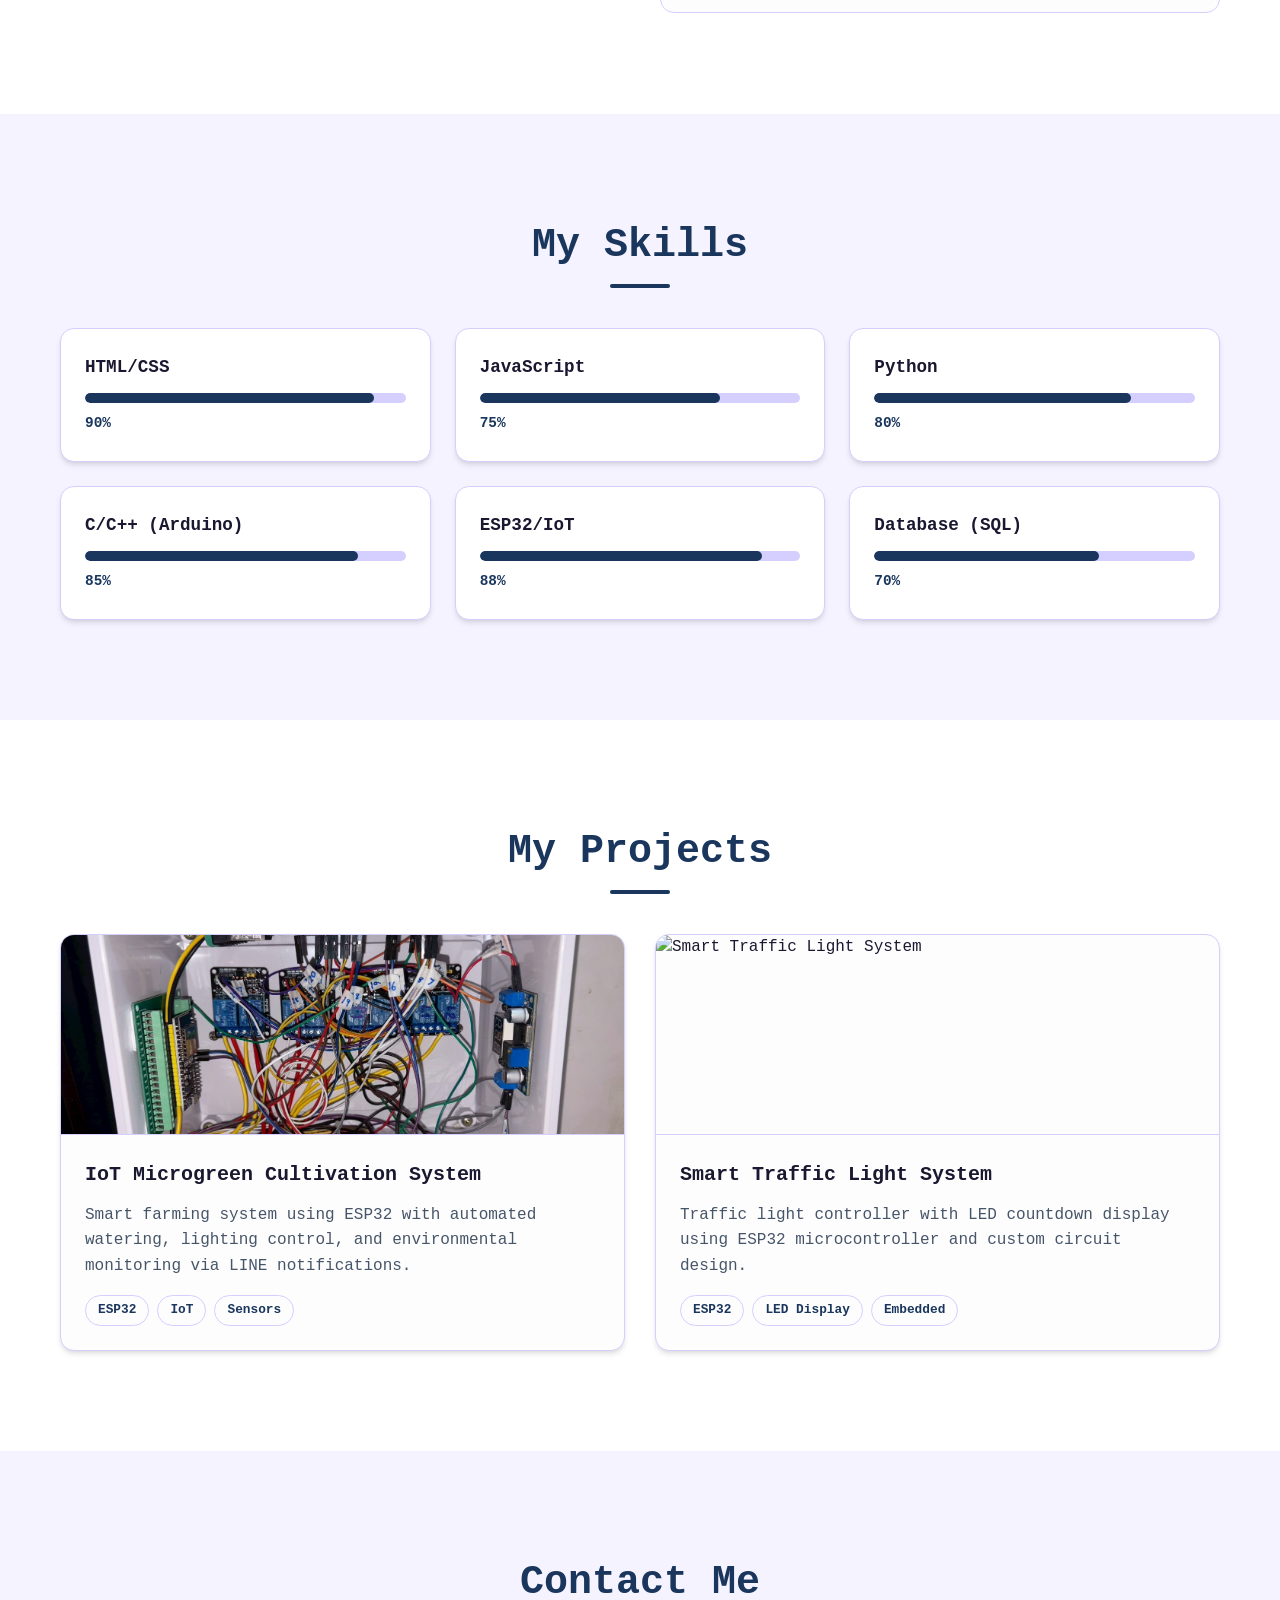
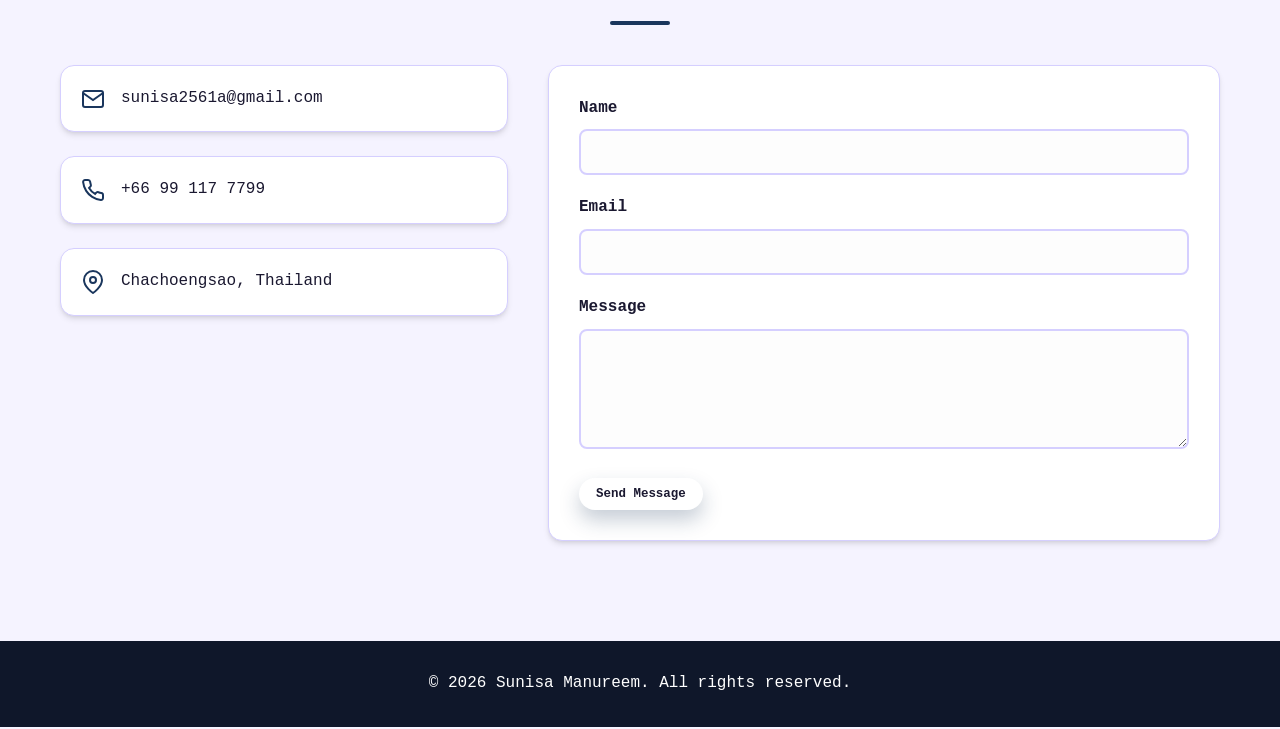
==== commit 00e7cd3a: "edit" ====
--- a/index.html
+++ b/index.html
@@ -24,7 +24,7 @@
             <div class="nav-left">
                 <a href="#home" class="nav-logo">Sunisa</a>
             </div>
-            <button class="menu-toggle" id="menuToggle">☰</button>
+            <button class="menu-toggle nav-toggle" id="menuToggle" aria-label="Open menu">☰</button>
 
             <!-- Menu -->
             <ul class="nav-menu" id="navMenu">
--- a/css/style.css
+++ b/css/style.css
@@ -130,6 +130,7 @@
 
 html {
     scroll-behavior: smooth;
+    overflow-x: hidden; /* ป้องกัน scrollbar แนวนอนจากเอฟเฟกต์ล้น */
 }
 
 body {
@@ -138,7 +139,13 @@
     color: var(--text);
     line-height: 1.6;
     transition: var(--transition);
-}
+    overflow-x: hidden;
+}
+
+.hero {
+    overflow: hidden; /* ป้องกัน pseudo-element ที่ล้นขวา */
+}
+
 
 a {
     text-decoration: none;
@@ -328,6 +335,27 @@
     align-items: center;
     justify-content: center;
     transition: var(--transition);
+}
+
+.menu-toggle {
+    display: none;
+    font-size: 26px;
+    color: var(--text);
+    background: var(--surface);
+    border: 1px solid var(--border);
+    border-radius: 10px;
+    width: 46px;
+    height: 46px;
+    align-items: center;
+    justify-content: center;
+    cursor: pointer;
+    z-index: 1100;
+}
+
+@media (max-width: 768px) {
+    .menu-toggle {
+        display: flex;
+    }
 }
 
 .theme-toggle:hover {
@@ -1636,7 +1664,7 @@
     .stat strong { color: var(--text); font-size: 1rem; display: block; }
 
     /* ── Controls ── */
-    .controls { display: flex; gap: .6rem; margin-bottom: 1.8rem; flex-wrap: wrap; }
+    .controls { display: flex; justify-content: center; align-items: center; gap: .6rem; margin-bottom: 1.8rem; flex-wrap: wrap; }
     .btn {
       font-family: 'DM Mono', monospace;
       font-size: .78rem; padding: .5rem 1rem;
@@ -1794,7 +1822,13 @@
 ================================ */
 
 /* 🌌 Background ลึกขึ้น */
-body {
+/* 🌞 LIGHT MODE */
+[data-theme="light"] body {
+  background: #f5f3ff;
+}
+
+/* 🌙 DARK MODE */
+[data-theme="dark"] body {
   background:
     radial-gradient(circle at 20% 20%, rgba(124,106,247,0.25), transparent 40%),
     radial-gradient(circle at 80% 30%, rgba(79,70,229,0.2), transparent 40%),
@@ -2013,3 +2047,122 @@
   text-shadow: 0 0 25px rgba(247,106,138,1);
 }
 
+/* ===== MOBILE MENU ===== */
+.menu-toggle,
+.nav-toggle {
+  display: none;
+  font-size: 24px;
+  background: none;
+  border: none;
+  cursor: pointer;
+  margin-left: auto;
+}
+
+/* Mobile */
+@media (max-width: 768px) {
+
+  .nav-container {
+    position: relative;
+    justify-content: space-between;
+  }
+
+  .menu-toggle,
+  .nav-toggle {
+    display: block;
+    position: absolute;
+    right: 20px;
+    top: 16px;
+    z-index: 1100;
+    margin-left: 0;
+  }
+
+  .nav-left {
+    flex: 1;
+    min-width: 0;
+  }
+
+  .nav-right {
+    display: none;
+  }
+
+  .nav-menu {
+    display: none;
+    flex-direction: column;
+    position: absolute;
+    top: 70px;
+    right: 20px;
+    background: white;
+    padding: 15px;
+    border-radius: 12px;
+    box-shadow: 0 10px 25px rgba(0,0,0,0.15);
+    width: calc(100% - 40px);
+    max-width: 330px;
+  }
+
+  .nav-menu.active {
+    display: flex;
+  
+}
+
+/* ===== Responsive Enhancements (non-breaking safe overrides) ===== */
+
+/* 1) hero image ใช้ขนาดปรับตาม container และไม่กำหนดซ้ำแน่น */
+.hero-image img {
+  max-width: 100%;
+  width: 100%;
+  height: auto;
+  max-height: 380px;
+}
+
+/* 2) layout ส่วนต่าง ๆ ปรับให้เหมาะ tablet/desktop */
+@media (max-width: 1024px) {
+  .hero-container {
+    flex-wrap: wrap;
+    justify-content: center;
+    gap: 24px;
+  }
+
+  .about-content,
+  .contact-content,
+  .cv-grid {
+    grid-template-columns: 1fr !important;
+  }
+
+  .projects-grid,
+  .skills-grid {
+    grid-template-columns: repeat(auto-fit, minmax(260px, 1fr)) !important;
+    gap: 20px;
+  }
+
+  .cv-section,
+  .project-card,
+  .skill-card,
+  .contact-item,
+  .contact-form {
+    padding: 16px !important;
+  }
+}
+
+/* 3) จอมือถือเล็กสุด คงคอนดิชันเดิม แต่เข้มข้นขึ้น */
+@media (max-width: 480px) {
+  .hero-image img {
+    width: 180px;
+    height: 180px;
+    border-width: 4px;
+  }
+
+  .hero-title {
+    font-size: 1.6rem;
+  }
+
+  .cv-grid,
+  .about-content,
+  .contact-content {
+    gap: 12px;
+  }
+
+  .project-image {
+    height: 120px;
+  }
+}
+}
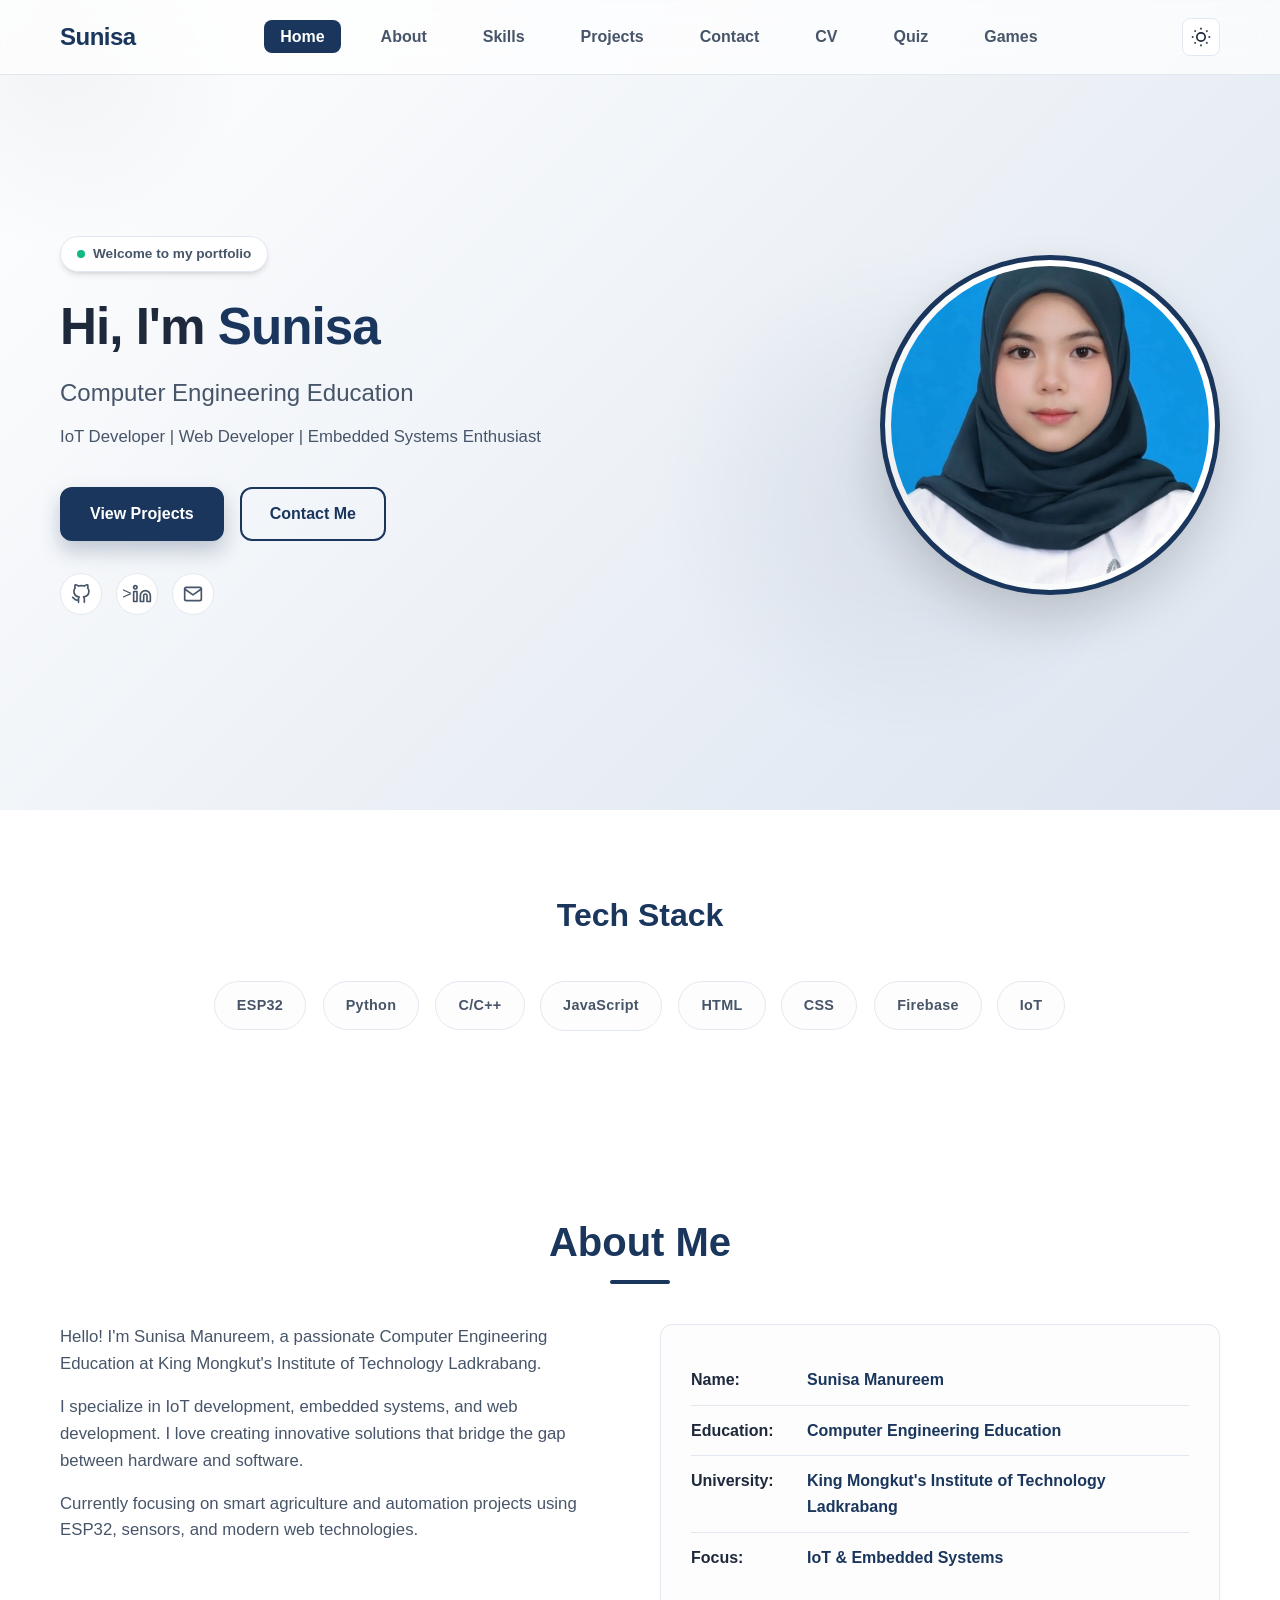
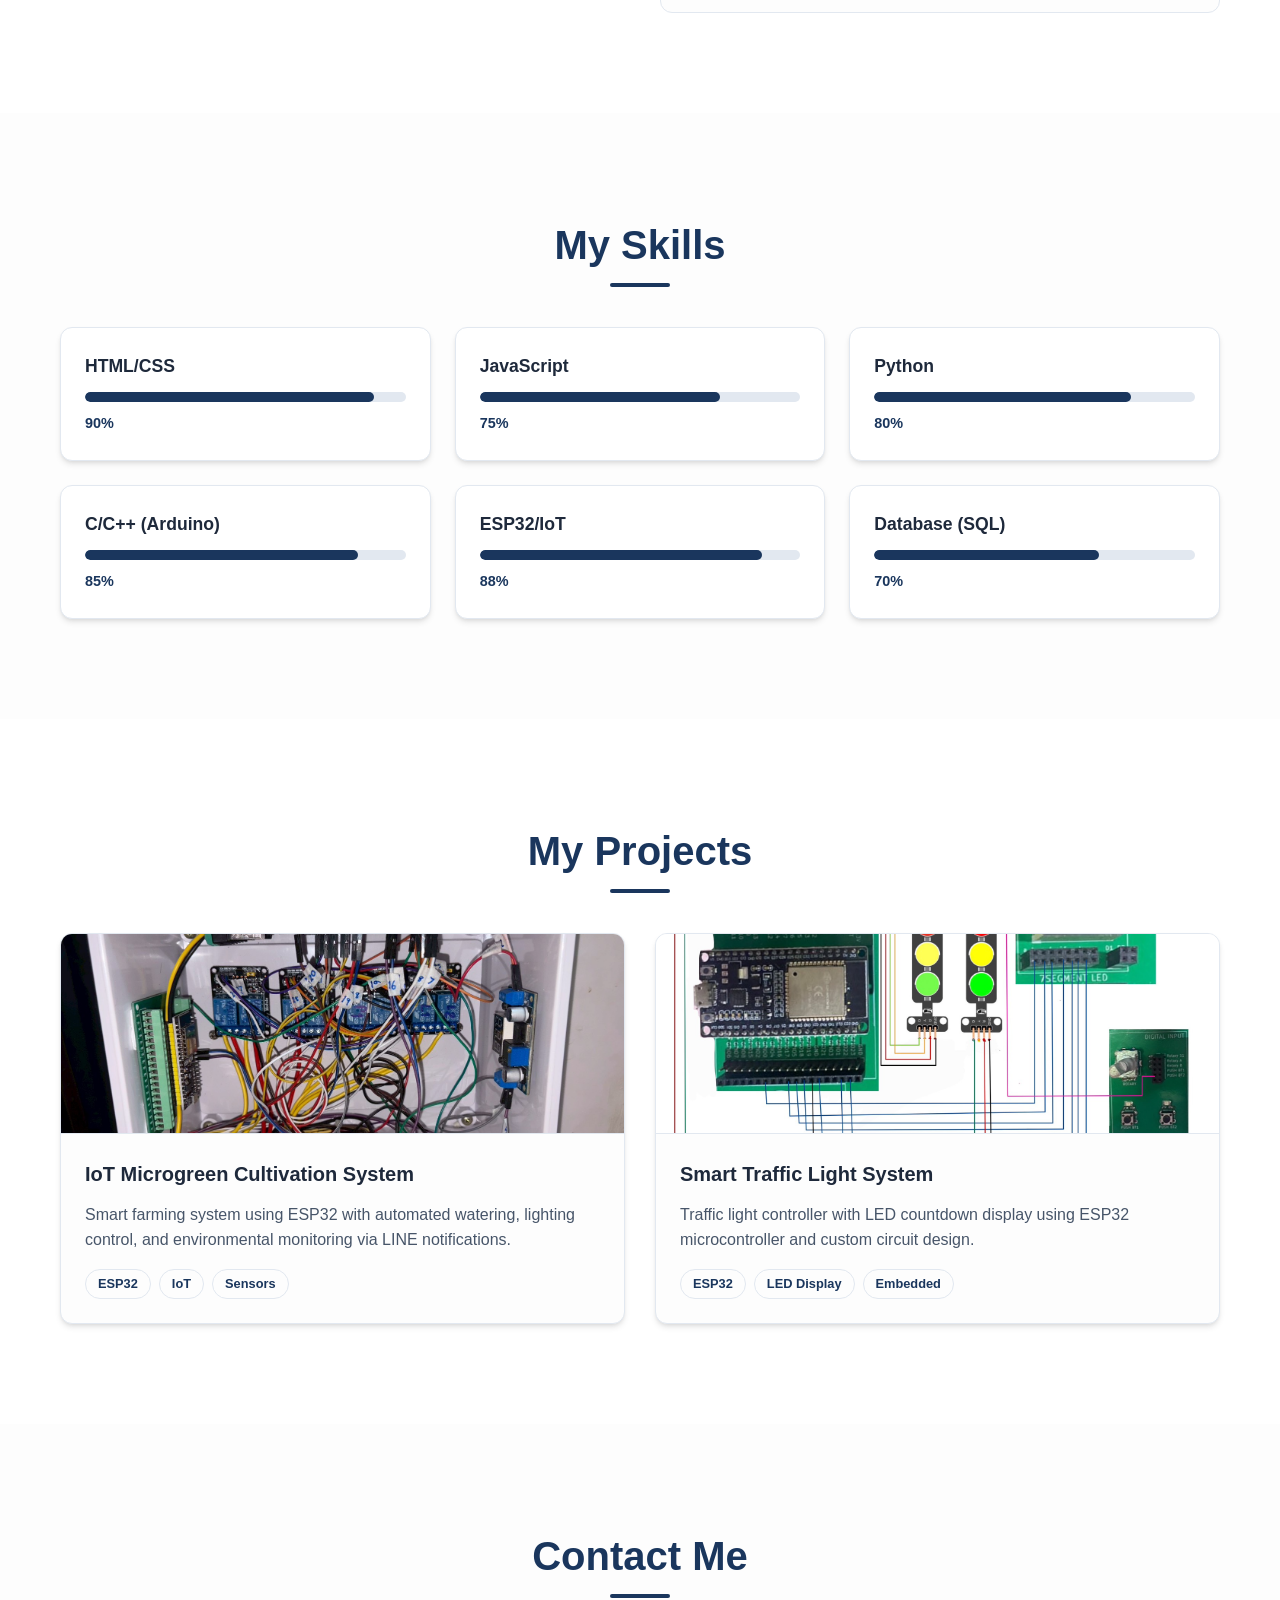
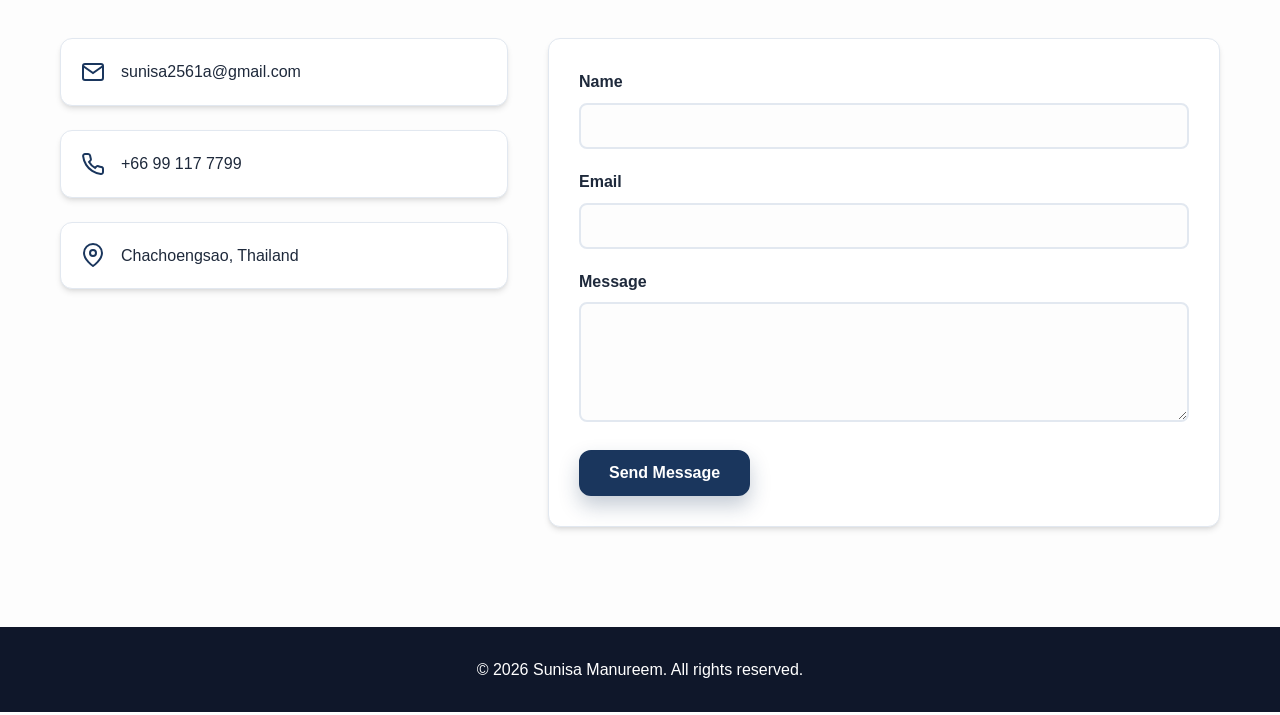
==== commit a9809ecd: "edit" ====
--- a/index.html
+++ b/index.html
@@ -24,7 +24,6 @@
             <div class="nav-left">
                 <a href="#home" class="nav-logo">Sunisa</a>
             </div>
-            <button class="menu-toggle nav-toggle" id="menuToggle" aria-label="Open menu">☰</button>
 
             <!-- Menu -->
             <ul class="nav-menu" id="navMenu">
@@ -39,25 +38,34 @@
             </ul>
             <!-- Right -->
             <div class="nav-right">
-                <button class="theme-toggle" id="themeToggle" aria-label="Toggle dark mode">
-                    <svg class="sun-icon" width="20" height="20" viewBox="0 0 24 24" fill="none" stroke="currentColor"
-                        stroke-width="2">
-                        <circle cx="12" cy="12" r="5"></circle>
-                        <line x1="12" y1="1" x2="12" y2="3"></line>
-                        <line x1="12" y1="21" x2="12" y2="23"></line>
-                        <line x1="4.22" y1="4.22" x2="5.64" y2="5.64"></line>
-                        <line x1="18.36" y1="18.36" x2="19.78" y2="19.78"></line>
-                        <line x1="1" y1="12" x2="3" y2="12"></line>
-                        <line x1="21" y1="12" x2="23" y2="12"></line>
-                        <line x1="4.22" y1="19.78" x2="5.64" y2="18.36"></line>
-                        <line x1="18.36" y1="5.64" x2="19.78" y2="4.22"></line>
-                    </svg>
-                    <svg class="moon-icon" width="20" height="20" viewBox="0 0 24 24" fill="none" stroke="currentColor"
-                        stroke-width="2">
-                        <path d="M21 12.79A9 9 0 1 1 11.21 3 7 7 0 0 0 21 12.79z"></path>
-                    </svg>
-                </button>
-            </div>
+
+            <!-- 🌙 -->
+            <button class="theme-toggle" id="themeToggle" aria-label="Toggle dark mode">
+                <!-- ☀️ -->
+            <svg class="sun-icon" width="20" height="20" viewBox="0 0 24 24" fill="none" stroke="currentColor" stroke-width="2">
+                <circle cx="12" cy="12" r="5"></circle>
+                <line x1="12" y1="1" x2="12" y2="3"></line>
+                <line x1="12" y1="21" x2="12" y2="23"></line>
+                <line x1="4.22" y1="4.22" x2="5.64" y2="5.64"></line>
+                <line x1="18.36" y1="18.36" x2="19.78" y2="19.78"></line>
+                <line x1="1" y1="12" x2="3" y2="12"></line>
+                <line x1="21" y1="12" x2="23" y2="12"></line>
+                <line x1="4.22" y1="19.78" x2="5.64" y2="18.36"></line>
+                <line x1="18.36" y1="5.64" x2="19.78" y2="4.22"></line>
+            </svg>
+
+            <!-- 🌙 -->
+            <svg class="moon-icon" width="20" height="20" viewBox="0 0 24 24" fill="none" stroke="currentColor" stroke-width="2">
+                <path d="M21 12.79A9 9 0 1 1 11.21 3 7 7 0 0 0 21 12.79z"></path>
+            </svg>
+            </button>
+
+            <!-- ☰ -->
+            <button class="menu-toggle nav-toggle" id="menuToggle" aria-label="Open menu">
+                ☰
+            </button>
+
+        </div>
 
         </div>
 
@@ -81,7 +89,7 @@
                 </div>
 
                 <div class="hero-socials animate-fade-in delay-3">
-                    <a href="#" aria-label="GitHub">
+                    <a href="https://github.com/SunisaManureem" target="_blank" aria-label="GitHub">
                         <svg width="20" height="20" viewBox="0 0 24 24" fill="none" stroke="currentColor"
                             stroke-width="2" stroke-linecap="round" stroke-linejoin="round">
                             <path
@@ -89,7 +97,7 @@
                             </path>
                         </svg>
                     </a>
-                    <a href="#" aria-label="LinkedIn">
+                    <a href="https://www.linkedin.com/in/areena-na-a1b7763bb/" target="_blank" aria-label="LinkedIn">>
                         <svg width="20" height="20" viewBox="0 0 24 24" fill="none" stroke="currentColor"
                             stroke-width="2" stroke-linecap="round" stroke-linejoin="round">
                             <path d="M16 8a6 6 0 0 1 6 6v7h-4v-7a2 2 0 0 0-2-2 2 2 0 0 0-2 2v7h-4v-7a6 6 0 0 1 6-6z">
--- a/css/style.css
+++ b/css/style.css
@@ -1,94 +1,73 @@
 @media (max-width: 480px) {
+
     .hero-container {
         flex-direction: column-reverse;
         gap: 16px;
         align-items: center;
     }
+
     .hero-content {
         max-width: 100%;
         text-align: center;
     }
+
     .hero-image {
         margin-bottom: 12px;
     }
-    .about-content {
-        display: flex;
-        flex-direction: column;
-        gap: 16px;
-    }
-    .about-info {
-        padding: 12px;
-        font-size: 0.98rem;
-    }
-    .about-text p {
-        font-size: 0.98rem;
-    }
-}
-@media (max-width: 480px) {
+
     .container {
         padding: 0 8px;
     }
+
     .hero {
         padding: 90px 0 40px;
         gap: 24px;
     }
+
     .hero-title {
         font-size: 1.5rem;
     }
+
     .hero-image img {
         width: 120px;
         height: 120px;
         padding: 2px;
     }
+
     .section-title {
         font-size: 1.3rem;
         margin-bottom: 24px;
     }
-    .about-info, .contact-form, .contact-item, .skill-card, .project-card, .cv-sidebar, .cv-main .cv-section, .quiz-container {
+
+    .about-content {
+        flex-direction: column;
+        gap: 16px;
+    }
+
+    .about-info,
+    .contact-form,
+    .contact-item,
+    .skill-card,
+    .project-card,
+    .cv-sidebar,
+    .cv-main .cv-section,
+    .quiz-container {
         padding: 12px;
     }
-    .about-content, .contact-content, .skills-grid, .projects-grid, .cv-grid {
+
+    .about-content,
+    .contact-content,
+    .skills-grid,
+    .projects-grid,
+    .cv-grid {
         gap: 12px;
     }
-    .tech-item {
-        padding: 8px 12px;
-        font-size: 0.8rem;
-    }
-    .btn, .btn-primary, .btn-outline {
+
+    .btn {
         padding: 8px 12px;
         font-size: 0.95rem;
     }
-    .form-group input, .form-group textarea {
-        padding: 8px 10px;
-        font-size: 0.95rem;
-    }
-    .project-image {
-        height: 120px;
-    }
-    .cv-photo {
-        width: 70px;
-        height: 70px;
-    }
-    .cv-header {
-        flex-direction: column;
-        gap: 10px;
-        margin-bottom: 16px;
-    }
-    .cv-info h1 {
-        font-size: 1.1rem;
-    }
-    .cv-title {
-        font-size: 0.9rem;
-    }
-    .cv-subtitle {
-        font-size: 0.7rem;
-    }
-    .quiz-title {
-        font-size: 1.2rem;
-    }
-    .quiz-container {
-        padding: 10px;
-    }
+
 }
 /*style.css
 /* ===== CSS Variables (อัปเดตเป็นธีม Navy Professional) ===== */
@@ -253,13 +232,16 @@
 .nav-container {
     display:flex;
     align-items:center;
-    justify-content:space-between;
     max-width:1200px;
     margin:0 auto;
     padding:18px 20px;
 }
-.nav-left{
-    flex:1;
+.nav-menu {
+    margin: 0 auto;
+}
+
+.nav-right {
+    margin-left: auto;
 }
 
 .nav-menu{
@@ -270,10 +252,10 @@
     gap:24px;
 }
 
-.nav-right{
-    flex:1;
-    display:flex;
-    justify-content:flex-end;
+.nav-right {
+    display: flex;
+    align-items: center;
+    gap: 10px; 
 }
 
 .nav-logo {
@@ -335,6 +317,52 @@
     align-items: center;
     justify-content: center;
     transition: var(--transition);
+}
+
+.back-button {
+    position: absolute;
+    left: 16px;
+    top: 50%;
+    transform: translateY(-50%);
+    z-index: 1100;
+    font-size: 0.95rem;
+    background: var(--surface);
+    border: 1px solid var(--border);
+    border-radius: 999px;
+    color: var(--text);
+    font-weight: 700;
+    padding: 7px 12px;
+    box-shadow: var(--shadow);
+    text-decoration: none;
+    transition: var(--transition);
+}
+
+body.memory-game .back-button,
+body.quiz-page .back-button,
+body.cv-page .back-button,
+body.index-page .back-button {
+    left: 16px;
+}
+.navbar .nav-container {
+    align-items: center;
+    min-height: 60px;
+    position: relative;
+}
+
+.back-button:hover {
+    background: var(--primary);
+    color: #fff;
+    border-color: var(--primary);
+}
+
+.navbar .nav-container {
+    align-items: center;
+}
+
+.navbar .back-button {
+    display: inline-flex;
+    align-items: center;
+    justify-content: center;
 }
 
 .menu-toggle {
@@ -384,7 +412,7 @@
 min-height:90vh;
 display:flex;
 align-items:center;
-justify-content:center;
+justify-content: space-between;
 gap:60px;
 padding:120px 20px 80px;
 position:relative;
@@ -444,7 +472,7 @@
     display:flex;
     align-items:center;
     justify-content:space-between;
-    gap:100px;
+    gap:60px;
     
 }
 /* สไตล์กล่อง Badge ที่เพิ่มเข้ามาใหม่ */
@@ -476,6 +504,8 @@
     line-height: 1.2;
     margin-bottom: 16px;
     letter-spacing: -1px;
+    color: var(--text);
+    text-shadow: 0 0 0 rgba(0,0,0,0); /* clean baseline */
 }
 
 .highlight {
@@ -531,6 +561,7 @@
 }
 .hero-content{
 max-width:520px;
+text-align:left;
 }
 /* ===== Sections ===== */
 .section {
@@ -853,6 +884,20 @@
 .cv-info h1 {
     font-size: 2rem;
     font-weight: 800;
+    color: var(--primary-dark);
+    text-shadow: 0 0 7px rgba(26, 54, 93, 0.25);
+}
+
+/* ปรับ CV title ให้ชัดขึ้นในโหมดกลางวัน */
+body:not([data-theme="dark"]) .cv-info h1 {
+    color: var(--primary-dark);
+    text-shadow: 0 0 8px rgba(38, 70, 133, 0.35);
+}
+
+/* โหมดกลางคืนยังอ่านง่าย */
+[data-theme="dark"] .cv-info h1 {
+    color: #dbe4ff;
+    text-shadow: 0 0 8px rgba(124, 136, 253, 0.5);
 }
 
 .cv-title {
@@ -1248,8 +1293,8 @@
 .delay-3 { animation-delay: 0.6s; opacity: 0; }
 
 
-/* ===== Responsive ===== */
 @media (max-width: 768px) {
+
     .nav-menu {
         position: fixed;
         top: 70px;
@@ -1272,8 +1317,8 @@
 
     .nav-toggle {
         display: flex;
-    }
-
+        margin-left: auto;
+    }
     .nav-toggle.active span:nth-child(1) {
         transform: rotate(45deg) translate(6px, 6px);
     }
@@ -1335,6 +1380,7 @@
         padding: 24px;
     }
 }
+
 
 @media print {
 
@@ -1580,589 +1626,3 @@
 .hidden{
     display:none;
 }
-/* ============================================================
-       LAYER 2 — CSS: Visual Enhancement
-       ทุกอย่างที่อยู่ใน <style> นี้เป็น enhancement ล้วนๆ
-       ถ้าไม่โหลด CSS เนื้อหาใน HTML ยังอ่าน/ใช้งานได้
-    ============================================================ */
-
-    @import url('https://fonts.googleapis.com/css2?family=DM+Serif+Display:ital@0;1&family=DM+Mono:wght@400;500&display=swap');
-
-    :root {
-      --bg:        #0f0f13;
-      --surface:   #1a1a22;
-      --surface2:  #24242e;
-      --border:    #2e2e3a;
-      --accent:    #7c6af7;
-      --accent2:   #f76a8a;
-      --text:      #e8e6ff;
-      --muted:     #7a7898;
-      --card-back: #1e1e2a;
-      --flip-dur:  0.45s;
-      --radius:    14px;
-    }
-
-    [data-theme="light"] {
-      --bg:        #f5f3ff;
-      --surface:   #ffffff;
-      --surface2:  #ede9ff;
-      --border:    #d5cfff;
-      --text:      #1a1830;
-      --muted:     #6b6588;
-      --card-back: #e8e3ff;
-    }
-
-    *, *::before, *::after { box-sizing: border-box; margin: 0; padding: 0; }
-
-    body {
-      font-family: 'DM Mono', monospace;
-      background: var(--bg);
-      color: var(--text);
-      min-height: 100vh;
-      transition: background .3s, color .3s;
-    }
-
-    /* ── Nav ── */
-    .nav {
-      display: flex; align-items: center; justify-content: space-between;
-      padding: .9rem 1.5rem;
-      border-bottom: 1px solid var(--border);
-      background: var(--surface);
-    }
-    .nav a { color: var(--muted); text-decoration: none; font-size: .8rem; letter-spacing: .05em; }
-    .nav a:hover { color: var(--text); }
-    .nav-title { font-family: 'DM Serif Display', serif; font-size: 1.1rem; color: var(--accent); }
-    .theme-btn {
-      background: none; border: 1px solid var(--border); border-radius: 8px;
-      color: var(--text); cursor: pointer; padding: .35rem .6rem; font-size: .85rem;
-    }
-    .theme-btn:hover { border-color: var(--accent); }
-    .theme-btn:focus-visible { outline: 2px solid var(--accent); outline-offset: 2px; }
-
-    /* ── Layout ── */
-    .wrapper { max-width: 680px; margin: 0 auto; padding: 2rem 1rem 3rem; }
-
-    h1 {
-      font-family: 'DM Serif Display', serif;
-      font-size: clamp(1.6rem, 5vw, 2.2rem);
-      margin-bottom: .3rem;
-    }
-    h1 em { color: var(--accent); font-style: italic; }
-
-    .subtitle { color: var(--muted); font-size: .8rem; margin-bottom: 1.8rem; }
-
-    /* ── Stats bar ── */
-    .stats {
-      display: flex; gap: 1rem; margin-bottom: 1.5rem;
-      flex-wrap: wrap;
-    }
-    .stat {
-      background: var(--surface); border: 1px solid var(--border);
-      border-radius: 10px; padding: .5rem .9rem;
-      font-size: .78rem; color: var(--muted);
-    }
-    .stat strong { color: var(--text); font-size: 1rem; display: block; }
-
-    /* ── Controls ── */
-    .controls { display: flex; justify-content: center; align-items: center; gap: .6rem; margin-bottom: 1.8rem; flex-wrap: wrap; }
-    .btn {
-      font-family: 'DM Mono', monospace;
-      font-size: .78rem; padding: .5rem 1rem;
-      border-radius: 8px; cursor: pointer;
-      border: 1px solid var(--border);
-      background: var(--surface2); color: var(--text);
-      transition: all .15s;
-    }
-    .btn:hover { border-color: var(--accent); color: var(--accent); }
-    .btn:focus-visible { outline: 2px solid var(--accent); outline-offset: 2px; }
-    .btn.active { background: var(--accent); color: #fff; border-color: var(--accent); }
-    .btn-restart {
-      background: var(--surface2); border-color: var(--accent2); color: var(--accent2);
-    }
-    .btn-restart:hover { background: var(--accent2); color: #fff; }
-
-    /* ── Board ── */
-    #board {
-      display: grid;
-      grid-template-columns: repeat(4, 1fr);
-      gap: .7rem;
-    }
-    #board.grid-2 { grid-template-columns: repeat(2, 1fr); }
-    #board.grid-3 { grid-template-columns: repeat(3, 1fr); }
-    #board.grid-4 { grid-template-columns: repeat(4, 1fr); }
-    #board.grid-5 { grid-template-columns: repeat(5, 1fr); }
-    #board.grid-6 { grid-template-columns: repeat(6, 1fr); }
-
-    /* ── Card flip ── */
-    .card {
-      aspect-ratio: 1;
-      perspective: 600px;
-      cursor: pointer;
-      border-radius: var(--radius);
-    }
-    /* keyboard focus on card */
-    .card:focus-visible { outline: 3px solid var(--accent); outline-offset: 3px; }
-
-    .card-inner {
-      position: relative; width: 100%; height: 100%;
-      transform-style: preserve-3d;
-      transition: transform var(--flip-dur) cubic-bezier(.4,0,.2,1);
-      border-radius: var(--radius);
-    }
-    .card.flipped .card-inner, .card.matched .card-inner {
-      transform: rotateY(180deg);
-    }
-    .card-front, .card-back {
-      position: absolute; inset: 0;
-      backface-visibility: hidden;
-      border-radius: var(--radius);
-      display: flex; align-items: center; justify-content: center;
-      border: 1px solid var(--border);
-    }
-    /* Back = hidden side */
-    .card-back {
-      background: var(--card-back);
-      font-size: 1.4rem; color: var(--muted);
-    }
-    /* Front = revealed */
-    .card-front {
-      background: var(--surface);
-      transform: rotateY(180deg);
-      font-size: clamp(1.4rem, 4vw, 2rem);
-      flex-direction: column; gap: .3rem;
-    }
-    .card-front .card-label {
-      font-size: clamp(.45rem, 1.5vw, .62rem);
-      color: var(--muted); text-align: center; padding: 0 4px;
-      line-height: 1.2;
-    }
-    .card.matched .card-front {
-      background: color-mix(in srgb, var(--accent) 15%, var(--surface));
-      border-color: var(--accent);
-    }
-    .card.wrong .card-inner { animation: shake .3s ease; }
-
-    @keyframes shake {
-      0%,100% { transform: rotateY(180deg) translateX(0); }
-      25%      { transform: rotateY(180deg) translateX(-6px); }
-      75%      { transform: rotateY(180deg) translateX(6px); }
-    }
-
-    /* ── Win overlay ── */
-    #win-msg {
-      display: none;
-      margin-top: 1.5rem;
-      background: var(--surface);
-      border: 1px solid var(--accent);
-      border-radius: var(--radius);
-      padding: 1.5rem;
-        text-align: center;
-        position: fixed;              /* ⭐ เพิ่ม */
-        top: 50%;                     /* ⭐ เพิ่ม */
-        left: 50%;                    /* ⭐ เพิ่ม */
-        transform: translate(-50%, -50%); /* ⭐ เพิ่ม */
-
-  z-index: 9999;                /* ⭐ เพิ่ม (กันโดนบัง) */
-    }
-    #win-msg.show { display: block; animation: pop .3s ease; }
-    #win-msg h2 { font-family: 'DM Serif Display', serif; font-size: 1.6rem; margin-bottom: .4rem; }
-    #win-msg p  { color: var(--muted); font-size: .82rem; }
-
-    @keyframes pop {
-      from { transform: scale(.9); opacity: 0; }
-      to   { transform: scale(1);  opacity: 1; }
-    }
-
-    /* ── Timer bar ── */
-    #timer-bar-wrap {
-      height: 3px; background: var(--border); border-radius: 2px;
-      margin-bottom: 1.5rem; overflow: hidden;
-    }
-    #timer-bar {
-      height: 100%; width: 100%;
-      background: linear-gradient(90deg, var(--accent), var(--accent2));
-      transition: width .5s linear, background .5s;
-    }
-
-    /* ── No-JS notice (hidden by JS) ── */
-    #nojs-notice { display: none; }
-
-    /* ── Reduced motion ── */
-    @media (prefers-reduced-motion: reduce) {
-      .card-inner { transition-duration: 0.01ms !important; }
-      @keyframes shake { to { } }
-      @keyframes pop { to { } }
-    }
-
-    /* ── Dark mode auto ── */
-    @media (prefers-color-scheme: light) {
-      :root:not([data-theme="dark"]) {
-        --bg: #f5f3ff; --surface: #ffffff; --surface2: #ede9ff;
-        --border: #d5cfff; --text: #1a1830; --muted: #6b6588;
-        --card-back: #e8e3ff;
-      }
-    }
-
-    /* ── Print ── */
-    @media print {
-      .controls, .theme-btn, #timer-bar-wrap { display: none; }
-    }
-
-    /* ── Mobile touch friendly ── */
-    @media (max-width: 480px) {
-      #board.grid-6 { grid-template-columns: repeat(4, 1fr); }
-      #board.grid-5 { grid-template-columns: repeat(4, 1fr); }
-      .card-back { font-size: 1.1rem; }
-    }
-
-
-
- /* ===============================
-   🔥 FINAL UI UPGRADE (V0 STYLE)
-================================ */
-
-/* 🌌 Background ลึกขึ้น */
-/* 🌞 LIGHT MODE */
-[data-theme="light"] body {
-  background: #f5f3ff;
-}
-
-/* 🌙 DARK MODE */
-[data-theme="dark"] body {
-  background:
-    radial-gradient(circle at 20% 20%, rgba(124,106,247,0.25), transparent 40%),
-    radial-gradient(circle at 80% 30%, rgba(79,70,229,0.2), transparent 40%),
-    #050510;
-}
-
-/* 🧠 Title glow */
-h1 {
-  text-align: center;
-  font-size: 2.5rem;
-  color: #c4b5fd;
-  text-shadow: 0 0 15px rgba(124,106,247,0.6);
-}
-
-/* 📊 Stats Glass จริง */
-.stat {
-  background: rgba(255,255,255,0.04);
-  backdrop-filter: blur(16px);
-  border: 1px solid rgba(255,255,255,0.08);
-  box-shadow: inset 0 0 10px rgba(124,106,247,0.1);
-}
-
-/* 🎛 ปุ่ม glow */
-.btn {
-  border-radius: 999px;
-  background: rgba(255,255,255,0.05);
-  border: 1px solid rgba(255,255,255,0.08);
-}
-
-.btn.active {
-  background: linear-gradient(135deg,#7c6af7,#4f46e5);
-  box-shadow:
-    0 0 10px rgba(124,106,247,0.8),
-    0 0 30px rgba(124,106,247,0.4);
-}
-
-/* 🔳 BOARD GLOW (สำคัญมาก) */
-#board {
-  padding: 20px;
-  border-radius: 20px;
-
-  background: rgba(255,255,255,0.03);
-  backdrop-filter: blur(14px);
-
-  box-shadow:
-    0 0 60px rgba(124,106,247,0.25),
-    inset 0 0 30px rgba(124,106,247,0.1);
-}
-
-/* 🃏 CARD LEVEL UPGRADE */
-.card {
-  border-radius: 16px;
-}
-
-/* ✨ card glow */
-.card-back {
-  background:
-    radial-gradient(circle at 30% 30%, rgba(124,106,247,0.25), transparent),
-    #141428;
-
-  box-shadow:
-    inset 0 0 20px rgba(124,106,247,0.2),
-    0 0 10px rgba(124,106,247,0.1);
-}
-
-/* hover = ลอย */
-.card:hover {
-  transform: translateY(-8px) scale(1.05);
-  box-shadow: 0 10px 25px rgba(124,106,247,0.4);
-}
-
-/* front */
-.card-front {
-  background: linear-gradient(145deg, #1f1f3d, #121225);
-  box-shadow: inset 0 0 20px rgba(124,106,247,0.3);
-}
-
-/* ✅ MATCH = glow ชัด */
-.card.matched .card-front {
-  box-shadow:
-    0 0 20px rgba(124,106,247,0.9),
-    inset 0 0 25px rgba(124,106,247,0.5);
-}
-
-/* ❌ WRONG = glow แดง */
-.card.wrong .card-inner {
-  box-shadow: 0 0 15px rgba(247,106,138,0.8);
-}
-
-/* 🏆 popup ลอยจริง */
-#win-msg {
-  background: rgba(15,15,30,0.85);
-  backdrop-filter: blur(20px);
-
-  box-shadow:
-    0 0 40px rgba(124,106,247,0.4),
-    0 20px 80px rgba(0,0,0,0.6);
-
-  border: 1px solid rgba(124,106,247,0.4);
-}
-
-/* ⏳ Timer */
-#timer-bar {
-  height: 4px;
-  box-shadow: 0 0 12px rgba(124,106,247,1);
-}
-/* =========================
-   🧠 STATS V0 STYLE
-========================= */
-
-.stats {
-  display: flex;
-  justify-content: center;
-  gap: 20px;
-  margin-bottom: 1.8rem;
-  flex-wrap: wrap;
-}
-
-.stat-card {
-  width: 120px;
-  padding: 16px;
-  border-radius: 18px;
-
-  background: rgba(255,255,255,0.04);
-  backdrop-filter: blur(16px);
-
-  border: 1px solid rgba(255,255,255,0.08);
-
-  text-align: center;
-
-  transition: 0.3s;
-
-  box-shadow:
-    inset 0 0 20px rgba(124,106,247,0.1),
-    0 0 10px rgba(124,106,247,0.1);
-}
-
-.stat-card:hover {
-  transform: translateY(-5px);
-  box-shadow:
-    0 0 25px rgba(124,106,247,0.4),
-    inset 0 0 25px rgba(124,106,247,0.2);
-}
-
-.stat-card .icon {
-  font-size: 1.2rem;
-  margin-bottom: 6px;
-  opacity: 0.8;
-}
-
-.stat-card .value {
-  font-size: 1.6rem;
-  font-weight: bold;
-  color: #fff;
-}
-
-.stat-card .label {
-  font-size: 0.7rem;
-  color: #aaa;
-  letter-spacing: 1px;
-}
-.stat-card .value {
-  font-size: 1.6rem;
-  font-weight: 700;
-
-  color: #ffffff;
-
-  /* 🔥 เพิ่ม 2 ตัวนี้ */
-  text-shadow: 0 0 10px rgba(255,255,255,0.6);
-}
-/* moves */
-.stat-card:nth-child(1) .value {
-  color: #c4b5fd;
-}
-
-/* pairs */
-.stat-card:nth-child(2) .value {
-  color: #7dd3fc;
-}
-
-/* time */
-.stat-card:nth-child(3) .value {
-  color: #fbbf24;
-}
-
-/* best */
-.stat-card:nth-child(4) .value {
-  color: #f472b6;
-}
-.stat-card .value {
-  transition: all 0.2s ease;
-}
-
-.stat-card:hover .value {
-  transform: scale(1.1);
-}
-#win-msg h2 {
-  color: #ffffff;
-  font-weight: 700;
-
-  /* 🔥 ทำให้เด่น */
-  text-shadow:
-    0 0 10px rgba(255,255,255,0.8),
-    0 0 25px rgba(247,106,138,0.6);
-}
-
-/* 🎉 WIN */
-#win-msg.win h2 {
-  color: #c4b5fd;
-  text-shadow: 0 0 20px rgba(124,106,247,0.9);
-}
-
-/* ⛔ GAME OVER */
-#win-msg.lose h2 {
-  color: #fb7185;
-  text-shadow: 0 0 25px rgba(247,106,138,1);
-}
-
-/* ===== MOBILE MENU ===== */
-.menu-toggle,
-.nav-toggle {
-  display: none;
-  font-size: 24px;
-  background: none;
-  border: none;
-  cursor: pointer;
-  margin-left: auto;
-}
-
-/* Mobile */
-@media (max-width: 768px) {
-
-  .nav-container {
-    position: relative;
-    justify-content: space-between;
-  }
-
-  .menu-toggle,
-  .nav-toggle {
-    display: block;
-    position: absolute;
-    right: 20px;
-    top: 16px;
-    z-index: 1100;
-    margin-left: 0;
-  }
-
-  .nav-left {
-    flex: 1;
-    min-width: 0;
-  }
-
-  .nav-right {
-    display: none;
-  }
-
-  .nav-menu {
-    display: none;
-    flex-direction: column;
-    position: absolute;
-    top: 70px;
-    right: 20px;
-    background: white;
-    padding: 15px;
-    border-radius: 12px;
-    box-shadow: 0 10px 25px rgba(0,0,0,0.15);
-    width: calc(100% - 40px);
-    max-width: 330px;
-  }
-
-  .nav-menu.active {
-    display: flex;
-  
-}
-
-/* ===== Responsive Enhancements (non-breaking safe overrides) ===== */
-
-/* 1) hero image ใช้ขนาดปรับตาม container และไม่กำหนดซ้ำแน่น */
-.hero-image img {
-  max-width: 100%;
-  width: 100%;
-  height: auto;
-  max-height: 380px;
-}
-
-/* 2) layout ส่วนต่าง ๆ ปรับให้เหมาะ tablet/desktop */
-@media (max-width: 1024px) {
-  .hero-container {
-    flex-wrap: wrap;
-    justify-content: center;
-    gap: 24px;
-  }
-
-  .about-content,
-  .contact-content,
-  .cv-grid {
-    grid-template-columns: 1fr !important;
-  }
-
-  .projects-grid,
-  .skills-grid {
-    grid-template-columns: repeat(auto-fit, minmax(260px, 1fr)) !important;
-    gap: 20px;
-  }
-
-  .cv-section,
-  .project-card,
-  .skill-card,
-  .contact-item,
-  .contact-form {
-    padding: 16px !important;
-  }
-}
-
-/* 3) จอมือถือเล็กสุด คงคอนดิชันเดิม แต่เข้มข้นขึ้น */
-@media (max-width: 480px) {
-  .hero-image img {
-    width: 180px;
-    height: 180px;
-    border-width: 4px;
-  }
-
-  .hero-title {
-    font-size: 1.6rem;
-  }
-
-  .cv-grid,
-  .about-content,
-  .contact-content {
-    gap: 12px;
-  }
-
-  .project-image {
-    height: 120px;
-  }
-}
-}
